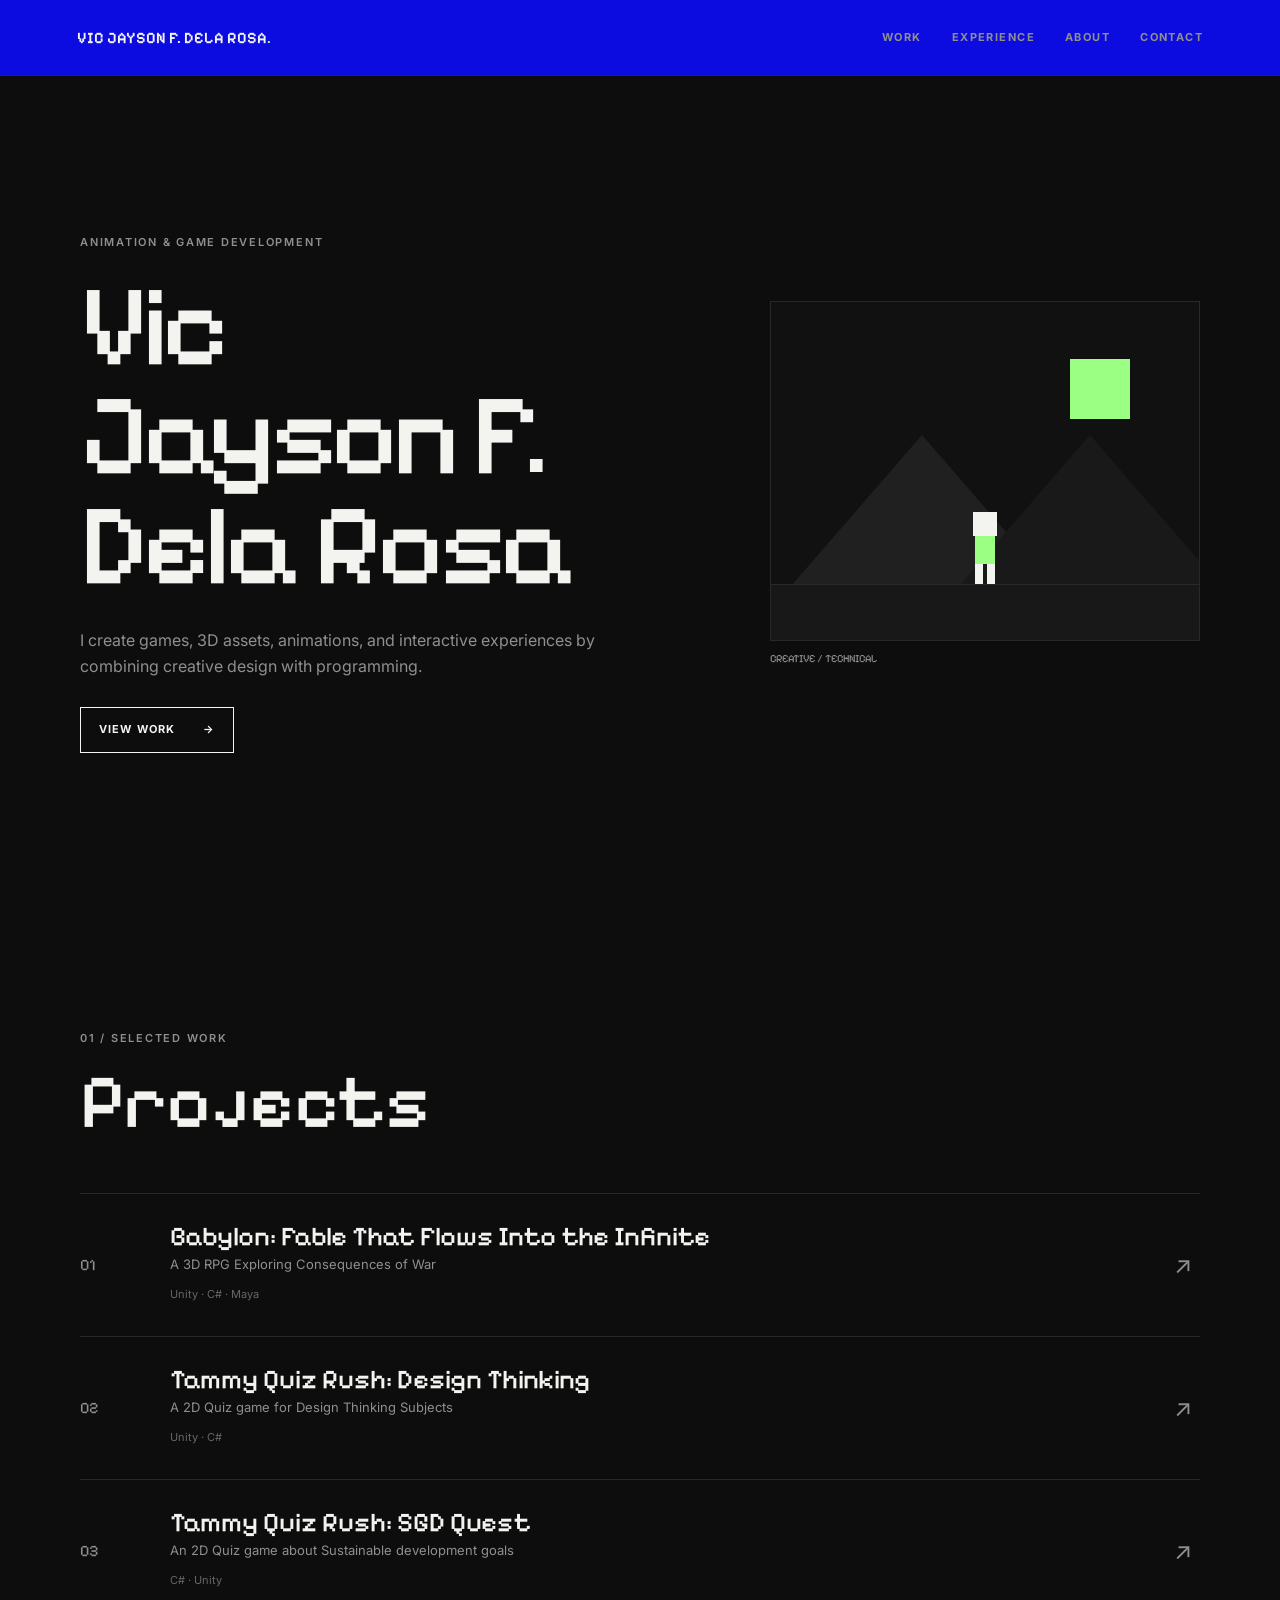
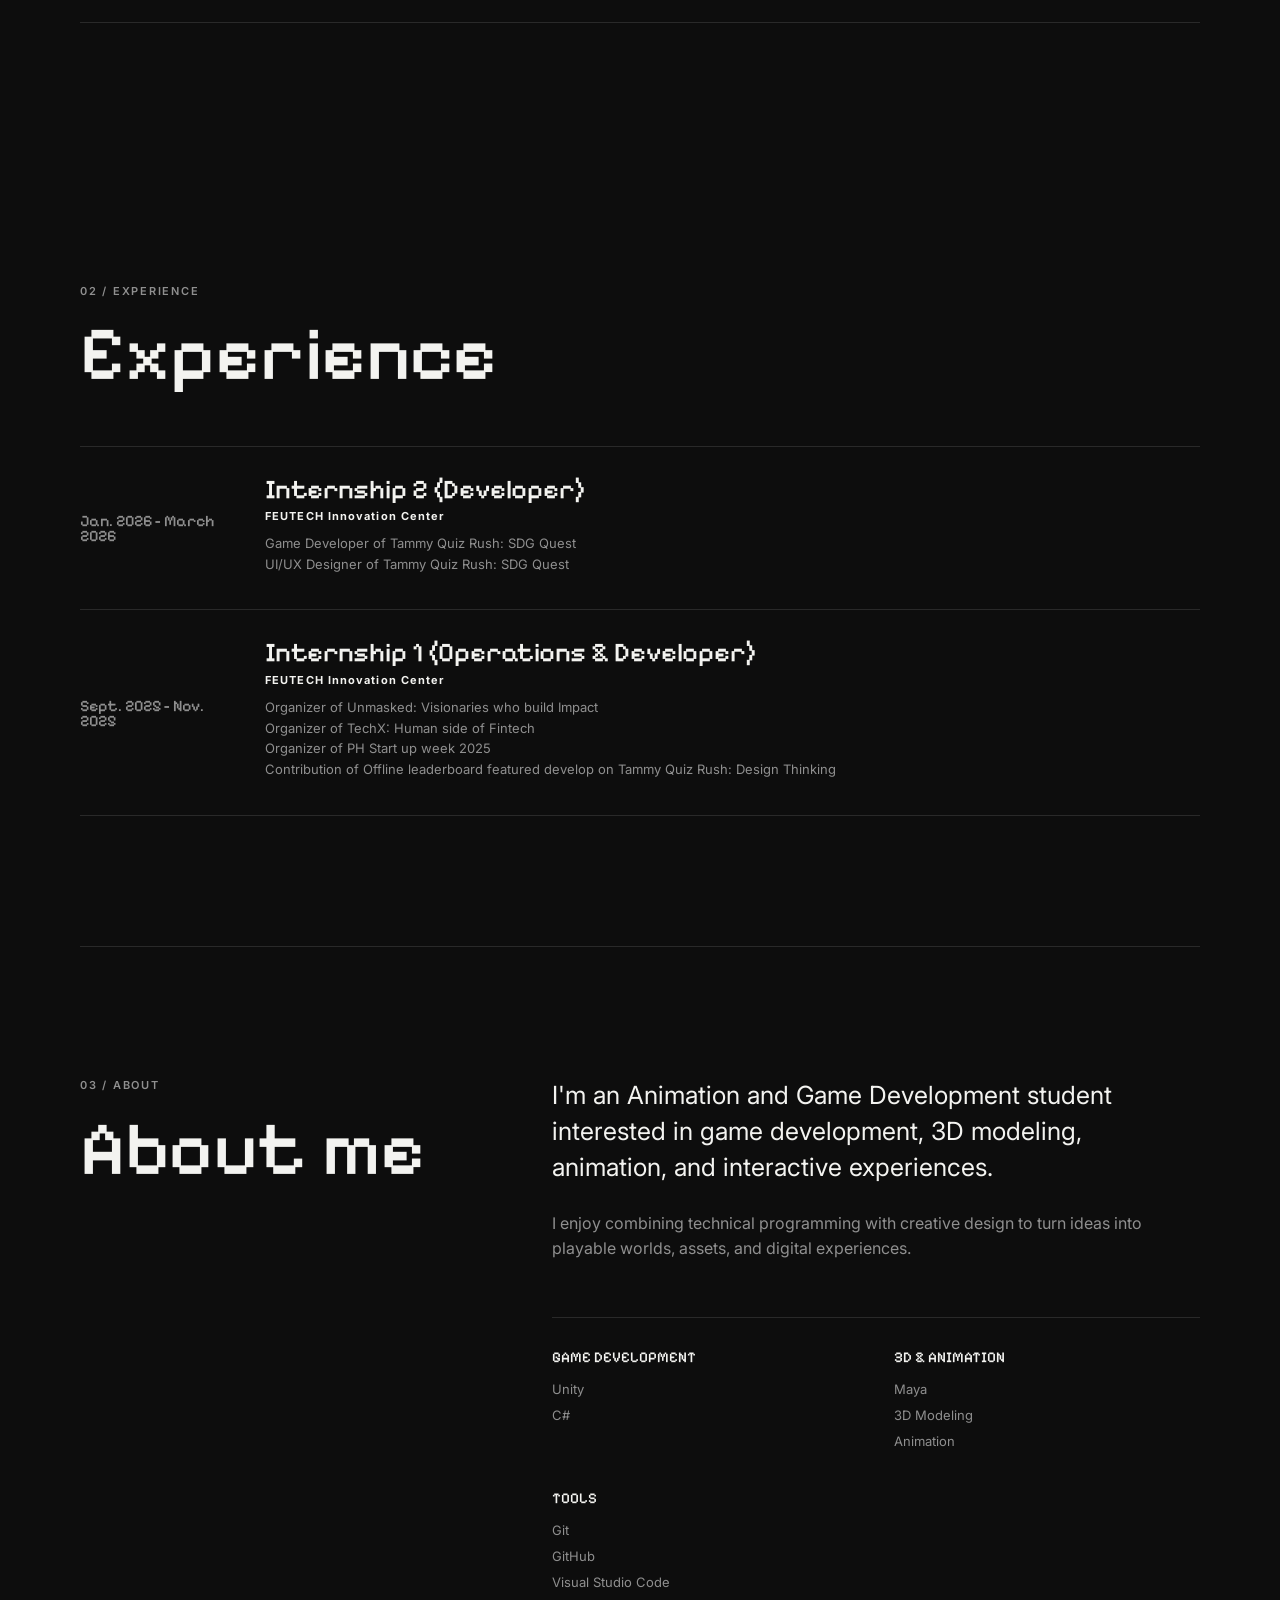
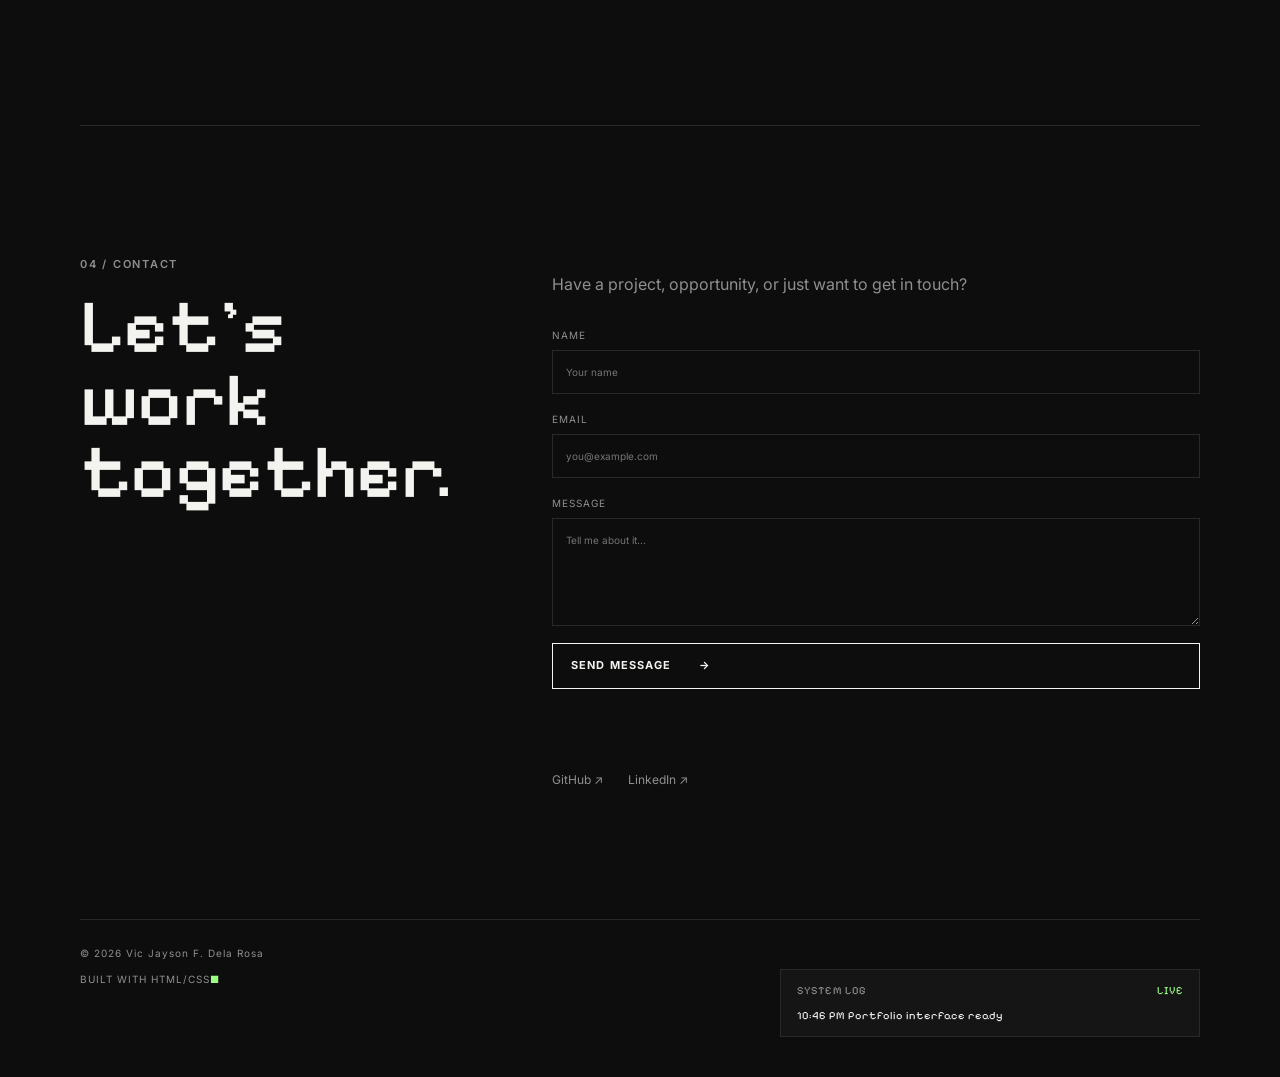
==== my-portfolio/index.html @ 91dc38b9 "any2" ====
<!DOCTYPE html>
<html lang="en">
<head>
<meta charset="UTF-8"><meta name="viewport" content="width=device-width, initial-scale=1.0">
<title>Vic Jayson Dela Rosa — Animation & Game Developer</title>
<link rel="preconnect" href="https://fonts.googleapis.com"><link rel="preconnect" href="https://fonts.gstatic.com" crossorigin>
<link href="https://fonts.googleapis.com/css2?family=Inter:wght@400;500;600;700&family=Pixelify+Sans:wght@400;500;600;700&display=swap" rel="stylesheet">
<link rel="stylesheet" href="style.css">
</head>
<body>
<header class="header"><a class="logo" href="#home">VIC JAYSON F. DELA ROSA<span>.</span></a><button id="menuBtn">☰</button>
<nav id="nav"><a href="#work">WORK</a><a href="#experience">EXPERIENCE</a><a href="#about">ABOUT</a><a href="#contact">CONTACT</a></nav></header>
<main>
<section class="hero" id="home"><div><p class="eyebrow">ANIMATION & GAME DEVELOPMENT</p><h1>Vic Jayson F.<br>Dela Rosa</h1><p class="intro">I create games, 3D assets, animations, and interactive experiences by combining creative design with programming.</p><a class="btn" href="#work">VIEW WORK <b>→</b></a></div>
<div class="pixel-visual"><div class="scene" role="img" aria-label="Pixel art landscape with mountains, sun, and character"><div class="sun"></div><div class="mountain a"></div><div class="mountain b"></div><div class="ground"></div><div class="person"><i class="head"></i><i class="body"></i><i class="leg l"></i><i class="leg r"></i></div></div><p>CREATIVE / TECHNICAL</p></div></section>

<section class="section" id="work"><div class="title"><span>01 / SELECTED WORK</span><h2>Projects</h2></div><div class="projects">
<article><small>01</small><div><h3>Babylon: Fable That Flows Into the Infinite</h3><p>A 3D RPG Exploring Consequences of War</p><em>Unity · C# · Maya</em></div><button class="open" data-id="babylon">↗</button></article>
<article><small>02</small><div><h3>Tammy Quiz Rush: Design Thinking</h3><p>A 2D Quiz game for Design Thinking Subjects</p><em>Unity · C#</em></div><button class="open" data-id="DesignThinking">↗</button></article>
<article><small>03</small><div><h3>Tammy Quiz Rush: SGD Quest</h3><p>An 2D Quiz game about Sustainable development goals</p><em>C# · Unity</em></div><button class="open" data-id="SDG">↗</button></article>
</div></section>

<section class="section" id="experience"><div class="title"><span>02 / EXPERIENCE</span><h2>Experience</h2></div><div class="timeline">
<article><time>Jan. 2026 - March 2026</time><div><h3>Internship 2 (Developer)</h3><strong>FEUTECH Innovation Center</strong><p>Game Developer of Tammy Quiz Rush: SDG Quest<br>UI/UX Designer of  Tammy Quiz Rush: SDG Quest</p></div></article>
<article><time>Sept. 2025 - Nov. 2025</time><div><h3>Internship 1 (Operations & Developer)</h3><strong>FEUTECH Innovation Center</strong><p>Organizer of Unmasked: Visionaries who build Impact<br>Organizer of TechX: Human side of Fintech<br>Organizer of PH Start up week 2025<br>Contribution of Offline leaderboard featured develop on Tammy Quiz Rush: Design Thinking</p></div></article>
</div></section>

<section class="section split" id="about"><div class="title"><span>03 / ABOUT</span><h2>About me</h2></div><div><p class="large">I'm an Animation and Game Development student interested in game development, 3D modeling, animation, and interactive experiences.</p><p class="muted">I enjoy combining technical programming with creative design to turn ideas into playable worlds, assets, and digital experiences.</p>
<div class="skills"><div><h4>GAME DEVELOPMENT</h4><p>Unity<br>C#</p></div><div><h4>3D & ANIMATION</h4><p>Maya<br>3D Modeling<br>Animation</p></div><div><h4>TOOLS</h4><p>Git<br>GitHub<br>Visual Studio Code</p></div></div></div></section>

<section class="section split" id="contact"><div class="title"><span>04 / CONTACT</span><h2>Let's work<br>together.</h2></div><div><p class="muted">Have a project, opportunity, or just want to get in touch?</p>
<form id="contactForm"><label>NAME<input required name="name" placeholder="Your name"></label><label>EMAIL<input required type="email" name="email" placeholder="you@example.com"></label><label>MESSAGE<textarea required name="message" rows="5" placeholder="Tell me about it..."></textarea></label><button class="btn" type="submit">SEND MESSAGE <b>→</b></button><p id="status"></p></form>
<div class="socials"><a href="https://github.com/Nanashi1215">GitHub ↗</a><a href="https://www.linkedin.com/in/vic-jayson-dela-rosa-59988a388/">LinkedIn ↗</a></div></div></section>
</main>
<footer><div><span>© 2026 Vic Jayson F. Dela Rosa</span><span>BUILT WITH HTML/CSS<b>■</b></span></div><aside class="system-log" aria-label="System activity log"><div class="log-heading"><span>SYSTEM LOG</span><span class="log-live">LIVE</span></div><ol id="activityLog" aria-live="polite"></ol></aside></footer>

<div class="modal" id="modal"><div class="modalbox"><button id="close">×</button><p class="eyebrow" id="mcat"></p><h2 id="mtitle"></h2><p id="mdesc"></p><strong id="mtools"></strong><img class="placeholder" id="projectImage" src="/babylon.jpg" alt="Project image"><a id="demoLink" href="#">PLAY / DEMO ↗</a> &nbsp;&nbsp; <a id="githubLink" href="#">GITHUB ↗</a></div></div>
<script type="module" src="script.js"></script>
</body></html>
---- my-portfolio/style.css ----
.system-log {
  width: min(420px, 100%);
  margin-top: 24px;
  border: 1px solid var(--line);
  padding: 14px 16px;
  background: var(--surface);
}
footer > div:first-child {
  display: flex;
  flex-direction: column;
  gap: 10px;
}
.log-heading {
  display: flex;
  justify-content: space-between;
  color: var(--muted);
  font: 11px var(--pixel);
  letter-spacing: 0.1em;
}
.log-live {
  color: var(--accent);
}
#activityLog {
  display: grid;
  gap: 6px;
  margin: 12px 0 0;
  padding: 0;
  list-style: none;
  color: var(--muted);
  font: 11px var(--pixel);
}
#activityLog li {
  overflow: hidden;
  text-overflow: ellipsis;
  white-space: nowrap;
}
#activityLog li:first-child {
  color: var(--text);
}
:root {
  --bg: #0d0d0d;
  --surface: #151515;
  --text: #f3f3f0;
  --muted: #8f8f8f;
  --line: #292929;
  --accent: #9aff83;
  --pixel: "Pixelify Sans", sans-serif;
  --sans: "Inter", sans-serif;
}
* {
  box-sizing: border-box;
}
html {
  scroll-behavior: smooth;
}
body {
  margin: 0;
  background: var(--bg);
  color: var(--text);
  font-family: var(--sans);
  line-height: 1.6;
}
a {
  color: inherit;
  text-decoration: none;
}
button,
input,
textarea {
  font: inherit;
}
.header {
  height: 76px;
  position: sticky;
  top: 0;
  z-index: 10;
  display: flex;
  align-items: center;
  justify-content: space-between;
  padding: 0 6vw;
  background: #0d0deef2;
  backdrop-filter: blur(10px);
  border-bottom: 1px solid var(--line);
}
.logo {
  font: 600 16px var(--pixel);
}
.logo span,
footer b {
  color: var(--accent);
}
nav {
  display: flex;
  gap: 30px;
}
nav a {
  font-size: 11px;
  font-weight: 700;
  letter-spacing: 0.13em;
  color: var(--muted);
}
nav a:hover {
  color: var(--text);
}
#menuBtn {
  display: none;
  background: none;
  border: 0;
  color: var(--text);
  font-size: 20px;
}
.hero,
.section {
  width: min(1120px, 88vw);
  margin: auto;
}
.hero {
  min-height: calc(100vh - 76px);
  display: grid;
  grid-template-columns: 1fr 1fr;
  align-items: center;
  gap: 70px;
  padding: 70px 0;
}
.eyebrow,
.title > span {
  font-size: 11px;
  font-weight: 600;
  letter-spacing: 0.16em;
  color: var(--muted);
}
h1,
h2,
h3,
time {
  font-family: var(--pixel);
  font-weight: 500;
  line-height: 0.95;
}
h1 {
  font-size: clamp(64px, 9vw, 118px);
  letter-spacing: -0.05em;
  margin: 20px 0;
}
h2 {
  font-size: clamp(48px, 6vw, 76px);
  margin: 0;
}
h3 {
  font-size: 27px;
  margin: 0;
}
.intro {
  max-width: 520px;
  color: var(--muted);
  margin: 28px 0;
}
.btn {
  display: inline-flex;
  gap: 28px;
  padding: 13px 18px;
  border: 1px solid var(--text);
  background: transparent;
  color: var(--text);
  font-size: 11px;
  font-weight: 700;
  letter-spacing: 0.1em;
  cursor: pointer;
}
.btn:hover {
  background: var(--text);
  color: var(--bg);
}
.pixel-visual {
  width: min(430px, 100%);
  justify-self: end;
  color: var(--muted);
}
.scene {
  height: 340px;
  background: #111;
  border: 1px solid var(--line);
  position: relative;
  overflow: hidden;
}
.sun {
  position: absolute;
  width: 52px;
  height: 52px;
  right: 18%;
  top: 17%;
  background: var(--accent);
  box-shadow: 8px 0 var(--accent), 0 8px var(--accent), 8px 8px var(--accent);
}
.mountain {
  position: absolute;
  bottom: 55px;
  width: 0;
  height: 0;
  border-left: 130px solid transparent;
  border-right: 130px solid transparent;
  border-bottom: 150px solid #202020;
}
.mountain.a {
  left: 5%;
}
.mountain.b {
  right: -5%;
  border-bottom-color: #191919;
}
.ground {
  position: absolute;
  bottom: 0;
  left: 0;
  right: 0;
  height: 56px;
  background: #181818;
  border-top: 1px solid var(--line);
}
.person {
  position: absolute;
  left: 50%;
  bottom: 56px;
  width: 28px;
  height: 72px;
  transform: translateX(-50%);
}
.person i {
  display: block;
}
.head {
  width: 24px;
  height: 24px;
  margin: auto;
  background: var(--text);
}
.body {
  width: 20px;
  height: 28px;
  margin: auto;
  background: var(--accent);
}
.leg {
  position: absolute !important;
  bottom: 0;
  width: 8px;
  height: 20px;
  background: var(--text);
}
.leg.l {
  left: 4px;
}
.leg.r {
  right: 4px;
}
.sun {
  position: absolute;
  width: 52px;
  height: 52px;
  right: 18%;
  top: 17%;
  background: var(--accent);
  box-shadow:
    8px 0 var(--accent),
    0 8px var(--accent),
    8px 8px var(--accent);
}
.mountain {
  position: absolute;
  bottom: 55px;
  width: 0;
  height: 0;
  border-left: 130px solid transparent;
  border-right: 130px solid transparent;
  border-bottom: 150px solid #202020;
}
.mountain.a {
  left: 5%;
}
.mountain.b {
  right: -5%;
  border-bottom-color: #191919;
}
.ground {
  position: absolute;
  bottom: 0;
  left: 0;
  right: 0;
  height: 56px;
  background: #181818;
  border-top: 1px solid #292929;
}
.person {
  position: absolute;
  left: 50%;
  bottom: 56px;
  width: 28px;
  height: 72px;
  transform: translateX(-50%);
}
.person i {
  display: block;
}
.head {
  width: 24px;
  height: 24px;
  margin: auto;
  background: var(--text);
}
.body {
  width: 20px;
  height: 28px;
  margin: auto;
  background: var(--accent);
}
.leg {
  position: absolute !important;
  bottom: 0;
  width: 8px;
  height: 20px;
  background: var(--text);
}
.leg.l {
  left: 4px;
}
.leg.r {
  right: 4px;
}
.pixel-visual > p {
  font: 11px var(--pixel);
}
.section {
  padding: 130px 0;
}
.title {
  margin-bottom: 55px;
}
.title > span {
  display: block;
  margin-bottom: 18px;
}
.projects,
.timeline {
  border-top: 1px solid var(--line);
}
.project {
}
.projects article,
.timeline article {
  display: grid;
  grid-template-columns: 65px 1fr 35px;
  gap: 25px;
  align-items: center;
  padding: 30px 0;
  border-bottom: 1px solid var(--line);
}
.projects article:hover {
  padding-left: 12px;
}
.projects small {
  font: 16px var(--pixel);
  color: var(--muted);
}
.projects p,
.timeline p {
  margin: 5px 0;
  color: var(--muted);
  font-size: 13px;
}
.projects em {
  font-style: normal;
  color: #666;
  font-size: 11px;
}
.open {
  border: 0;
  background: none;
  color: var(--muted);
  font-size: 24px;
  cursor: pointer;
}
.open:hover {
  color: var(--accent);
}
.timeline article {
  grid-template-columns: 160px 1fr;
}
.timeline time {
  color: var(--muted);
}
.timeline strong {
  font-size: 11px;
  letter-spacing: 0.1em;
}
.split {
  display: grid;
  grid-template-columns: 35% 1fr;
  gap: 80px;
  border-top: 1px solid var(--line);
}
.large {
  font-size: 25px;
  line-height: 1.45;
  margin-top: 0;
}
.muted {
  color: var(--muted);
}
.skills {
  display: grid;
  grid-template-columns: 1fr 1fr;
  gap: 35px;
  margin-top: 55px;
  border-top: 1px solid var(--line);
  padding-top: 30px;
}
.skills h4 {
  font: 500 15px var(--pixel);
  margin: 0 0 10px;
}
.skills p {
  color: var(--muted);
  font-size: 13px;
  line-height: 2;
  margin: 0;
}
form {
  display: grid;
  gap: 17px;
  margin-top: 30px;
}
label {
  font-size: 10px;
  color: var(--muted);
  letter-spacing: 0.1em;
}
input,
textarea {
  display: block;
  width: 100%;
  margin-top: 7px;
  padding: 13px;
  background: transparent;
  color: var(--text);
  border: 1px solid var(--line);
  outline: 0;
}
input:focus,
textarea:focus {
  border-color: var(--text);
}
textarea {
  resize: vertical;
}
#status {
  font-size: 12px;
  color: var(--accent);
}
.socials {
  display: flex;
  gap: 25px;
  margin-top: 40px;
  color: var(--muted);
  font-size: 12px;
}
.socials a:hover {
  color: var(--text);
}
footer {
  width: 88vw;
  max-width: 1120px;
  margin: auto;
  padding: 25px 0 40px;
  border-top: 1px solid var(--line);
  display: flex;
  justify-content: space-between;
  color: var(--muted);
  font-size: 10px;
  letter-spacing: 0.1em;
}
.modal {
  display: none;
  position: fixed;
  inset: 0;
  z-index: 30;
  background: #000d;
  padding: 30px;
  place-items: center;
}
.modal.show {
  display: grid;
}
.modalbox {
  position: relative;
  width: min(720px, 100%);
  padding: 45px;
  background: var(--surface);
  border: 1px solid var(--line);
}
#close {
  position: absolute;
  right: 18px;
  top: 10px;
  background: none;
  border: 0;
  color: var(--muted);
  font-size: 28px;
  cursor: pointer;
}
.modalbox h2 {
  margin: 8px 0 20px;
}
.modalbox > p {
  color: var(--muted);
}
#mtools {
  font-family: var(--pixel);
}
.placeholder {
  height: 220px;
  width: 100%;
  margin: 25px 0;
  background: #101010;
  border: 1px dashed #333;
  display: block;
  object-fit: cover;
}
.modalbox a:hover {
  color: var(--accent);
}
@media (max-width: 800px) {
  .header {
    height: 64px;
  }
  nav {
    display: none;
    position: absolute;
    top: 64px;
    left: 0;
    right: 0;
    padding: 20px 6vw;
    flex-direction: column;
    background: var(--bg);
    border-bottom: 1px solid var(--line);
  }
  nav.open {
    display: flex;
  }
  #menuBtn {
    display: block;
  }
  .hero {
    grid-template-columns: 1fr;
    min-height: auto;
    padding: 100px 0;
  }
  .pixel-visual {
    justify-self: start;
  }
  .section {
    padding: 90px 0;
  }
  .projects article {
    grid-template-columns: 35px 1fr 25px;
  }
  .projects h3 {
    font-size: 21px;
  }
  .timeline article,
  .split {
    grid-template-columns: 1fr;
    gap: 30px;
  }
  .skills {
    grid-template-columns: 1fr;
  }
  footer {
    flex-direction: column;
    gap: 10px;
  }
}
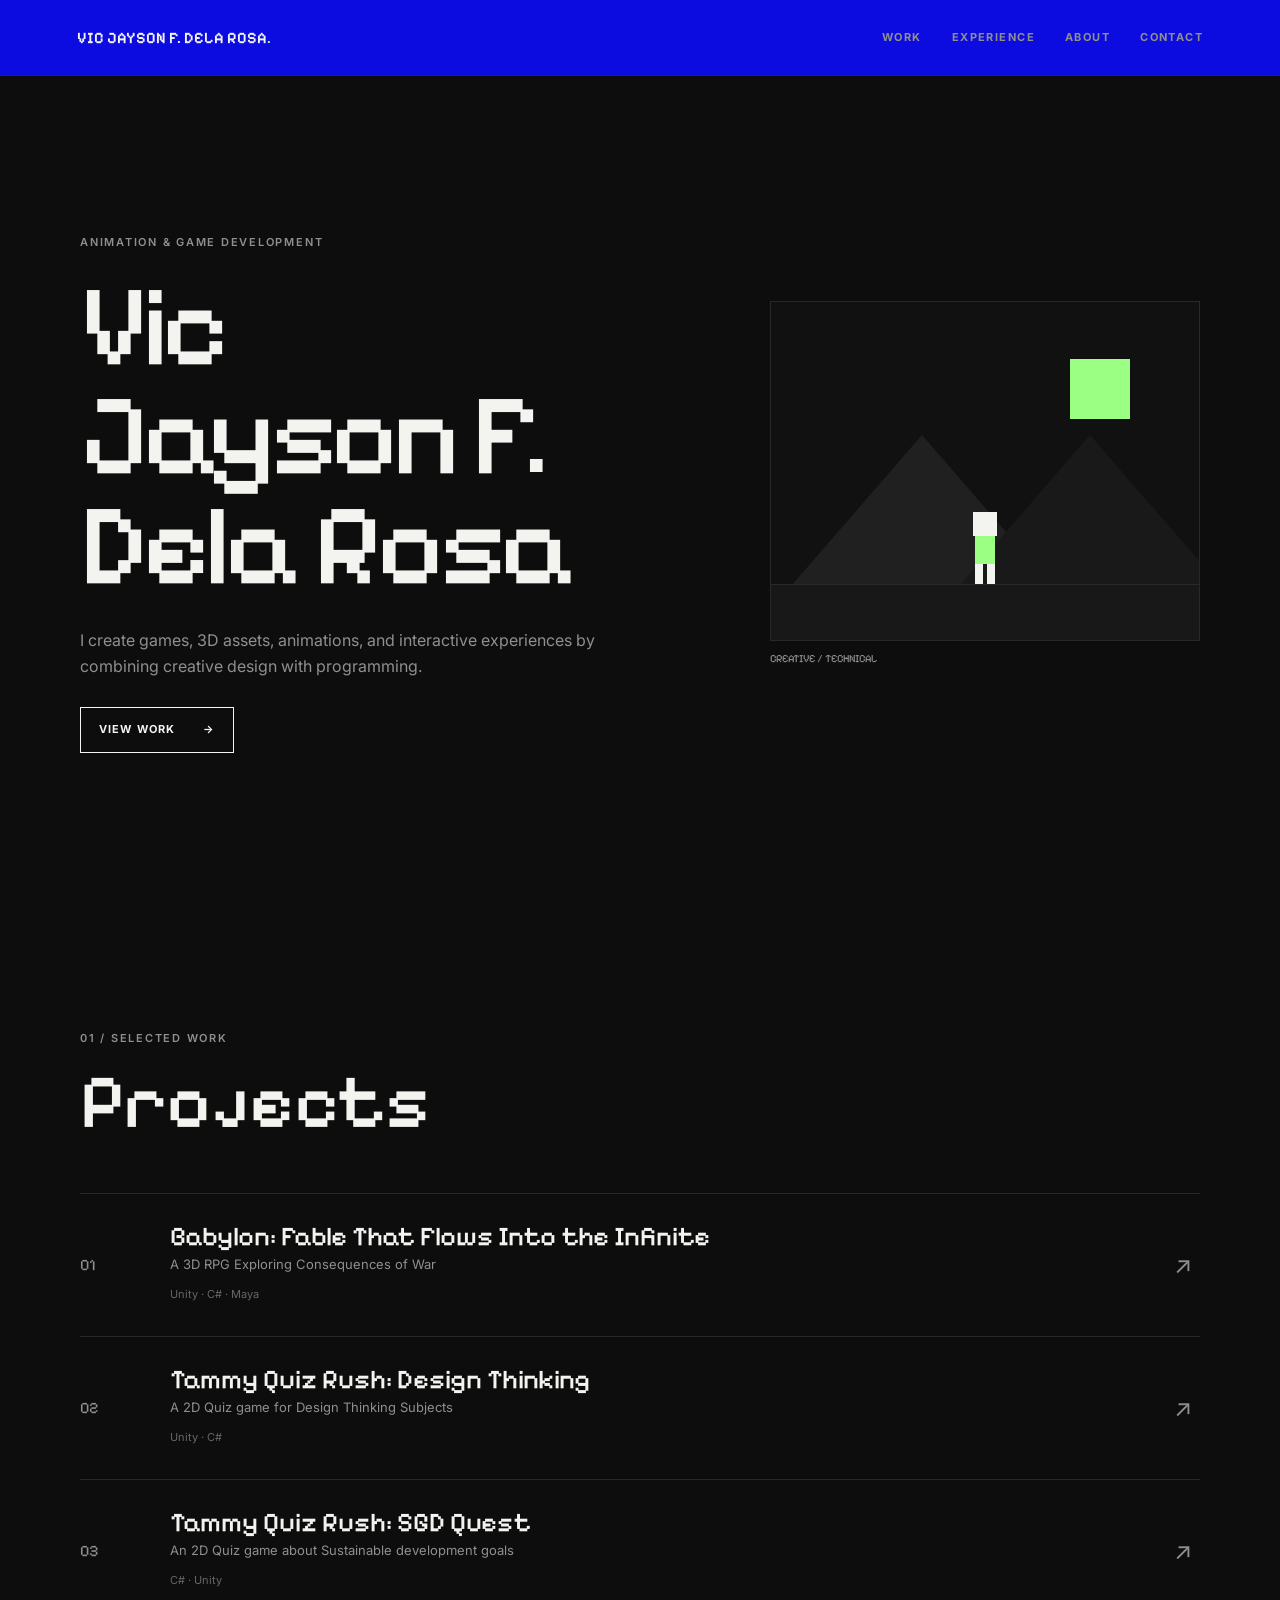
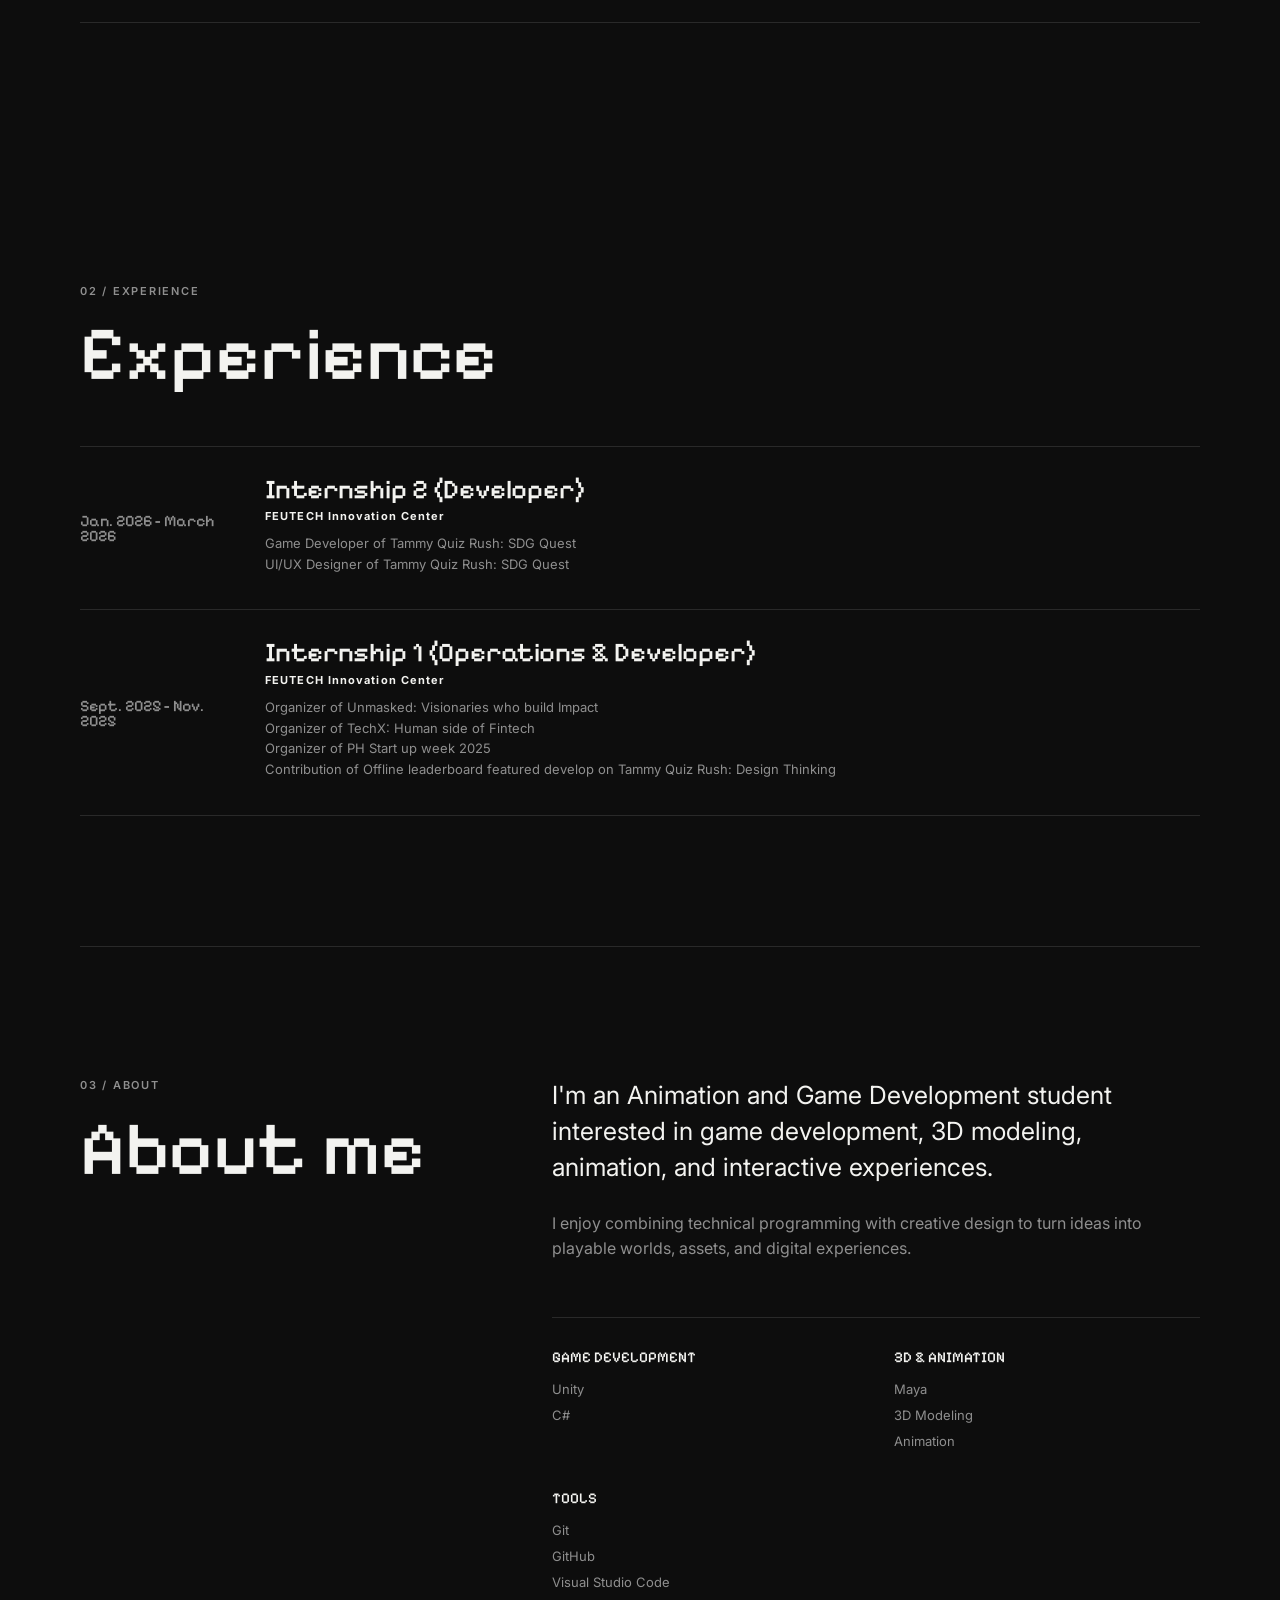
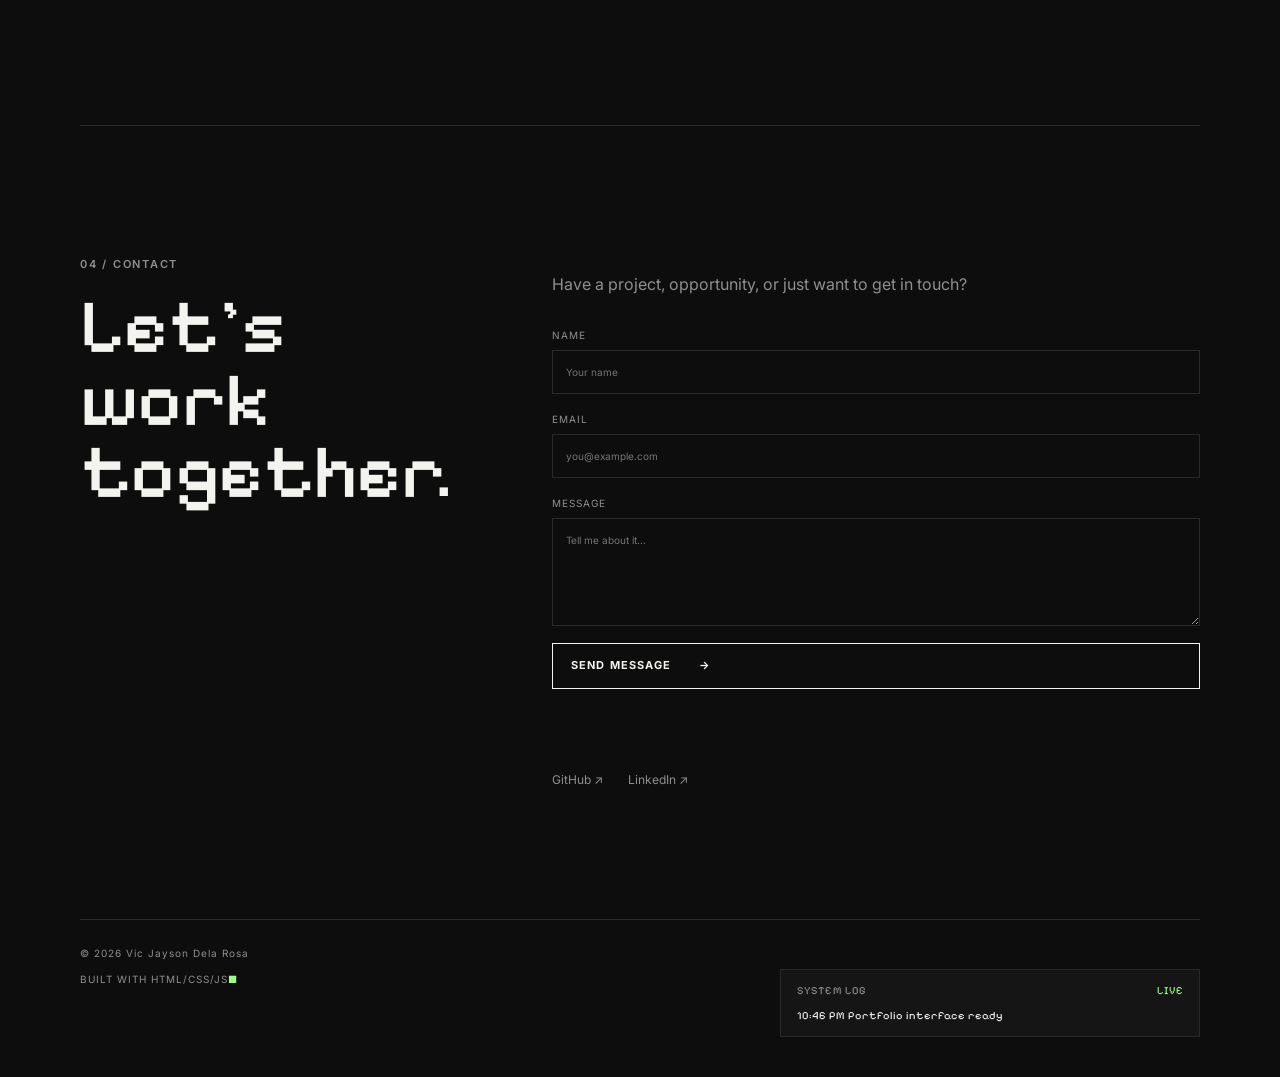
==== commit 72ad8fcc: "any" ====
--- a/my-portfolio/index.html
+++ b/my-portfolio/index.html
@@ -32,7 +32,7 @@
 <form id="contactForm"><label>NAME<input required name="name" placeholder="Your name"></label><label>EMAIL<input required type="email" name="email" placeholder="you@example.com"></label><label>MESSAGE<textarea required name="message" rows="5" placeholder="Tell me about it..."></textarea></label><button class="btn" type="submit">SEND MESSAGE <b>→</b></button><p id="status"></p></form>
 <div class="socials"><a href="https://github.com/Nanashi1215">GitHub ↗</a><a href="https://www.linkedin.com/in/vic-jayson-dela-rosa-59988a388/">LinkedIn ↗</a></div></div></section>
 </main>
-<footer><div><span>© 2026 Vic Jayson F. Dela Rosa</span><span>BUILT WITH HTML/CSS<b>■</b></span></div><aside class="system-log" aria-label="System activity log"><div class="log-heading"><span>SYSTEM LOG</span><span class="log-live">LIVE</span></div><ol id="activityLog" aria-live="polite"></ol></aside></footer>
+<footer><div><span>© 2026 Vic Jayson Dela Rosa</span><span>BUILT WITH HTML/CSS/JS<b>■</b></span></div><aside class="system-log" aria-label="System activity log"><div class="log-heading"><span>SYSTEM LOG</span><span class="log-live">LIVE</span></div><ol id="activityLog" aria-live="polite"></ol></aside></footer>
 
 <div class="modal" id="modal"><div class="modalbox"><button id="close">×</button><p class="eyebrow" id="mcat"></p><h2 id="mtitle"></h2><p id="mdesc"></p><strong id="mtools"></strong><img class="placeholder" id="projectImage" src="/babylon.jpg" alt="Project image"><a id="demoLink" href="#">PLAY / DEMO ↗</a> &nbsp;&nbsp; <a id="githubLink" href="#">GITHUB ↗</a></div></div>
 <script type="module" src="script.js"></script>
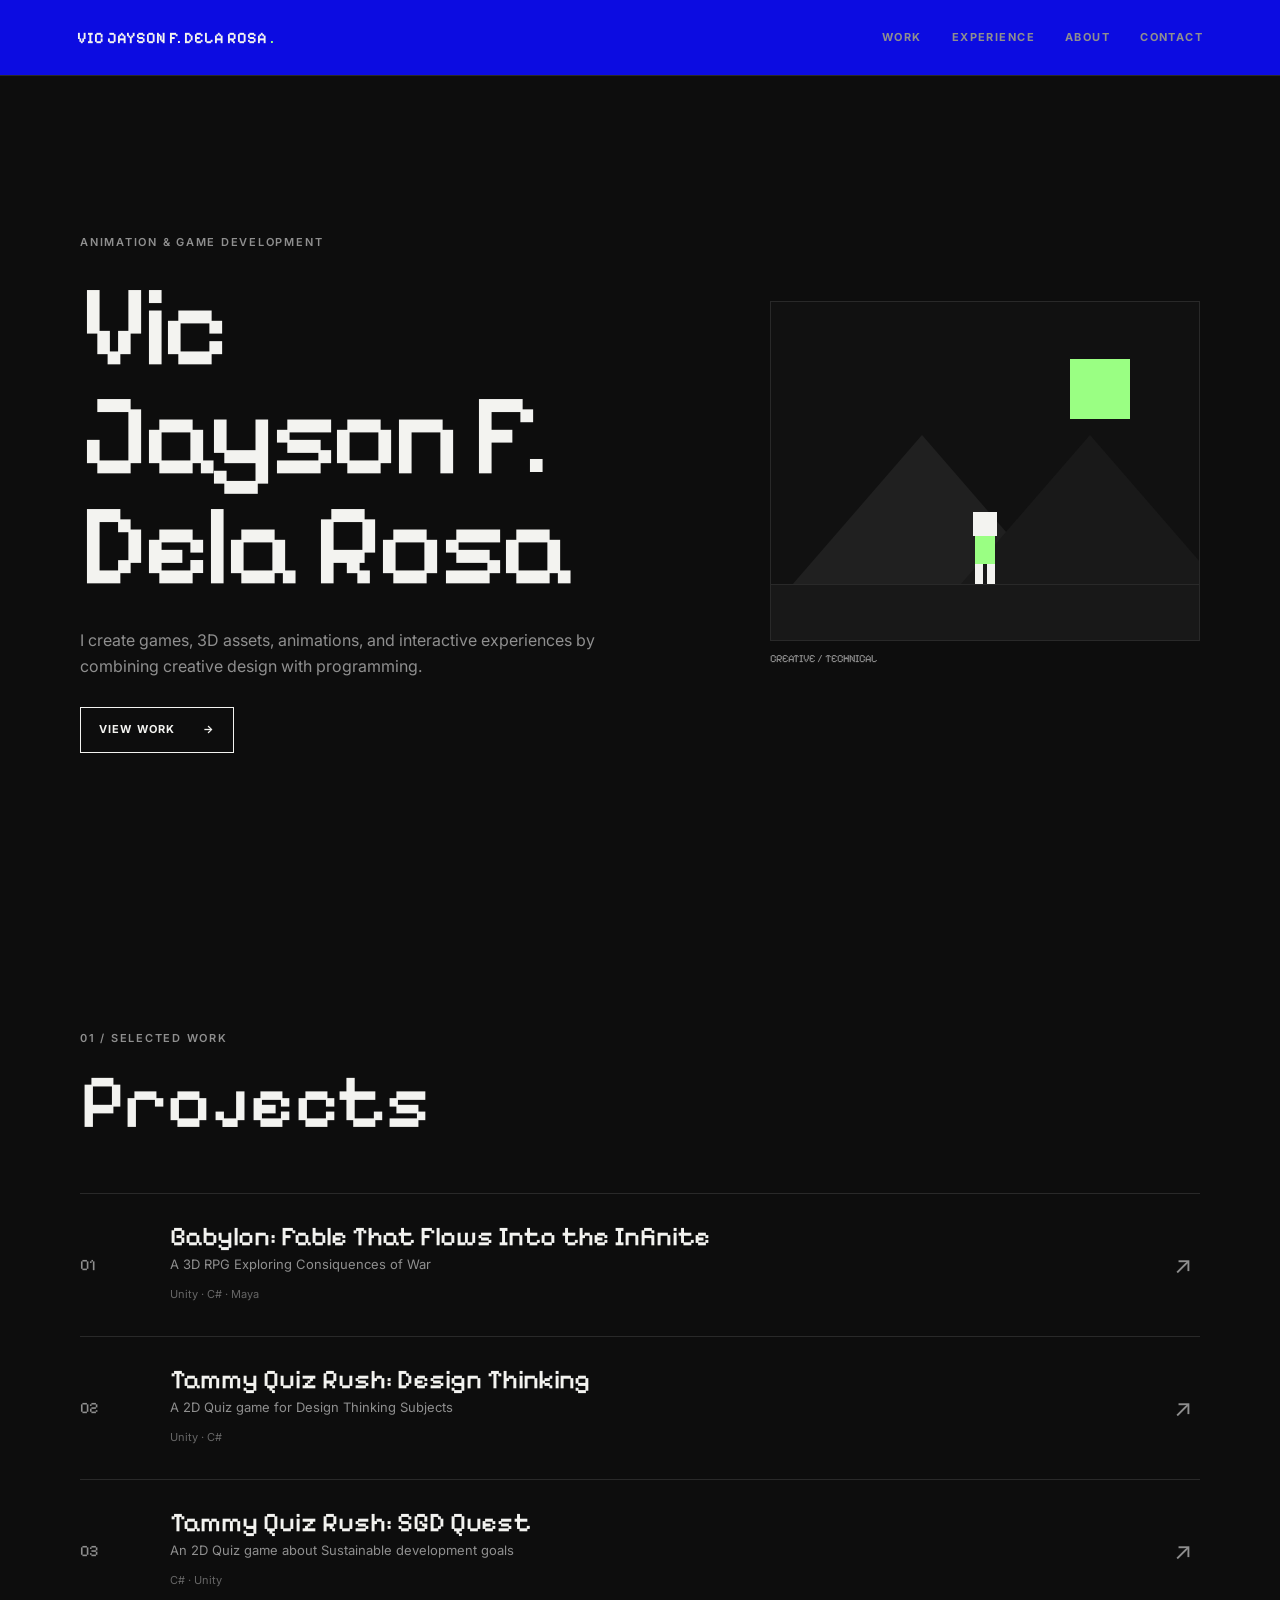
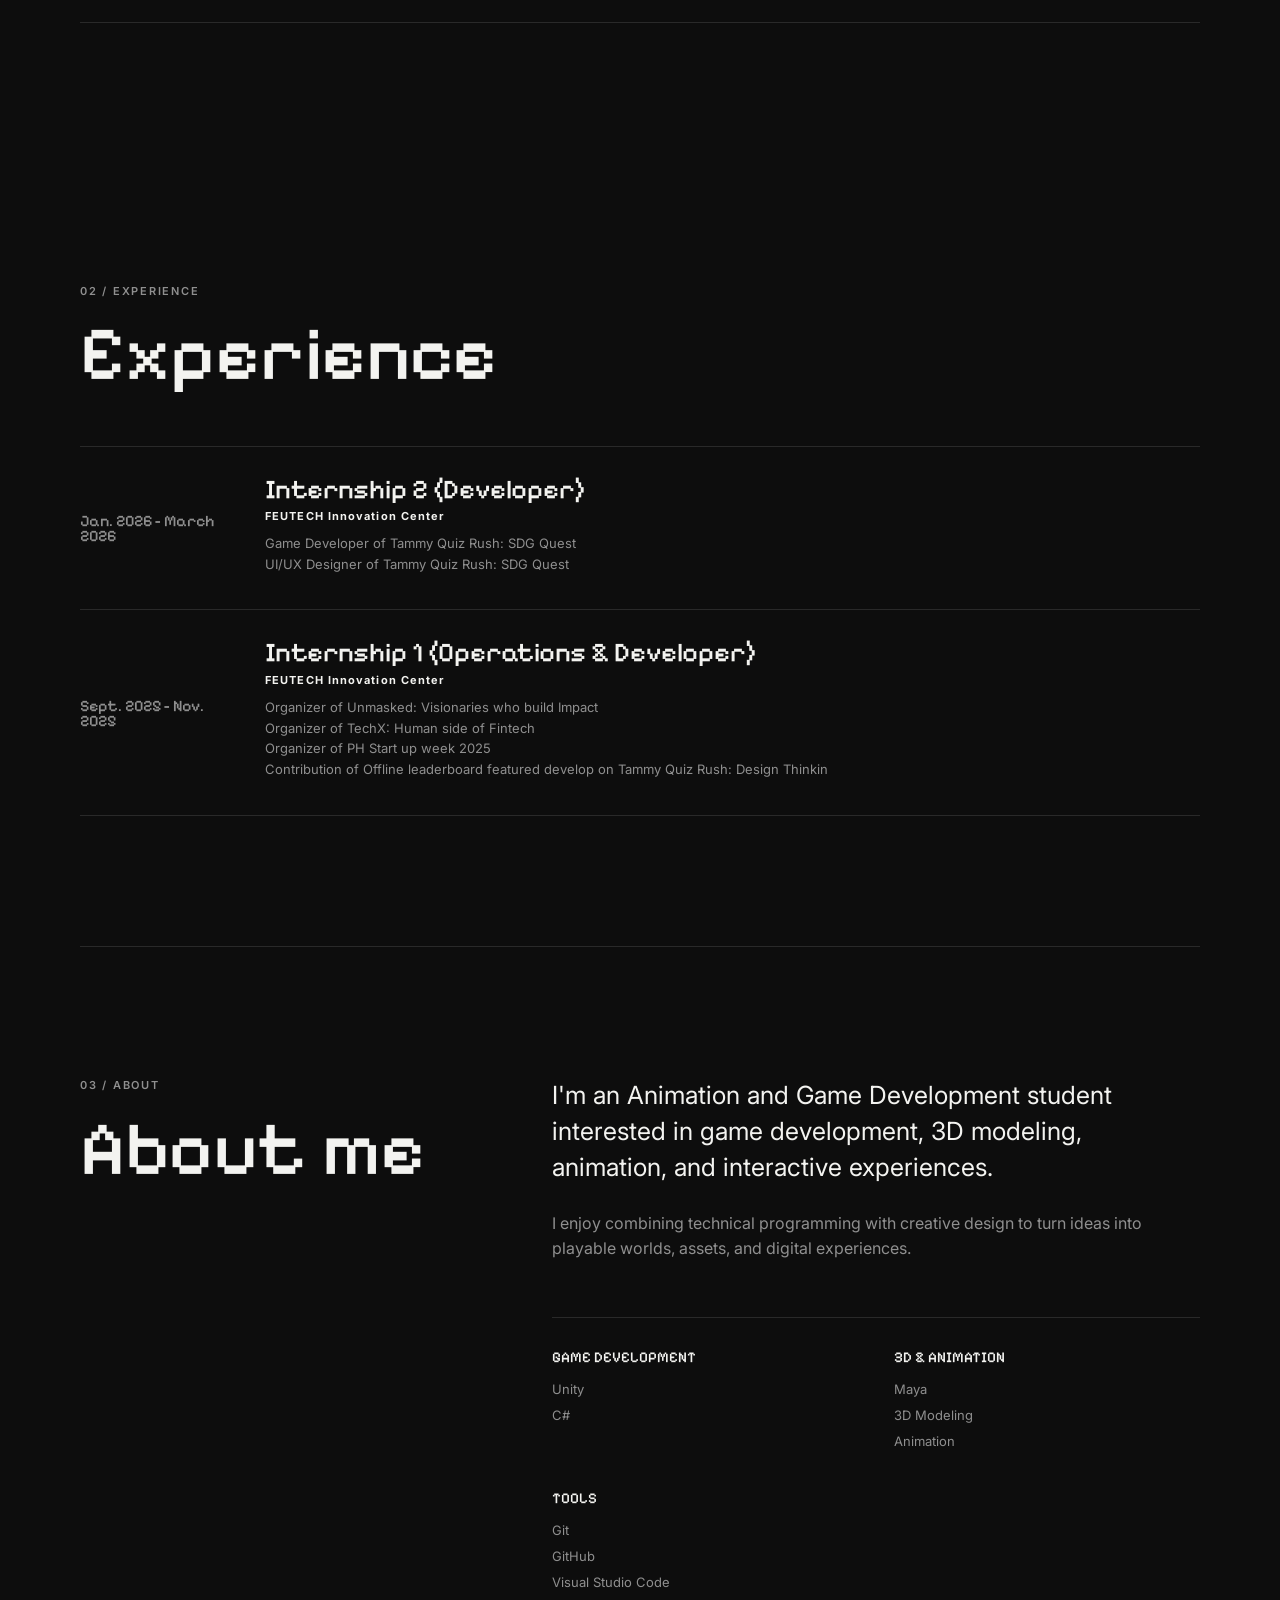
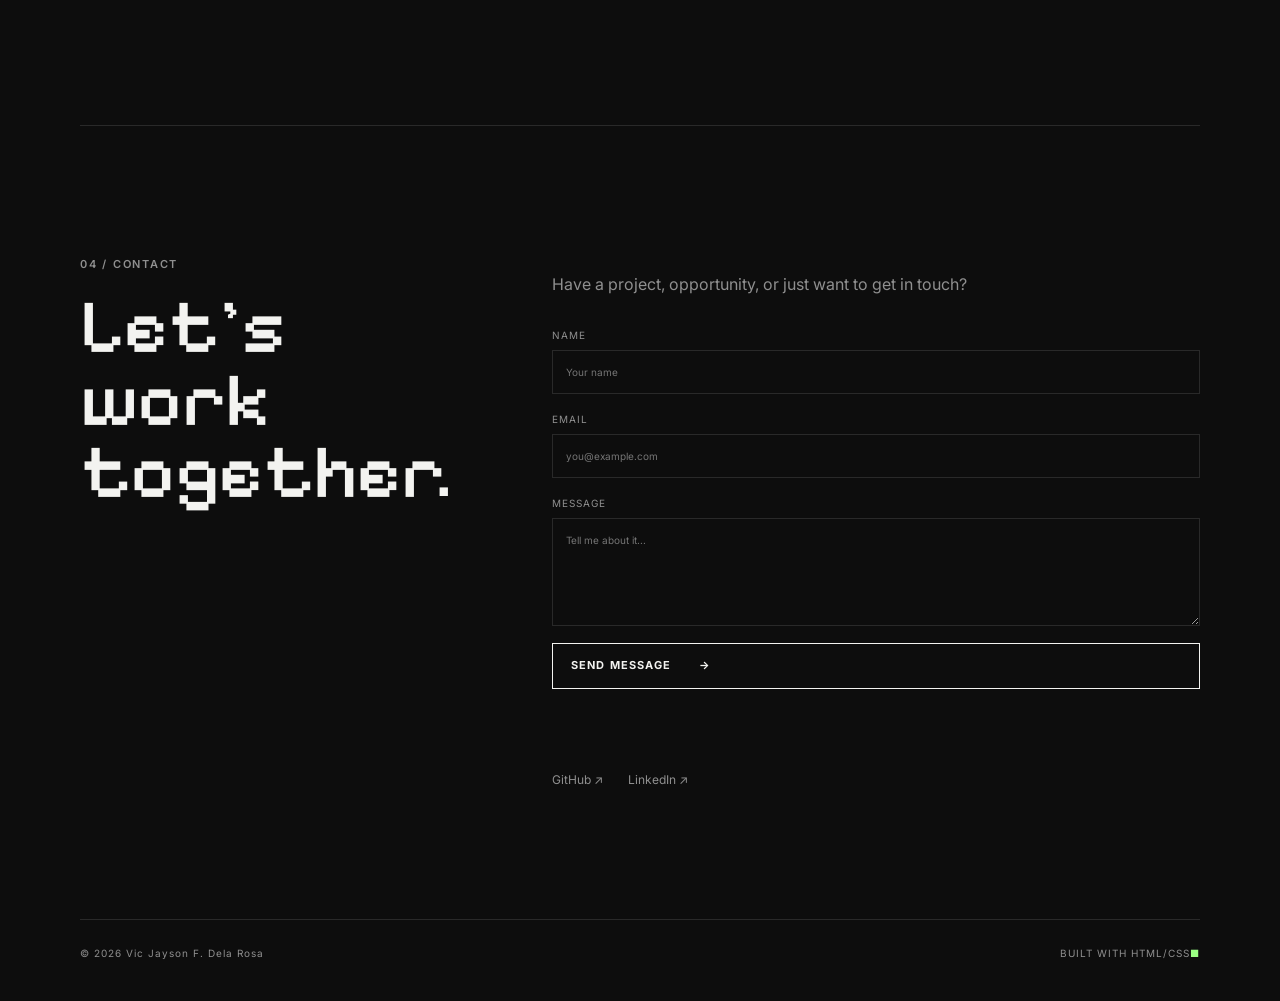
==== commit 30aecab8: "initial commit" ====
--- a/my-portfolio/index.html
+++ b/my-portfolio/index.html
@@ -1,39 +1,188 @@
 <!DOCTYPE html>
 <html lang="en">
-<head>
-<meta charset="UTF-8"><meta name="viewport" content="width=device-width, initial-scale=1.0">
-<title>Vic Jayson Dela Rosa — Animation & Game Developer</title>
-<link rel="preconnect" href="https://fonts.googleapis.com"><link rel="preconnect" href="https://fonts.gstatic.com" crossorigin>
-<link href="https://fonts.googleapis.com/css2?family=Inter:wght@400;500;600;700&family=Pixelify+Sans:wght@400;500;600;700&display=swap" rel="stylesheet">
-<link rel="stylesheet" href="style.css">
-</head>
-<body>
-<header class="header"><a class="logo" href="#home">VIC JAYSON F. DELA ROSA<span>.</span></a><button id="menuBtn">☰</button>
-<nav id="nav"><a href="#work">WORK</a><a href="#experience">EXPERIENCE</a><a href="#about">ABOUT</a><a href="#contact">CONTACT</a></nav></header>
-<main>
-<section class="hero" id="home"><div><p class="eyebrow">ANIMATION & GAME DEVELOPMENT</p><h1>Vic Jayson F.<br>Dela Rosa</h1><p class="intro">I create games, 3D assets, animations, and interactive experiences by combining creative design with programming.</p><a class="btn" href="#work">VIEW WORK <b>→</b></a></div>
-<div class="pixel-visual"><div class="scene" role="img" aria-label="Pixel art landscape with mountains, sun, and character"><div class="sun"></div><div class="mountain a"></div><div class="mountain b"></div><div class="ground"></div><div class="person"><i class="head"></i><i class="body"></i><i class="leg l"></i><i class="leg r"></i></div></div><p>CREATIVE / TECHNICAL</p></div></section>
+    <head>
+        <meta charset="UTF-8"><meta name="viewport" content="width=device-width, initial-scale=1.0">
+        <title>Jayson Dela Rosa — Animation & Game Developer</title>
+        <link rel="preconnect" href="https://fonts.googleapis.com">
+        <link rel="preconnect" href="https://fonts.gstatic.com" crossorigin>
+        <link href="https://fonts.googleapis.com/css2?family=Inter:wght@400;500;600;700&family=Pixelify+Sans:wght@400;500;600;700&display=swap" rel="stylesheet">
+        <link rel="stylesheet" href="style.css">
+    </head>
 
-<section class="section" id="work"><div class="title"><span>01 / SELECTED WORK</span><h2>Projects</h2></div><div class="projects">
-<article><small>01</small><div><h3>Babylon: Fable That Flows Into the Infinite</h3><p>A 3D RPG Exploring Consequences of War</p><em>Unity · C# · Maya</em></div><button class="open" data-id="babylon">↗</button></article>
-<article><small>02</small><div><h3>Tammy Quiz Rush: Design Thinking</h3><p>A 2D Quiz game for Design Thinking Subjects</p><em>Unity · C#</em></div><button class="open" data-id="DesignThinking">↗</button></article>
-<article><small>03</small><div><h3>Tammy Quiz Rush: SGD Quest</h3><p>An 2D Quiz game about Sustainable development goals</p><em>C# · Unity</em></div><button class="open" data-id="SDG">↗</button></article>
-</div></section>
+    <body>
+        <header class="header">
+            <a class="logo" href="#home">
+                VIC JAYSON F. DELA ROSA
+                <span>.</span>
+            </a>
+            <button id="menuBtn">☰</button>
+            <nav id="nav">
+                <a href="#work">WORK</a>
+                <a href="#experience">EXPERIENCE</a>
+                <a href="#about">ABOUT</a>
+                <a href="#contact">CONTACT</a>
+            </nav>
+        </header>
 
-<section class="section" id="experience"><div class="title"><span>02 / EXPERIENCE</span><h2>Experience</h2></div><div class="timeline">
-<article><time>Jan. 2026 - March 2026</time><div><h3>Internship 2 (Developer)</h3><strong>FEUTECH Innovation Center</strong><p>Game Developer of Tammy Quiz Rush: SDG Quest<br>UI/UX Designer of  Tammy Quiz Rush: SDG Quest</p></div></article>
-<article><time>Sept. 2025 - Nov. 2025</time><div><h3>Internship 1 (Operations & Developer)</h3><strong>FEUTECH Innovation Center</strong><p>Organizer of Unmasked: Visionaries who build Impact<br>Organizer of TechX: Human side of Fintech<br>Organizer of PH Start up week 2025<br>Contribution of Offline leaderboard featured develop on Tammy Quiz Rush: Design Thinking</p></div></article>
-</div></section>
+        <main>
+            <section class="hero" id="home">
+                <div>
+                    <p class="eyebrow">ANIMATION & GAME DEVELOPMENT</p>
+                    <h1>Vic Jayson F.<br>Dela Rosa</h1>
+                    <p class="intro">I create games, 3D assets, animations, and interactive experiences by combining creative design with programming.</p>
+                    <a class="btn" href="#work">VIEW WORK <b>→</b></a>
+                </div>
+                <div class="pixel-visual">
+                    <div class="scene">
+                        <div class="sun"></div>
+                        <div class="mountain a"></div>
+                        <div class="mountain b"></div>
+                        <div class="ground"></div>
+                        <div class="person">
+                            <i class="head"></i>
+                            <i class="body"></i>
+                            <i class="leg l"></i>
+                            <i class="leg r"></i>
+                        </div>
+                    </div>
+                    <p>CREATIVE / TECHNICAL</p>
+                </div>
+            </section>
 
-<section class="section split" id="about"><div class="title"><span>03 / ABOUT</span><h2>About me</h2></div><div><p class="large">I'm an Animation and Game Development student interested in game development, 3D modeling, animation, and interactive experiences.</p><p class="muted">I enjoy combining technical programming with creative design to turn ideas into playable worlds, assets, and digital experiences.</p>
-<div class="skills"><div><h4>GAME DEVELOPMENT</h4><p>Unity<br>C#</p></div><div><h4>3D & ANIMATION</h4><p>Maya<br>3D Modeling<br>Animation</p></div><div><h4>TOOLS</h4><p>Git<br>GitHub<br>Visual Studio Code</p></div></div></div></section>
+            <section class="section" id="work">
+                <div class="title">
+                    <span>01 / SELECTED WORK</span>
+                    <h2>Projects</h2>
+                </div>
+                <div class="projects">
+                    <article>
+                        <small>01</small>
+                        <div>
+                            <h3>Babylon: Fable That Flows Into the Infinite </h3>
+                            <p>A 3D RPG Exploring Consiquences of War</p>
+                            <em>Unity · C# · Maya</em>
+                        </div>
+                        <button class="open" data-id="Babylon">↗</button>
+                    </article>
+                    <article>
+                        <small>02</small>
+                        <div>
+                            <h3>Tammy Quiz Rush: Design Thinking</h3>
+                            <p>A 2D Quiz game for Design Thinking Subjects</p>
+                            <em>Unity · C#</em>
+                        </div>
+                        <button class="open" data-id="modeling">↗</button>
+                    </article>
+                    <article>
+                        <small>03</small>
+                        <div>
+                            <h3>Tammy Quiz Rush: SGD Quest</h3>
+                            <p>An 2D Quiz game about Sustainable development goals</p>
+                            <em>C# · Unity</em>
+                        </div>
+                        <button class="open" data-id="animation">↗</button>
+                    </article>
+                </div>
+            </section>
 
-<section class="section split" id="contact"><div class="title"><span>04 / CONTACT</span><h2>Let's work<br>together.</h2></div><div><p class="muted">Have a project, opportunity, or just want to get in touch?</p>
-<form id="contactForm"><label>NAME<input required name="name" placeholder="Your name"></label><label>EMAIL<input required type="email" name="email" placeholder="you@example.com"></label><label>MESSAGE<textarea required name="message" rows="5" placeholder="Tell me about it..."></textarea></label><button class="btn" type="submit">SEND MESSAGE <b>→</b></button><p id="status"></p></form>
-<div class="socials"><a href="https://github.com/Nanashi1215">GitHub ↗</a><a href="https://www.linkedin.com/in/vic-jayson-dela-rosa-59988a388/">LinkedIn ↗</a></div></div></section>
-</main>
-<footer><div><span>© 2026 Vic Jayson Dela Rosa</span><span>BUILT WITH HTML/CSS/JS<b>■</b></span></div><aside class="system-log" aria-label="System activity log"><div class="log-heading"><span>SYSTEM LOG</span><span class="log-live">LIVE</span></div><ol id="activityLog" aria-live="polite"></ol></aside></footer>
+            <section class="section" id="experience">
+                <div class="title">
+                    <span>02 / EXPERIENCE</span>
+                    <h2>Experience</h2>
+                </div>
+                <div class="timeline">
+                    <article>
+                        <time>Jan. 2026 - March 2026</time>
+                        <div>
+                            <h3>Internship 2 (Developer)</h3>
+                            <strong>FEUTECH Innovation Center</strong>
+                            <p>Game Developer of Tammy Quiz Rush: SDG Quest<br>UI/UX Designer of  Tammy Quiz Rush: SDG Quest</p>
+                        </div>
+                    </article>
+                    <article>
+                        <time>Sept. 2025 - Nov. 2025</time>
+                        <div>
+                            <h3>Internship 1 (Operations & Developer)</h3>
+                            <strong>FEUTECH Innovation Center</strong>
+                            <p>Organizer of Unmasked: Visionaries who build Impact<br>Organizer of TechX: Human side of Fintech<br>Organizer of PH Start up week 2025<br>Contribution of Offline leaderboard featured develop on Tammy Quiz Rush: Design Thinkin</p>
+                        </div>
+                    </article>
+                </div>
+            </section>
 
-<div class="modal" id="modal"><div class="modalbox"><button id="close">×</button><p class="eyebrow" id="mcat"></p><h2 id="mtitle"></h2><p id="mdesc"></p><strong id="mtools"></strong><img class="placeholder" id="projectImage" src="/babylon.jpg" alt="Project image"><a id="demoLink" href="#">PLAY / DEMO ↗</a> &nbsp;&nbsp; <a id="githubLink" href="#">GITHUB ↗</a></div></div>
-<script type="module" src="script.js"></script>
-</body></html>
+            <section class="section split" id="about">
+                <div class="title">
+                    <span>03 / ABOUT</span>
+                    <h2>About me</h2>
+                </div>
+                <div>
+                    <p class="large">I'm an Animation and Game Development student interested in game development, 3D modeling, animation, and interactive experiences.</p>
+                    <p class="muted">I enjoy combining technical programming with creative design to turn ideas into playable worlds, assets, and digital experiences.</p>
+                    <div class="skills">
+                        <div>
+                            <h4>GAME DEVELOPMENT</h4>
+                            <p>Unity<br>C#
+                        </div>
+                        <div>
+                            <h4>3D & ANIMATION</h4>
+                            <p>Maya<br>3D Modeling<br>Animation</p>
+                        </div>
+                        <div>
+                            <h4>TOOLS</h4>
+                            <p>Git<br>GitHub<br>Visual Studio Code</p>
+                        </div>
+                    </div>
+                </div>
+            </section>
+
+            <section class="section split" id="contact">
+                <div class="title">
+                    <span>04 / CONTACT</span>
+                    <h2>Let's work<br>together.</h2>
+                </div>
+                <div>
+                    <p class="muted">Have a project, opportunity, or just want to get in touch?</p>
+                    <form id="contactForm">
+                        <label>
+                            NAME
+                            <input required name="name" placeholder="Your name">
+                        </label>
+                        <label>
+                            EMAIL
+                            <input required type="email" name="email" placeholder="you@example.com">
+                        </label>
+                        <label>
+                            MESSAGE
+                            <textarea required name="message" rows="5" placeholder="Tell me about it..."></textarea>
+                        </label>
+                        <button class="btn" type="submit">SEND MESSAGE <b>→</b></button>
+                        <p id="status"></p>
+                    </form>
+                    <div class="socials">
+                        <a href="https://github.com/Nanashi1215">GitHub ↗</a>
+                        <a href="https://www.linkedin.com/in/vic-jayson-dela-rosa-59988a388/">LinkedIn ↗</a>
+                    </div>
+                </div>
+            </section>
+        </main>
+
+        <footer>
+            <span>© 2026 Vic Jayson F. Dela Rosa</span>
+            <span>BUILT WITH HTML/CSS<b>■</b></span>
+        </footer>
+
+        <div class="modal" id="modal">
+            <div class="modalbox">
+                <button id="close">×</button>
+                <p class="eyebrow" id="mcat"></p>
+                <h2 id="mtitle"></h2>
+                <p id="mdesc"></p>
+                <strong id="mtools"></strong>
+                <div class="placeholder">PROJECT<br>IMAGE</div>
+                <a href="#">PLAY / DEMO ↗</a>
+                <a href="#">GITHUB ↗</a>
+            </div>
+        </div>
+        <script type="module" src="script.js"></script>
+    </body>
+</html>
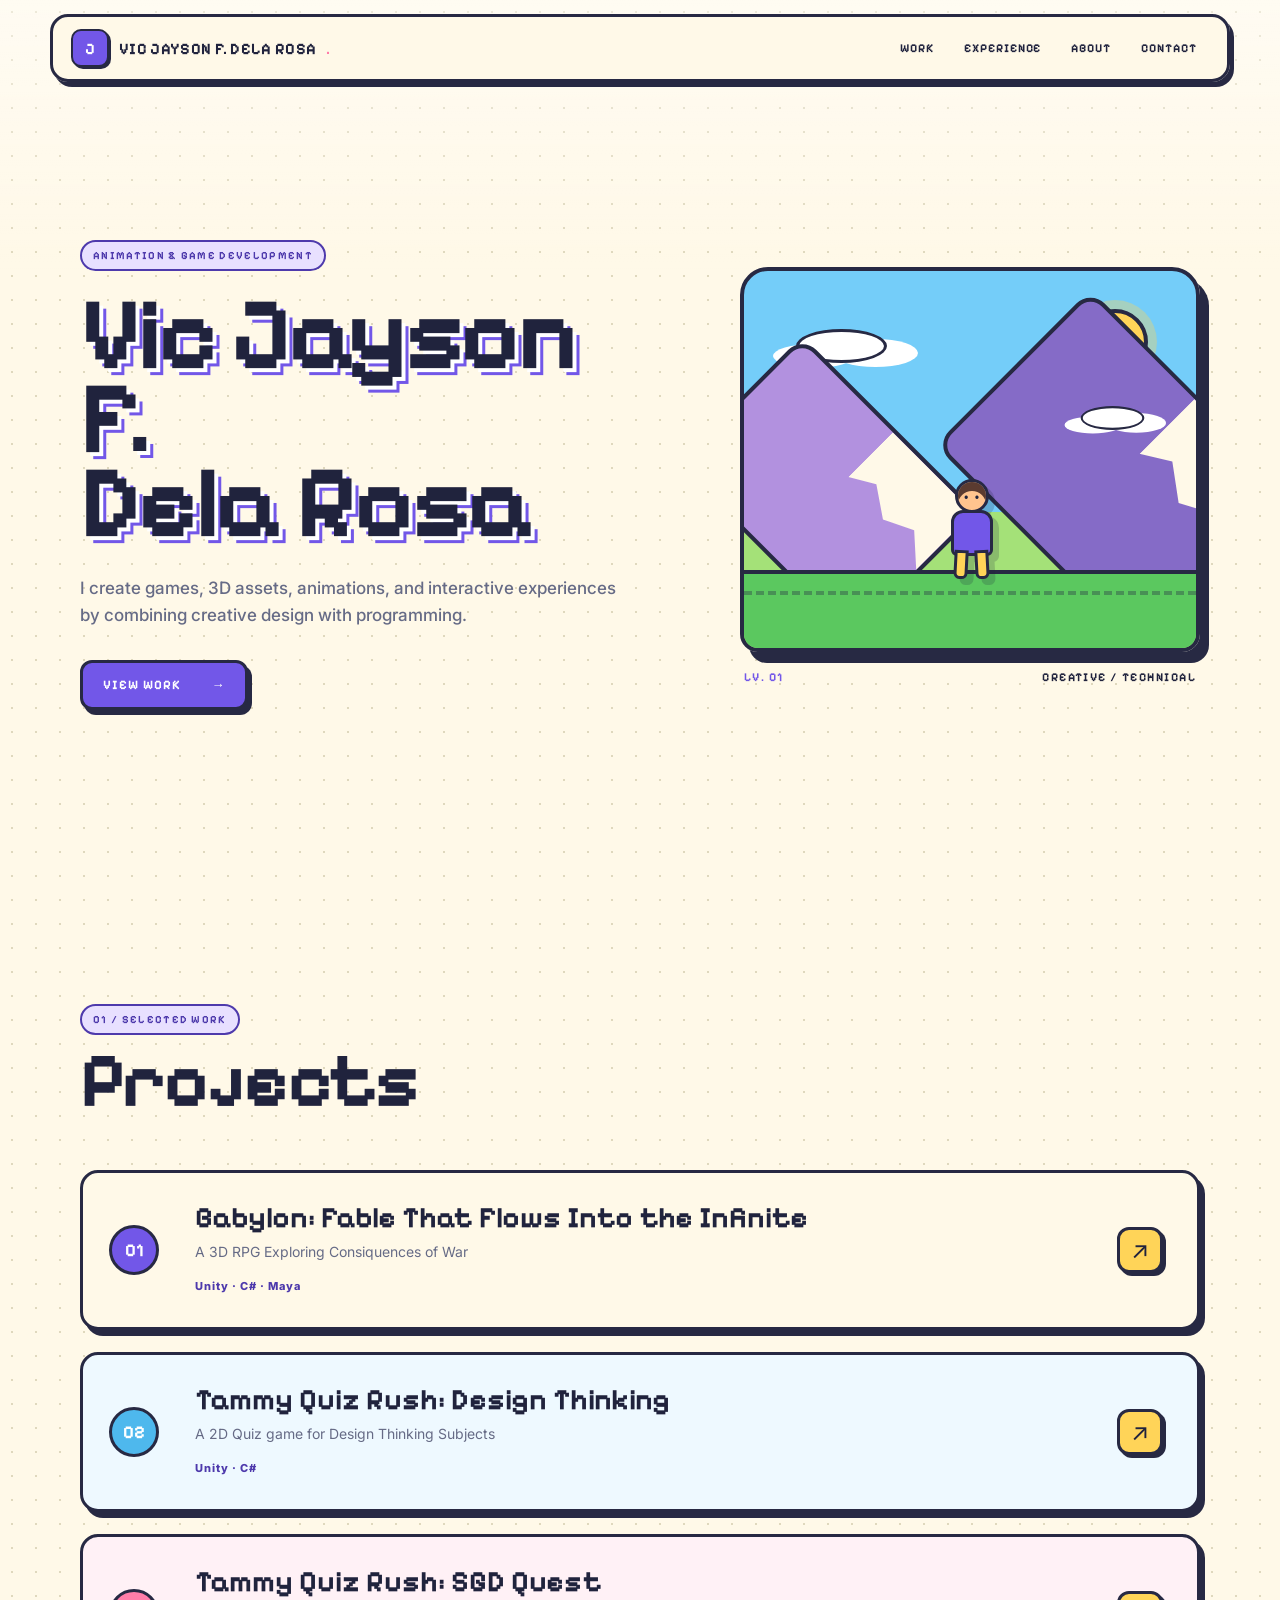
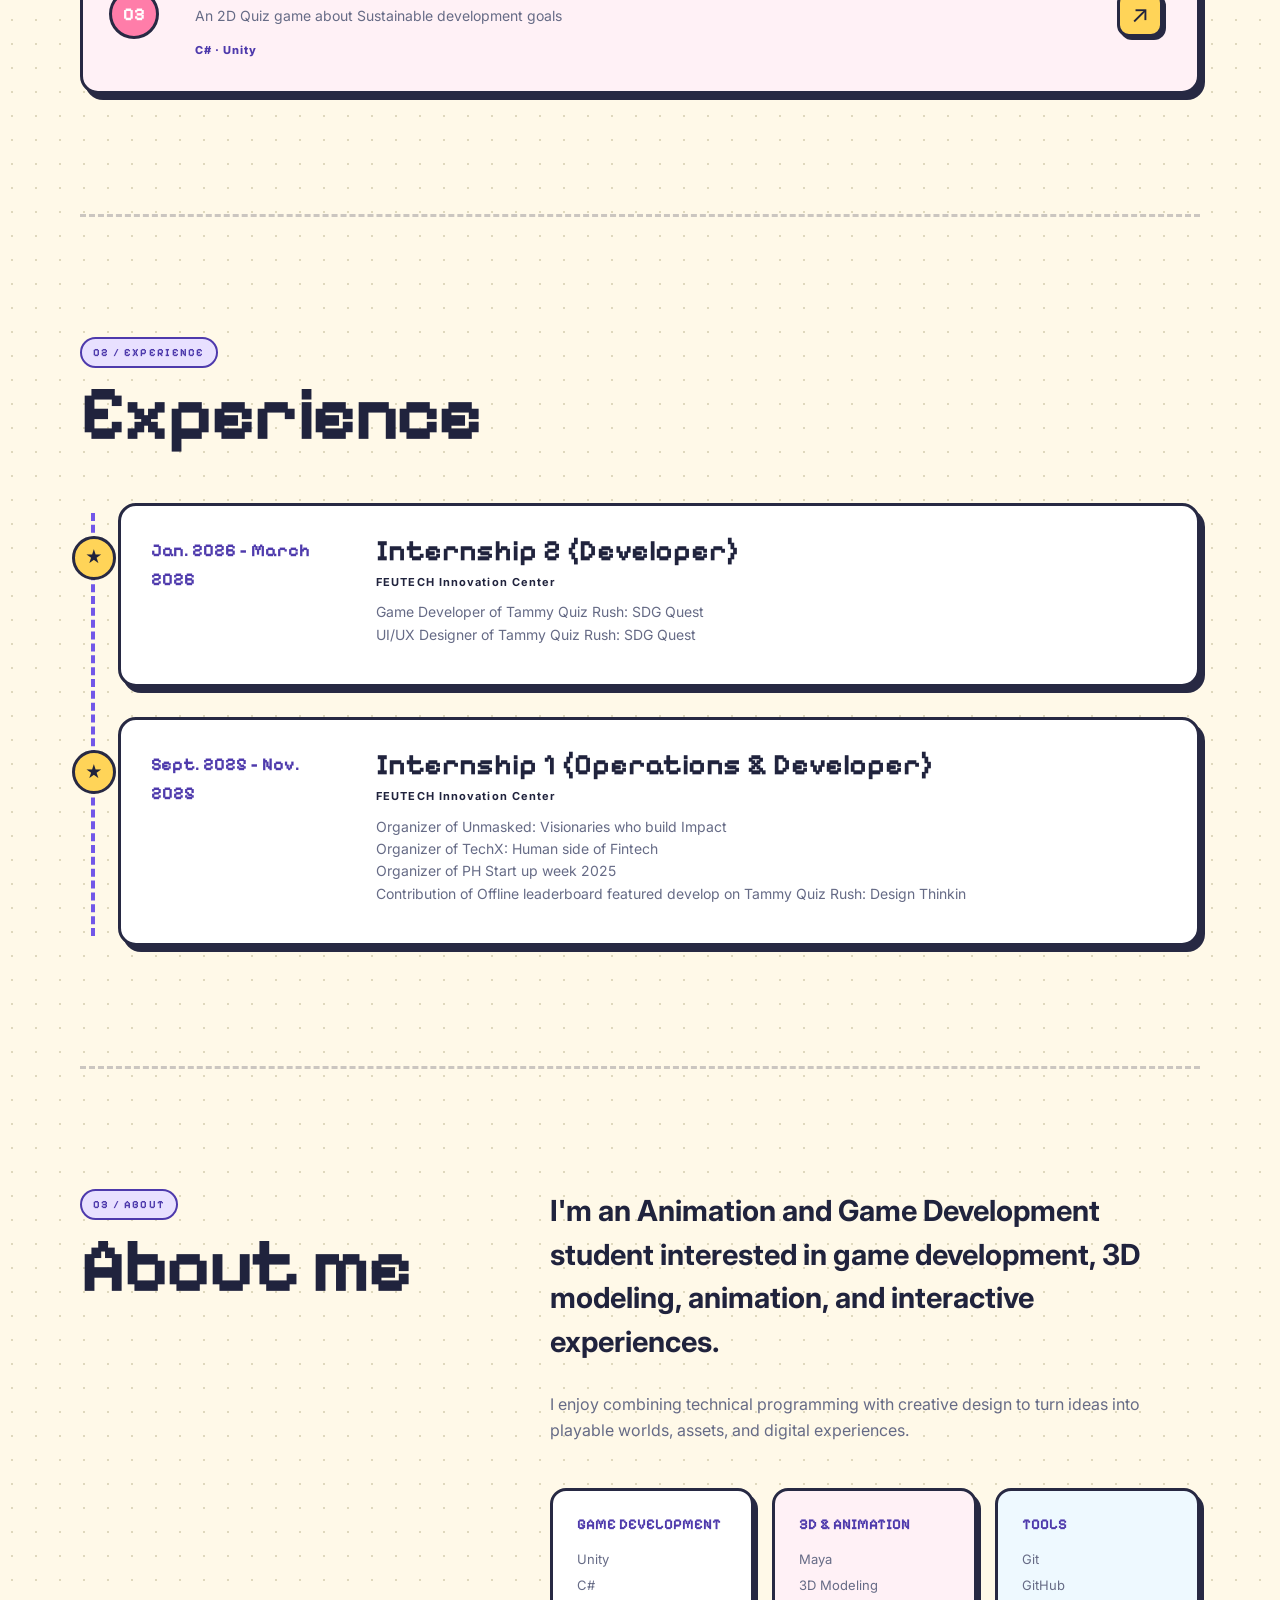
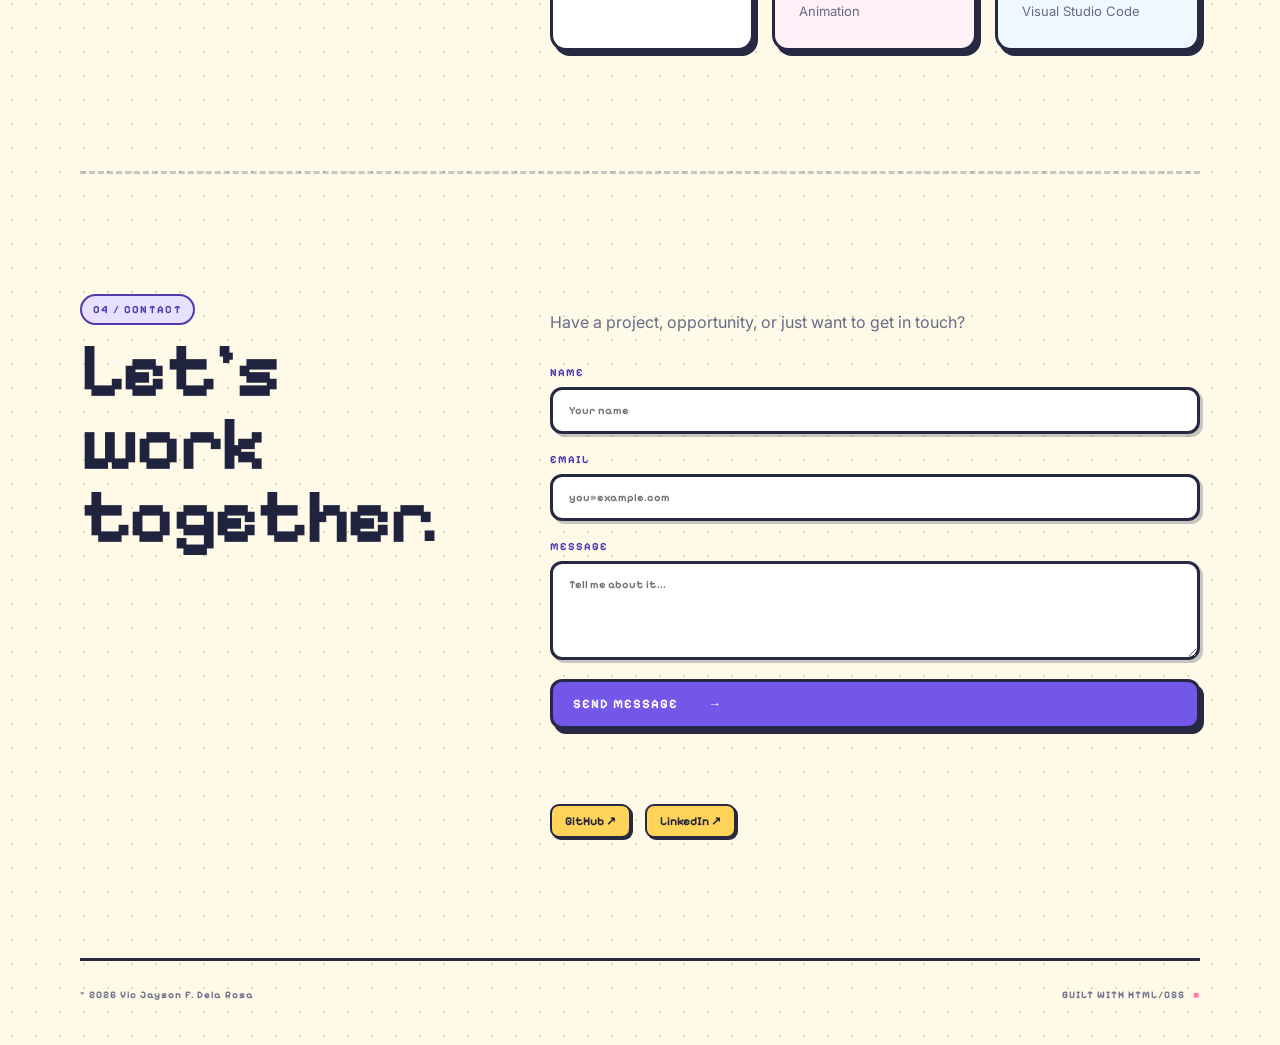
==== commit c3870986: "refactored the design" ====
--- a/my-portfolio/index.html
+++ b/my-portfolio/index.html
@@ -15,7 +15,7 @@
                 VIC JAYSON F. DELA ROSA
                 <span>.</span>
             </a>
-            <button id="menuBtn">☰</button>
+            <button id="menuBtn" type="button">☰</button>
             <nav id="nav">
                 <a href="#work">WORK</a>
                 <a href="#experience">EXPERIENCE</a>
@@ -62,7 +62,7 @@
                             <p>A 3D RPG Exploring Consiquences of War</p>
                             <em>Unity · C# · Maya</em>
                         </div>
-                        <button class="open" data-id="Babylon">↗</button>
+                        <button class="open" data-id="Babylon" type="button">↗</button>
                     </article>
                     <article>
                         <small>02</small>
@@ -71,7 +71,7 @@
                             <p>A 2D Quiz game for Design Thinking Subjects</p>
                             <em>Unity · C#</em>
                         </div>
-                        <button class="open" data-id="modeling">↗</button>
+                        <button class="open" data-id="modeling" type="button">↗</button>
                     </article>
                     <article>
                         <small>03</small>
@@ -80,7 +80,7 @@
                             <p>An 2D Quiz game about Sustainable development goals</p>
                             <em>C# · Unity</em>
                         </div>
-                        <button class="open" data-id="animation">↗</button>
+                        <button class="open" data-id="animation" type="button">↗</button>
                     </article>
                 </div>
             </section>
@@ -171,9 +171,9 @@
             <span>BUILT WITH HTML/CSS<b>■</b></span>
         </footer>
 
-        <div class="modal" id="modal">
-            <div class="modalbox">
-                <button id="close">×</button>
+        <div class="modal" id="modal" aria-hidden="true">
+            <div class="modalbox" role="dialog" aria-modal="true" aria-labelledby="mtitle">
+                <button id="close" type="button" aria-label="Close project details">×</button>
                 <p class="eyebrow" id="mcat"></p>
                 <h2 id="mtitle"></h2>
                 <p id="mdesc"></p>
@@ -185,4 +185,4 @@
         </div>
         <script type="module" src="script.js"></script>
     </body>
-</html>+</html>
--- a/my-portfolio/style.css
+++ b/my-portfolio/style.css
@@ -1,581 +1,13 @@
-.system-log {
-  width: min(420px, 100%);
-  margin-top: 24px;
-  border: 1px solid var(--line);
-  padding: 14px 16px;
-  background: var(--surface);
-}
-footer > div:first-child {
-  display: flex;
-  flex-direction: column;
-  gap: 10px;
-}
-.log-heading {
-  display: flex;
-  justify-content: space-between;
-  color: var(--muted);
-  font: 11px var(--pixel);
-  letter-spacing: 0.1em;
-}
-.log-live {
-  color: var(--accent);
-}
-#activityLog {
-  display: grid;
-  gap: 6px;
-  margin: 12px 0 0;
-  padding: 0;
-  list-style: none;
-  color: var(--muted);
-  font: 11px var(--pixel);
-}
-#activityLog li {
-  overflow: hidden;
-  text-overflow: ellipsis;
-  white-space: nowrap;
-}
-#activityLog li:first-child {
-  color: var(--text);
-}
-:root {
-  --bg: #0d0d0d;
-  --surface: #151515;
-  --text: #f3f3f0;
-  --muted: #8f8f8f;
-  --line: #292929;
-  --accent: #9aff83;
-  --pixel: "Pixelify Sans", sans-serif;
-  --sans: "Inter", sans-serif;
-}
-* {
-  box-sizing: border-box;
-}
-html {
-  scroll-behavior: smooth;
-}
-body {
-  margin: 0;
-  background: var(--bg);
-  color: var(--text);
-  font-family: var(--sans);
-  line-height: 1.6;
-}
-a {
-  color: inherit;
-  text-decoration: none;
-}
-button,
-input,
-textarea {
-  font: inherit;
-}
-.header {
-  height: 76px;
-  position: sticky;
-  top: 0;
-  z-index: 10;
-  display: flex;
-  align-items: center;
-  justify-content: space-between;
-  padding: 0 6vw;
-  background: #0d0deef2;
-  backdrop-filter: blur(10px);
-  border-bottom: 1px solid var(--line);
-}
-.logo {
-  font: 600 16px var(--pixel);
-}
-.logo span,
-footer b {
-  color: var(--accent);
-}
-nav {
-  display: flex;
-  gap: 30px;
-}
-nav a {
-  font-size: 11px;
-  font-weight: 700;
-  letter-spacing: 0.13em;
-  color: var(--muted);
-}
-nav a:hover {
-  color: var(--text);
-}
-#menuBtn {
-  display: none;
-  background: none;
-  border: 0;
-  color: var(--text);
-  font-size: 20px;
-}
-.hero,
-.section {
-  width: min(1120px, 88vw);
-  margin: auto;
-}
-.hero {
-  min-height: calc(100vh - 76px);
-  display: grid;
-  grid-template-columns: 1fr 1fr;
-  align-items: center;
-  gap: 70px;
-  padding: 70px 0;
-}
-.eyebrow,
-.title > span {
-  font-size: 11px;
-  font-weight: 600;
-  letter-spacing: 0.16em;
-  color: var(--muted);
-}
-h1,
-h2,
-h3,
-time {
-  font-family: var(--pixel);
-  font-weight: 500;
-  line-height: 0.95;
-}
-h1 {
-  font-size: clamp(64px, 9vw, 118px);
-  letter-spacing: -0.05em;
-  margin: 20px 0;
-}
-h2 {
-  font-size: clamp(48px, 6vw, 76px);
-  margin: 0;
-}
-h3 {
-  font-size: 27px;
-  margin: 0;
-}
-.intro {
-  max-width: 520px;
-  color: var(--muted);
-  margin: 28px 0;
-}
-.btn {
-  display: inline-flex;
-  gap: 28px;
-  padding: 13px 18px;
-  border: 1px solid var(--text);
-  background: transparent;
-  color: var(--text);
-  font-size: 11px;
-  font-weight: 700;
-  letter-spacing: 0.1em;
-  cursor: pointer;
-}
-.btn:hover {
-  background: var(--text);
-  color: var(--bg);
-}
-.pixel-visual {
-  width: min(430px, 100%);
-  justify-self: end;
-  color: var(--muted);
-}
-.scene {
-  height: 340px;
-  background: #111;
-  border: 1px solid var(--line);
-  position: relative;
-  overflow: hidden;
-}
-.sun {
-  position: absolute;
-  width: 52px;
-  height: 52px;
-  right: 18%;
-  top: 17%;
-  background: var(--accent);
-  box-shadow: 8px 0 var(--accent), 0 8px var(--accent), 8px 8px var(--accent);
-}
-.mountain {
-  position: absolute;
-  bottom: 55px;
-  width: 0;
-  height: 0;
-  border-left: 130px solid transparent;
-  border-right: 130px solid transparent;
-  border-bottom: 150px solid #202020;
-}
-.mountain.a {
-  left: 5%;
-}
-.mountain.b {
-  right: -5%;
-  border-bottom-color: #191919;
-}
-.ground {
-  position: absolute;
-  bottom: 0;
-  left: 0;
-  right: 0;
-  height: 56px;
-  background: #181818;
-  border-top: 1px solid var(--line);
-}
-.person {
-  position: absolute;
-  left: 50%;
-  bottom: 56px;
-  width: 28px;
-  height: 72px;
-  transform: translateX(-50%);
-}
-.person i {
-  display: block;
-}
-.head {
-  width: 24px;
-  height: 24px;
-  margin: auto;
-  background: var(--text);
-}
-.body {
-  width: 20px;
-  height: 28px;
-  margin: auto;
-  background: var(--accent);
-}
-.leg {
-  position: absolute !important;
-  bottom: 0;
-  width: 8px;
-  height: 20px;
-  background: var(--text);
-}
-.leg.l {
-  left: 4px;
-}
-.leg.r {
-  right: 4px;
-}
-.sun {
-  position: absolute;
-  width: 52px;
-  height: 52px;
-  right: 18%;
-  top: 17%;
-  background: var(--accent);
-  box-shadow:
-    8px 0 var(--accent),
-    0 8px var(--accent),
-    8px 8px var(--accent);
-}
-.mountain {
-  position: absolute;
-  bottom: 55px;
-  width: 0;
-  height: 0;
-  border-left: 130px solid transparent;
-  border-right: 130px solid transparent;
-  border-bottom: 150px solid #202020;
-}
-.mountain.a {
-  left: 5%;
-}
-.mountain.b {
-  right: -5%;
-  border-bottom-color: #191919;
-}
-.ground {
-  position: absolute;
-  bottom: 0;
-  left: 0;
-  right: 0;
-  height: 56px;
-  background: #181818;
-  border-top: 1px solid #292929;
-}
-.person {
-  position: absolute;
-  left: 50%;
-  bottom: 56px;
-  width: 28px;
-  height: 72px;
-  transform: translateX(-50%);
-}
-.person i {
-  display: block;
-}
-.head {
-  width: 24px;
-  height: 24px;
-  margin: auto;
-  background: var(--text);
-}
-.body {
-  width: 20px;
-  height: 28px;
-  margin: auto;
-  background: var(--accent);
-}
-.leg {
-  position: absolute !important;
-  bottom: 0;
-  width: 8px;
-  height: 20px;
-  background: var(--text);
-}
-.leg.l {
-  left: 4px;
-}
-.leg.r {
-  right: 4px;
-}
-.pixel-visual > p {
-  font: 11px var(--pixel);
-}
-.section {
-  padding: 130px 0;
-}
-.title {
-  margin-bottom: 55px;
-}
-.title > span {
-  display: block;
-  margin-bottom: 18px;
-}
-.projects,
-.timeline {
-  border-top: 1px solid var(--line);
-}
-.project {
-}
-.projects article,
-.timeline article {
-  display: grid;
-  grid-template-columns: 65px 1fr 35px;
-  gap: 25px;
-  align-items: center;
-  padding: 30px 0;
-  border-bottom: 1px solid var(--line);
-}
-.projects article:hover {
-  padding-left: 12px;
-}
-.projects small {
-  font: 16px var(--pixel);
-  color: var(--muted);
-}
-.projects p,
-.timeline p {
-  margin: 5px 0;
-  color: var(--muted);
-  font-size: 13px;
-}
-.projects em {
-  font-style: normal;
-  color: #666;
-  font-size: 11px;
-}
-.open {
-  border: 0;
-  background: none;
-  color: var(--muted);
-  font-size: 24px;
-  cursor: pointer;
-}
-.open:hover {
-  color: var(--accent);
-}
-.timeline article {
-  grid-template-columns: 160px 1fr;
-}
-.timeline time {
-  color: var(--muted);
-}
-.timeline strong {
-  font-size: 11px;
-  letter-spacing: 0.1em;
-}
-.split {
-  display: grid;
-  grid-template-columns: 35% 1fr;
-  gap: 80px;
-  border-top: 1px solid var(--line);
-}
-.large {
-  font-size: 25px;
-  line-height: 1.45;
-  margin-top: 0;
-}
-.muted {
-  color: var(--muted);
-}
-.skills {
-  display: grid;
-  grid-template-columns: 1fr 1fr;
-  gap: 35px;
-  margin-top: 55px;
-  border-top: 1px solid var(--line);
-  padding-top: 30px;
-}
-.skills h4 {
-  font: 500 15px var(--pixel);
-  margin: 0 0 10px;
-}
-.skills p {
-  color: var(--muted);
-  font-size: 13px;
-  line-height: 2;
-  margin: 0;
-}
-form {
-  display: grid;
-  gap: 17px;
-  margin-top: 30px;
-}
-label {
-  font-size: 10px;
-  color: var(--muted);
-  letter-spacing: 0.1em;
-}
-input,
-textarea {
-  display: block;
-  width: 100%;
-  margin-top: 7px;
-  padding: 13px;
-  background: transparent;
-  color: var(--text);
-  border: 1px solid var(--line);
-  outline: 0;
-}
-input:focus,
-textarea:focus {
-  border-color: var(--text);
-}
-textarea {
-  resize: vertical;
-}
-#status {
-  font-size: 12px;
-  color: var(--accent);
-}
-.socials {
-  display: flex;
-  gap: 25px;
-  margin-top: 40px;
-  color: var(--muted);
-  font-size: 12px;
-}
-.socials a:hover {
-  color: var(--text);
-}
-footer {
-  width: 88vw;
-  max-width: 1120px;
-  margin: auto;
-  padding: 25px 0 40px;
-  border-top: 1px solid var(--line);
-  display: flex;
-  justify-content: space-between;
-  color: var(--muted);
-  font-size: 10px;
-  letter-spacing: 0.1em;
-}
-.modal {
-  display: none;
-  position: fixed;
-  inset: 0;
-  z-index: 30;
-  background: #000d;
-  padding: 30px;
-  place-items: center;
-}
-.modal.show {
-  display: grid;
-}
-.modalbox {
-  position: relative;
-  width: min(720px, 100%);
-  padding: 45px;
-  background: var(--surface);
-  border: 1px solid var(--line);
-}
-#close {
-  position: absolute;
-  right: 18px;
-  top: 10px;
-  background: none;
-  border: 0;
-  color: var(--muted);
-  font-size: 28px;
-  cursor: pointer;
-}
-.modalbox h2 {
-  margin: 8px 0 20px;
-}
-.modalbox > p {
-  color: var(--muted);
-}
-#mtools {
-  font-family: var(--pixel);
-}
-.placeholder {
-  height: 220px;
-  width: 100%;
-  margin: 25px 0;
-  background: #101010;
-  border: 1px dashed #333;
-  display: block;
-  object-fit: cover;
-}
-.modalbox a:hover {
-  color: var(--accent);
-}
-@media (max-width: 800px) {
-  .header {
-    height: 64px;
-  }
-  nav {
-    display: none;
-    position: absolute;
-    top: 64px;
-    left: 0;
-    right: 0;
-    padding: 20px 6vw;
-    flex-direction: column;
-    background: var(--bg);
-    border-bottom: 1px solid var(--line);
-  }
-  nav.open {
-    display: flex;
-  }
-  #menuBtn {
-    display: block;
-  }
-  .hero {
-    grid-template-columns: 1fr;
-    min-height: auto;
-    padding: 100px 0;
-  }
-  .pixel-visual {
-    justify-self: start;
-  }
-  .section {
-    padding: 90px 0;
-  }
-  .projects article {
-    grid-template-columns: 35px 1fr 25px;
-  }
-  .projects h3 {
-    font-size: 21px;
-  }
-  .timeline article,
-  .split {
-    grid-template-columns: 1fr;
-    gap: 30px;
-  }
-  .skills {
-    grid-template-columns: 1fr;
-  }
-  footer {
-    flex-direction: column;
-    gap: 10px;
-  }
-}
+:root{--paper:#fff9e8;--ink:#20233d;--muted:#666b86;--purple:#7257e8;--purple-dark:#4e3aac;--green:#68d66b;--yellow:#ffd458;--pink:#ff7da9;--blue:#4eb8ed;--line:#272943;--pixel:"Pixelify Sans",cursive;--sans:"Inter",sans-serif;--shadow:5px 6px 0 var(--line)}
+*{box-sizing:border-box}html{scroll-behavior:smooth;scroll-padding-top:96px}body{margin:0;color:var(--ink);font-family:var(--sans);line-height:1.6;overflow-x:hidden;background-color:var(--paper);background-image:radial-gradient(#dfd8bd 1.2px,transparent 1.2px);background-size:24px 24px}body::before{content:"";position:fixed;inset:0;z-index:-1;pointer-events:none;background:linear-gradient(180deg,rgba(255,255,255,.45),transparent 30%)}::selection{color:#fff;background:var(--purple)}a{color:inherit;text-decoration:none}button,input,textarea{font:inherit}button,a{-webkit-tap-highlight-color:transparent}
+.header{position:sticky;top:14px;z-index:20;width:min(1180px,calc(100% - 32px));min-height:68px;margin:14px auto 0;padding:10px 18px;display:flex;align-items:center;justify-content:space-between;gap:24px;background:rgba(255,249,232,.92);border:3px solid var(--line);border-radius:18px;box-shadow:4px 5px 0 var(--line);backdrop-filter:blur(12px)}.logo{display:flex;align-items:center;gap:10px;font:700 16px var(--pixel);letter-spacing:.02em}.logo::before{content:"J";display:grid;place-items:center;width:34px;height:34px;color:#fff;background:var(--purple);border:2px solid var(--line);border-radius:10px;box-shadow:2px 2px 0 var(--line)}.logo span{color:var(--pink)}nav{display:flex;align-items:center;gap:6px}nav a{padding:8px 12px;font:700 12px var(--pixel);letter-spacing:.08em;border-radius:9px;transition:.2s ease}nav a:hover,nav a.active{color:#fff;background:var(--purple);transform:translateY(-2px)}#menuBtn{display:none;width:40px;height:40px;padding:0;color:var(--ink);background:var(--yellow);border:2px solid var(--line);border-radius:10px;box-shadow:2px 2px 0 var(--line);cursor:pointer}
+.hero,.section{width:min(1120px,calc(100% - 40px));margin-inline:auto}.hero{min-height:calc(100vh - 98px);padding:88px 0 104px;display:grid;grid-template-columns:1.08fr .92fr;align-items:center;gap:clamp(40px,7vw,100px)}.hero>div:first-child{position:relative;z-index:2}.eyebrow,.title>span{display:inline-block;margin:0;padding:7px 11px;color:var(--purple-dark);background:#e8e0ff;border:2px solid currentColor;border-radius:999px;font:700 11px var(--pixel);letter-spacing:.12em}h1,h2,h3,time{font-family:var(--pixel)}h1{margin:22px 0 20px;font-size:clamp(60px,8vw,110px);font-weight:700;line-height:.82;letter-spacing:-.045em;text-shadow:4px 4px 0 #fff,7px 7px 0 var(--purple)}h2{margin:10px 0 0;font-size:clamp(48px,6vw,78px);line-height:.95;letter-spacing:-.035em}h3{margin:0;font-size:clamp(22px,2.3vw,30px);line-height:1.05}.intro{max-width:570px;margin:30px 0;color:var(--muted);font-size:17px;font-weight:500}.btn{display:inline-flex;align-items:center;gap:30px;padding:14px 20px;color:#fff;background:var(--purple);border:3px solid var(--line);border-radius:12px;box-shadow:4px 5px 0 var(--line);font:700 13px var(--pixel);letter-spacing:.08em;cursor:pointer;transition:.15s}.btn:hover{background:var(--purple-dark);transform:translate(2px,2px);box-shadow:2px 3px 0 var(--line)}.btn:active{transform:translate(4px,5px);box-shadow:none}
+.pixel-visual{width:min(460px,100%);justify-self:end;perspective:800px}.scene{position:relative;height:385px;overflow:hidden;background:linear-gradient(#74cdf9 0 64%,#a4e178 64%);border:4px solid var(--line);border-radius:28px 28px 18px 18px;box-shadow:9px 11px 0 var(--line);transition:transform .25s ease;transform-style:preserve-3d}.scene::before,.scene::after{content:"";position:absolute;width:85px;height:28px;background:#fff;border:3px solid var(--line);border-radius:50%;box-shadow:34px 7px 0 -3px #fff,-28px 10px 0 -5px #fff;animation:drift 8s ease-in-out infinite alternate}.scene::before{top:58px;left:52px}.scene::after{top:130px;right:38px;transform:scale(.7);animation-delay:-3s}.sun{position:absolute;top:38px;right:48px;width:66px;height:66px;background:var(--yellow);border:4px solid var(--line);border-radius:50%;box-shadow:0 0 0 9px rgba(255,212,88,.35);animation:bob 3s ease-in-out infinite}.mountain{position:absolute;bottom:70px;width:250px;height:180px;background:#b291df;border:4px solid var(--line);transform:rotate(45deg);border-radius:20px}.mountain.a{left:-42px}.mountain.b{right:-60px;width:285px;height:220px;background:#856bc7}.mountain::after{content:"";position:absolute;inset:0 0 auto auto;width:47%;height:47%;background:#fff9e8;clip-path:polygon(0 0,100% 0,100% 100%,74% 67%,48% 85%,22% 60%,0 78%)}.ground{position:absolute;inset:auto 0 0;height:78px;background:#5bc85f;border-top:4px solid var(--line)}.ground::after{content:"";position:absolute;inset:17px 0 auto;border-top:4px dashed rgba(39,41,67,.35)}.person{position:absolute;z-index:4;left:50%;bottom:69px;width:46px;height:100px;transform:translateX(-50%);animation:hero-idle 1.5s ease-in-out infinite;filter:drop-shadow(6px 6px 0 rgba(32,35,61,.2))}.person i{position:absolute;display:block;border:3px solid var(--line)}.head{top:0;left:8px;width:34px;height:34px;background:#ffc48e;border-radius:50%;box-shadow:inset 0 9px 0 #5b3b30}.head::after{content:"•  •";position:absolute;top:7px;left:6px;font-size:12px;white-space:pre}.body{top:31px;left:4px;width:42px;height:46px;background:var(--purple);border-radius:12px 12px 6px 6px}.leg{bottom:0;width:14px;height:29px;background:var(--yellow);border-radius:0 0 6px 6px}.leg.l{left:7px;transform:rotate(3deg)}.leg.r{right:4px;transform:rotate(-3deg)}.pixel-visual>p{display:flex;justify-content:space-between;margin:18px 4px 0;font:700 12px var(--pixel);letter-spacing:.12em}.pixel-visual>p::before{content:"LV. 01";color:var(--purple)}
+.section{position:relative;padding:120px 0}.section+.section{border-top:3px dashed rgba(39,41,67,.24)}.title{margin-bottom:52px}.projects{display:grid;gap:22px}.projects article{display:grid;grid-template-columns:64px 1fr 54px;gap:22px;align-items:center;min-height:160px;padding:26px;background:var(--paper);border:3px solid var(--line);border-radius:18px;box-shadow:var(--shadow);transition:.2s}.projects article:nth-child(2){background:#eef9ff}.projects article:nth-child(3){background:#fff1f6}.projects article:hover{transform:translate(-3px,-5px) rotate(-.25deg);box-shadow:9px 11px 0 var(--line)}.projects small{display:grid;place-items:center;width:50px;height:50px;color:#fff;background:var(--purple);border:3px solid var(--line);border-radius:50%;font:700 18px var(--pixel)}.projects article:nth-child(2) small{background:var(--blue)}.projects article:nth-child(3) small{background:var(--pink)}.projects p,.timeline p{margin:8px 0;color:var(--muted);font-size:14px}.projects em{color:var(--purple-dark);font-size:11px;font-style:normal;font-weight:800;letter-spacing:.09em}.open{display:grid;place-items:center;width:46px;height:46px;color:var(--ink);background:var(--yellow);border:3px solid var(--line);border-radius:12px;box-shadow:3px 3px 0 var(--line);font-size:24px;cursor:pointer;transition:.16s}.open:hover{color:#fff;background:var(--purple);transform:rotate(8deg) scale(1.08)}
+.timeline{position:relative;display:grid;gap:30px;padding-left:38px}.timeline::before{content:"";position:absolute;left:11px;top:10px;bottom:10px;border-left:4px dashed var(--purple)}.timeline article{position:relative;display:grid;grid-template-columns:190px 1fr;gap:35px;padding:30px;background:#fff;border:3px solid var(--line);border-radius:18px;box-shadow:var(--shadow)}.timeline article::before{content:"★";position:absolute;left:-49px;top:30px;display:grid;place-items:center;width:38px;height:38px;background:var(--yellow);border:3px solid var(--line);border-radius:50%;font-size:17px}.timeline time{color:var(--purple-dark);font-size:18px;font-weight:700}.timeline strong{display:inline-block;margin-top:7px;font-size:11px;letter-spacing:.1em}.split{display:grid;grid-template-columns:33% 1fr;gap:clamp(45px,8vw,100px)}.large{margin-top:0;font-size:clamp(22px,2.5vw,29px);font-weight:700;line-height:1.5}.muted{color:var(--muted)}.skills{display:grid;grid-template-columns:repeat(3,1fr);gap:18px;margin-top:45px}.skills>div{padding:24px;background:#fff;border:3px solid var(--line);border-radius:16px;box-shadow:4px 5px 0 var(--line);transition:transform .2s}.skills>div:hover{transform:translateY(-6px) rotate(1deg)}.skills>div:nth-child(2){background:#fff1f6}.skills>div:nth-child(3){background:#eef9ff}.skills h4{margin:0 0 13px;color:var(--purple-dark);font:700 15px var(--pixel)}.skills p{margin:0;color:var(--muted);font-size:13px;line-height:2}
+form{display:grid;gap:19px;margin-top:30px}label{color:var(--purple-dark);font:700 11px var(--pixel);letter-spacing:.1em}input,textarea{display:block;width:100%;margin-top:8px;padding:14px 16px;color:var(--ink);background:#fff;border:3px solid var(--line);border-radius:12px;outline:0;box-shadow:3px 3px 0 rgba(39,41,67,.25);transition:.18s}input:focus,textarea:focus{border-color:var(--purple);box-shadow:4px 4px 0 var(--purple);transform:translateY(-2px)}textarea{resize:vertical}#status{min-height:20px;margin:0;color:var(--purple-dark);font:700 12px var(--pixel)}.socials{display:flex;flex-wrap:wrap;gap:14px;margin-top:36px}.socials a{padding:8px 13px;background:var(--yellow);border:2px solid var(--line);border-radius:9px;box-shadow:2px 2px 0 var(--line);font:700 12px var(--pixel);transition:.15s}.socials a:hover{color:#fff;background:var(--purple);transform:translateY(-3px)}footer{width:min(1120px,calc(100% - 40px));margin:auto;padding:28px 0 44px;display:flex;justify-content:space-between;gap:20px;border-top:3px solid var(--line);color:var(--muted);font:700 10px var(--pixel);letter-spacing:.1em}footer b{margin-left:8px;color:var(--pink)}
+.modal{display:none;position:fixed;inset:0;z-index:50;padding:30px;place-items:center;background:rgba(32,35,61,.78);backdrop-filter:blur(7px)}.modal.show{display:grid;animation:fade-in .2s ease}.modalbox{position:relative;width:min(720px,100%);max-height:90vh;overflow-y:auto;padding:42px;background:var(--paper);border:4px solid var(--line);border-radius:22px;box-shadow:10px 12px 0 var(--line);animation:pop-in .3s cubic-bezier(.2,.9,.25,1.2)}#close{position:absolute;top:15px;right:15px;display:grid;place-items:center;width:39px;height:39px;color:var(--ink);background:var(--pink);border:3px solid var(--line);border-radius:10px;cursor:pointer}.modalbox h2{margin:16px 50px 20px 0;font-size:clamp(36px,6vw,62px)}.modalbox>p{color:var(--muted)}#mtools{color:var(--purple-dark);font-family:var(--pixel)}.placeholder{height:210px;margin:25px 0;display:grid;place-items:center;color:var(--purple-dark);background:#e8e0ff;border:3px dashed var(--purple);border-radius:15px;text-align:center;font:700 18px var(--pixel)}.modalbox>a{display:inline-block;margin:0 16px 8px 0;font:700 13px var(--pixel)}.modalbox>a:hover{color:var(--purple)}.reveal{opacity:0;transform:translateY(24px)}.reveal.visible{opacity:1;transform:translateY(0);transition:opacity .55s ease,transform .55s ease}:focus-visible{outline:4px solid var(--pink);outline-offset:4px}
+@keyframes drift{to{transform:translateX(22px)}}@keyframes bob{50%{transform:translateY(-8px) rotate(4deg)}}@keyframes hero-idle{50%{transform:translate(-50%,-5px)}}@keyframes fade-in{from{opacity:0}}@keyframes pop-in{from{opacity:0;transform:scale(.88) translateY(20px)}}
+@media(max-width:850px){.header{top:8px;width:calc(100% - 20px);margin-top:8px}.logo{font-size:13px}nav{display:none;position:absolute;top:76px;left:0;right:0;padding:14px;flex-direction:column;align-items:stretch;background:var(--paper);border:3px solid var(--line);border-radius:16px;box-shadow:var(--shadow)}nav.open{display:flex}nav a{text-align:center}#menuBtn{display:grid;place-items:center}.hero{grid-template-columns:1fr;padding:90px 0}.pixel-visual{width:min(520px,100%);justify-self:center}.split{grid-template-columns:1fr;gap:25px}.skills{grid-template-columns:repeat(2,1fr)}}
+@media(max-width:560px){.hero,.section,footer{width:min(100% - 26px,1120px)}.hero{padding:68px 0 80px}h1{font-size:clamp(52px,17vw,78px)}.scene{height:310px}.section{padding:82px 0}.projects article{grid-template-columns:48px 1fr;padding:20px}.projects .open{grid-column:2;justify-self:end}.timeline{padding-left:26px}.timeline article{grid-template-columns:1fr;gap:10px;padding:24px 20px}.timeline article::before{left:-39px;width:30px;height:30px}.skills{grid-template-columns:1fr}.modal{padding:14px}.modalbox{padding:30px 22px}footer{flex-direction:column}}
+@media(prefers-reduced-motion:reduce){*,*::before,*::after{scroll-behavior:auto!important;animation-duration:.01ms!important;animation-iteration-count:1!important;transition-duration:.01ms!important}}
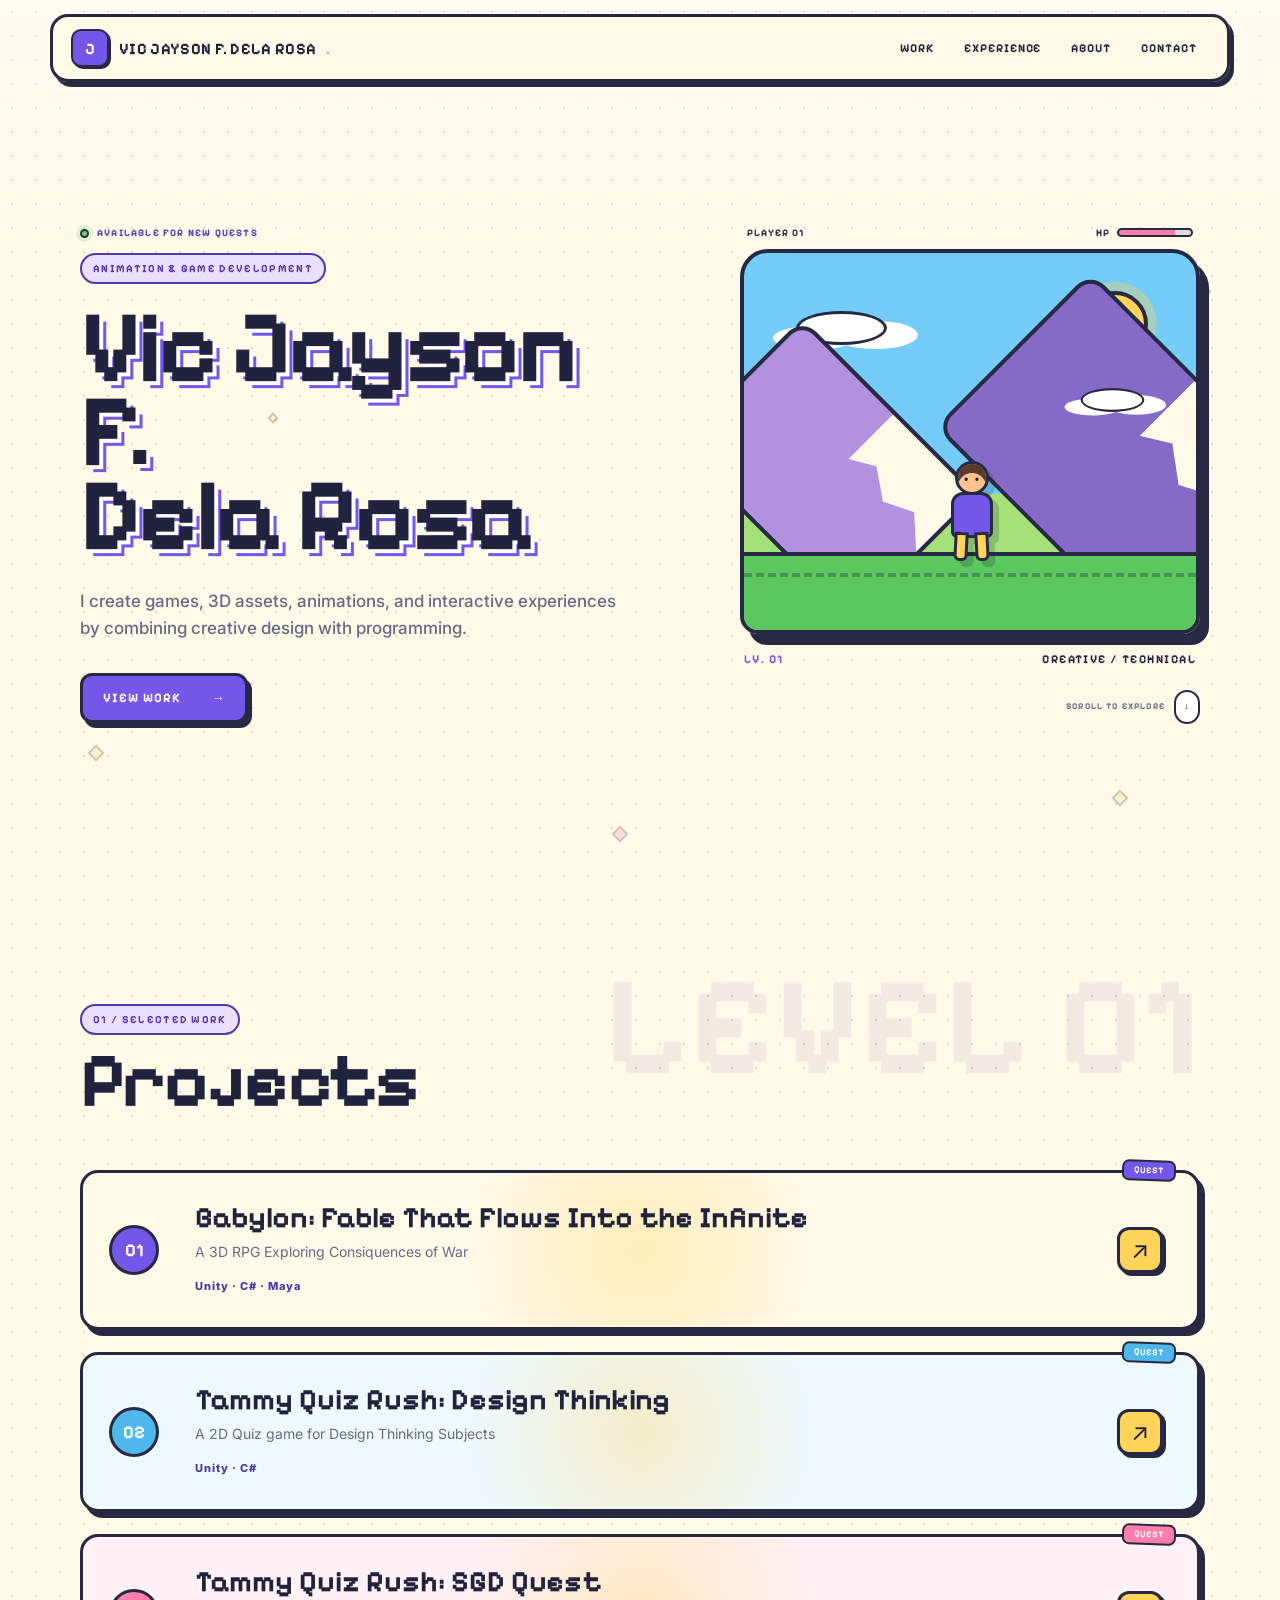
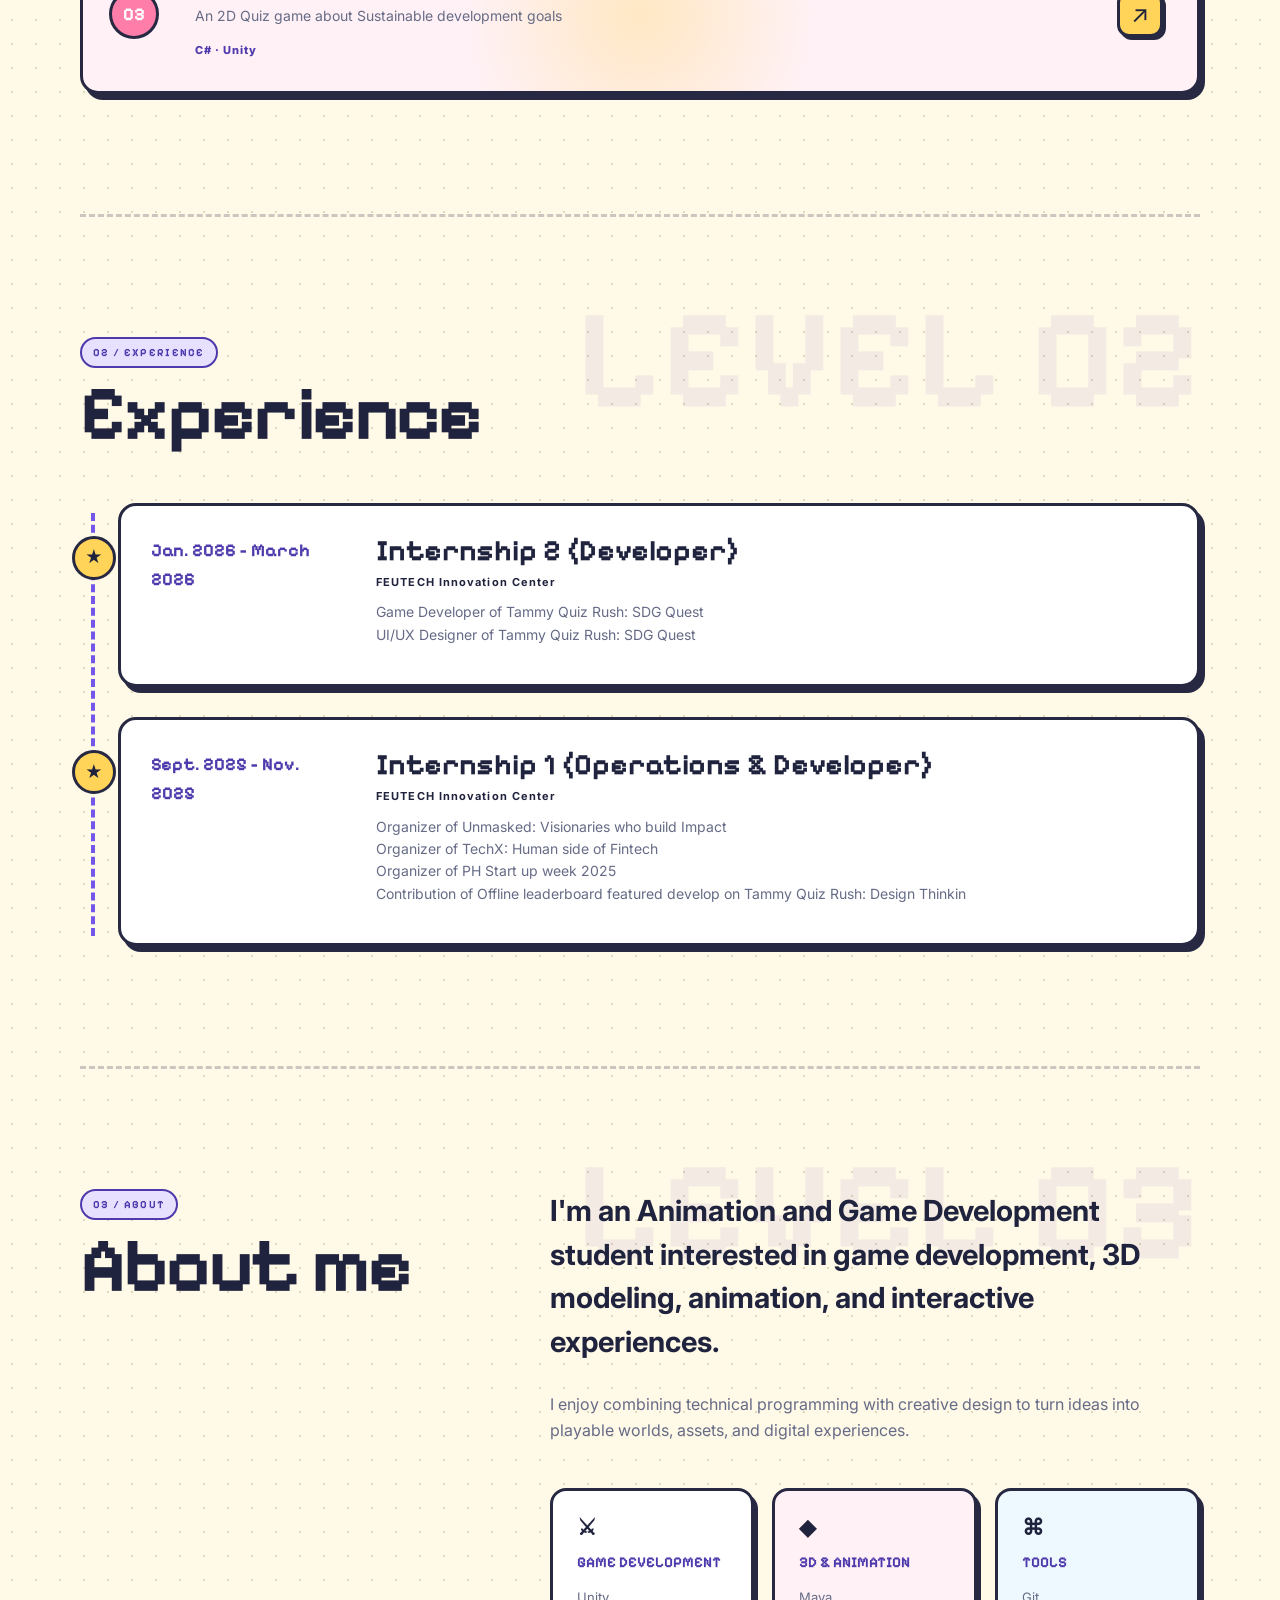
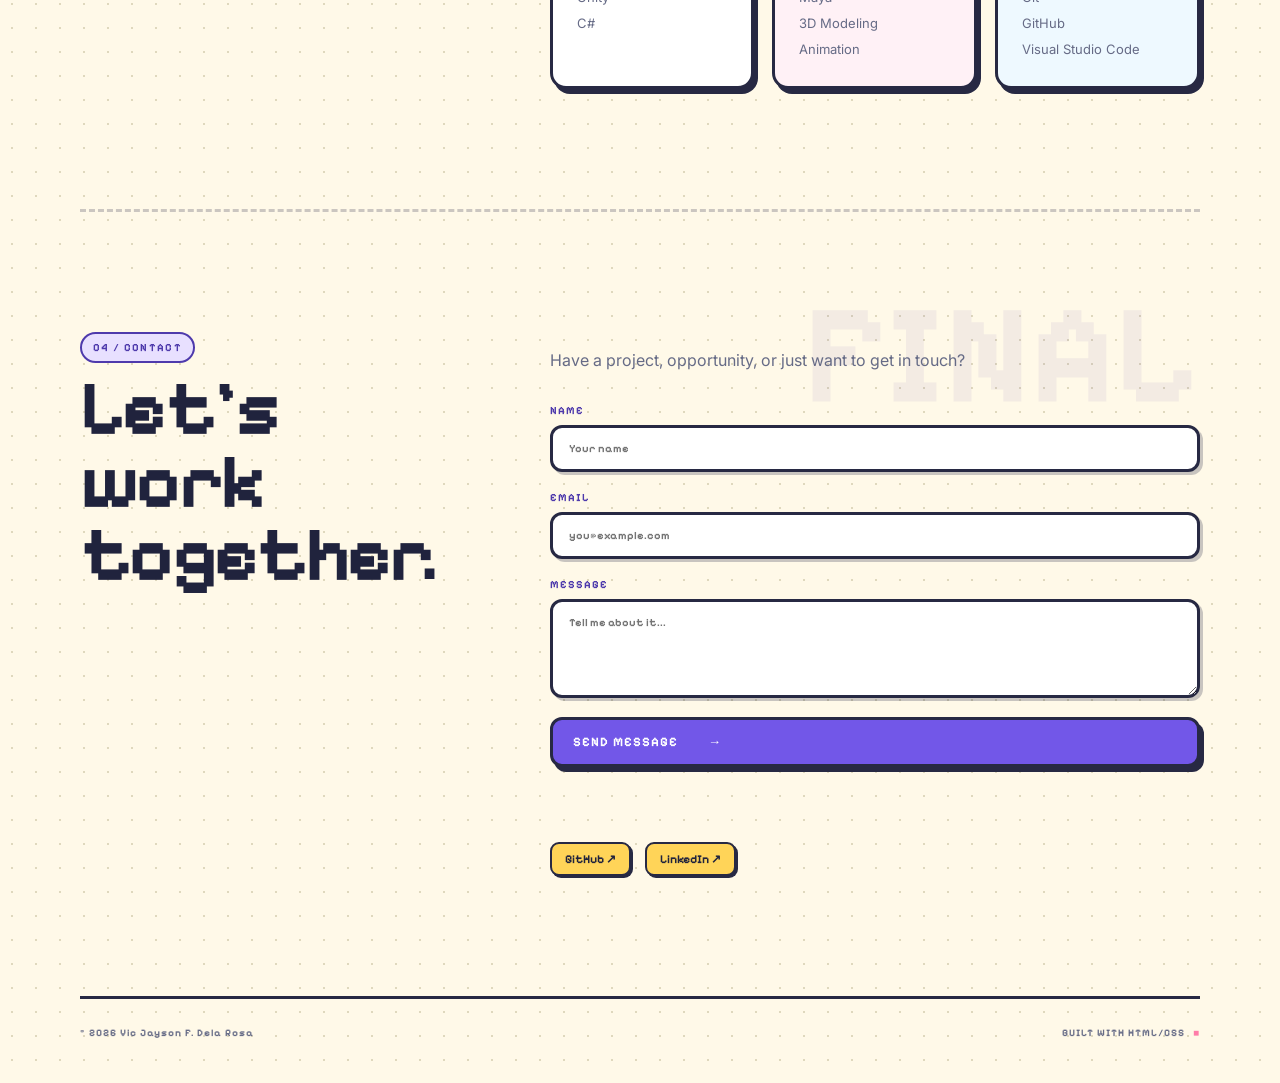
==== commit c68f2cc1: "portfolio V2" ====
--- a/my-portfolio/index.html
+++ b/my-portfolio/index.html
@@ -9,8 +9,17 @@
         <link rel="stylesheet" href="style.css">
     </head>
 
-    <body>
-        <header class="header">
+    <body>
+        <div class="boot-screen" aria-hidden="true">
+            <div class="boot-mark">J</div>
+            <p>LOADING PORTFOLIO</p>
+            <div class="boot-bar"><i></i></div>
+        </div>
+        <div class="scroll-progress" aria-hidden="true"><i></i></div>
+        <div class="ambient" aria-hidden="true">
+            <i></i><i></i><i></i><i></i><i></i><i></i>
+        </div>
+        <header class="header">
             <a class="logo" href="#home">
                 VIC JAYSON F. DELA ROSA
                 <span>.</span>
@@ -25,15 +34,17 @@
         </header>
 
         <main>
-            <section class="hero" id="home">
-                <div>
-                    <p class="eyebrow">ANIMATION & GAME DEVELOPMENT</p>
+            <section class="hero" id="home">
+                <div>
+                    <span class="player-status"><i></i> AVAILABLE FOR NEW QUESTS</span>
+                    <p class="eyebrow">ANIMATION & GAME DEVELOPMENT</p>
                     <h1>Vic Jayson F.<br>Dela Rosa</h1>
                     <p class="intro">I create games, 3D assets, animations, and interactive experiences by combining creative design with programming.</p>
                     <a class="btn" href="#work">VIEW WORK <b>→</b></a>
                 </div>
-                <div class="pixel-visual">
-                    <div class="scene">
+                <div class="pixel-visual">
+                    <div class="scene-hud"><span>PLAYER 01</span><span>HP <i></i></span></div>
+                    <div class="scene">
                         <div class="sun"></div>
                         <div class="mountain a"></div>
                         <div class="mountain b"></div>
@@ -44,10 +55,11 @@
                             <i class="leg l"></i>
                             <i class="leg r"></i>
                         </div>
-                    </div>
-                    <p>CREATIVE / TECHNICAL</p>
-                </div>
-            </section>
+                    </div>
+                    <p>CREATIVE / TECHNICAL</p>
+                    <div class="scroll-cue"><span>SCROLL TO EXPLORE</span><i>↓</i></div>
+                </div>
+            </section>
 
             <section class="section" id="work">
                 <div class="title">
--- a/my-portfolio/style.css
+++ b/my-portfolio/style.css
@@ -11,3 +11,14 @@
 @media(max-width:850px){.header{top:8px;width:calc(100% - 20px);margin-top:8px}.logo{font-size:13px}nav{display:none;position:absolute;top:76px;left:0;right:0;padding:14px;flex-direction:column;align-items:stretch;background:var(--paper);border:3px solid var(--line);border-radius:16px;box-shadow:var(--shadow)}nav.open{display:flex}nav a{text-align:center}#menuBtn{display:grid;place-items:center}.hero{grid-template-columns:1fr;padding:90px 0}.pixel-visual{width:min(520px,100%);justify-self:center}.split{grid-template-columns:1fr;gap:25px}.skills{grid-template-columns:repeat(2,1fr)}}
 @media(max-width:560px){.hero,.section,footer{width:min(100% - 26px,1120px)}.hero{padding:68px 0 80px}h1{font-size:clamp(52px,17vw,78px)}.scene{height:310px}.section{padding:82px 0}.projects article{grid-template-columns:48px 1fr;padding:20px}.projects .open{grid-column:2;justify-self:end}.timeline{padding-left:26px}.timeline article{grid-template-columns:1fr;gap:10px;padding:24px 20px}.timeline article::before{left:-39px;width:30px;height:30px}.skills{grid-template-columns:1fr}.modal{padding:14px}.modalbox{padding:30px 22px}footer{flex-direction:column}}
 @media(prefers-reduced-motion:reduce){*,*::before,*::after{scroll-behavior:auto!important;animation-duration:.01ms!important;animation-iteration-count:1!important;transition-duration:.01ms!important}}
+
+/* Experience layer */
+.boot-screen{position:fixed;inset:0;z-index:100;display:grid;place-content:center;justify-items:center;gap:14px;color:#fff;background:var(--ink);transition:opacity .45s ease,visibility .45s ease}.boot-screen.done{opacity:0;visibility:hidden}.boot-mark{display:grid;place-items:center;width:74px;height:74px;background:var(--purple);border:4px solid #fff;border-radius:20px;box-shadow:7px 7px 0 var(--pink);font:700 44px var(--pixel);animation:boot-bounce .7s ease-in-out infinite alternate}.boot-screen p{margin:8px 0 0;font:700 12px var(--pixel);letter-spacing:.18em}.boot-bar{width:210px;height:13px;padding:2px;border:2px solid #fff;border-radius:99px}.boot-bar i{display:block;width:0;height:100%;background:var(--yellow);border-radius:99px;animation:boot-load .85s cubic-bezier(.6,0,.2,1) forwards}.scroll-progress{position:fixed;top:0;left:0;right:0;z-index:80;height:5px;pointer-events:none}.scroll-progress i{display:block;width:0;height:100%;background:linear-gradient(90deg,var(--pink),var(--yellow),var(--green),var(--blue));box-shadow:0 1px 6px rgba(114,87,232,.45)}.ambient{position:fixed;inset:0;z-index:-1;overflow:hidden;pointer-events:none}.ambient i{position:absolute;width:12px;height:12px;background:var(--yellow);border:2px solid var(--line);transform:rotate(45deg);opacity:.24;animation:float-up 16s linear infinite}.ambient i:nth-child(1){left:7%;top:83%;animation-delay:-2s}.ambient i:nth-child(2){left:21%;top:46%;width:8px;height:8px;animation-delay:-7s}.ambient i:nth-child(3){left:48%;top:92%;background:var(--pink);animation-delay:-12s}.ambient i:nth-child(4){left:69%;top:65%;width:9px;height:9px;background:var(--blue);animation-delay:-5s}.ambient i:nth-child(5){left:87%;top:88%;animation-delay:-9s}.ambient i:nth-child(6){left:94%;top:32%;width:7px;height:7px;background:var(--green);animation-delay:-14s}
+.player-status{display:flex;align-items:center;gap:8px;width:max-content;margin-bottom:14px;color:var(--purple-dark);font:700 10px var(--pixel);letter-spacing:.12em}.player-status i{width:9px;height:9px;background:var(--green);border:2px solid var(--line);border-radius:50%;box-shadow:0 0 0 4px rgba(104,214,107,.2);animation:status-pulse 1.8s ease-out infinite}.scene-hud{display:flex;justify-content:space-between;align-items:center;margin:0 7px 10px;font:700 10px var(--pixel);letter-spacing:.1em}.scene-hud span:last-child{display:flex;align-items:center;gap:7px}.scene-hud span:last-child i{display:block;width:76px;height:9px;padding:1px;background:linear-gradient(90deg,var(--pink) 78%,#ddd 78%);border:2px solid var(--line);border-radius:99px}.scroll-cue{display:flex;align-items:center;justify-content:flex-end;gap:9px;margin-top:24px;color:var(--muted);font:700 9px var(--pixel);letter-spacing:.13em}.scroll-cue i{display:grid;place-items:center;width:26px;height:34px;color:var(--ink);background:#fff;border:2px solid var(--line);border-radius:99px;font-style:normal;animation:scroll-tick 1.4s ease-in-out infinite}
+.section::before{position:absolute;right:0;top:73px;color:rgba(78,58,172,.07);font:700 clamp(64px,11vw,150px) var(--pixel);line-height:1;pointer-events:none}.section#work::before{content:"LEVEL 01"}.section#experience::before{content:"LEVEL 02"}.section#about::before{content:"LEVEL 03"}.section#contact::before{content:"FINAL"}.title{position:relative;z-index:1}.projects article::after{content:"QUEST";position:absolute;top:-13px;right:22px;padding:3px 10px;color:#fff;background:var(--purple);border:2px solid var(--line);border-radius:7px;font:700 9px var(--pixel);letter-spacing:.1em;transform:rotate(2deg)}.projects article:nth-child(2)::after{background:var(--blue)}.projects article:nth-child(3)::after{background:var(--pink)}.projects article{isolation:isolate;overflow:visible}.projects article .card-glow{position:absolute;inset:0;z-index:-1;pointer-events:none;border-radius:15px;background:radial-gradient(260px circle at var(--mx,50%) var(--my,50%),rgba(255,212,88,.32),transparent 68%)}
+.skills>div::before{display:block;margin-bottom:12px;font:700 22px var(--pixel)}.skills>div:nth-child(1)::before{content:"⚔"}.skills>div:nth-child(2)::before{content:"◆"}.skills>div:nth-child(3)::before{content:"⌘"}.timeline article{transition:transform .2s ease,box-shadow .2s ease}.timeline article:hover{transform:translateX(7px);box-shadow:8px 9px 0 var(--line)}
+@keyframes boot-bounce{to{transform:translateY(-7px) rotate(3deg)}}@keyframes boot-load{to{width:100%}}@keyframes float-up{to{transform:translateY(-115vh) rotate(405deg)}}@keyframes status-pulse{70%{box-shadow:0 0 0 8px rgba(104,214,107,0)}}@keyframes scroll-tick{50%{transform:translateY(5px)}}
+@media(max-width:850px){.section::before{top:55px}.scene-hud{margin-top:10px}}
+@media(max-width:560px){.player-status{font-size:9px}.section::before{font-size:60px;top:38px}.scroll-cue{display:none}.projects article::after{right:14px}.boot-screen{display:none}}
+@media(prefers-reduced-motion:reduce){.boot-screen{display:none}.ambient{display:none}}
+.projects article{position:relative}
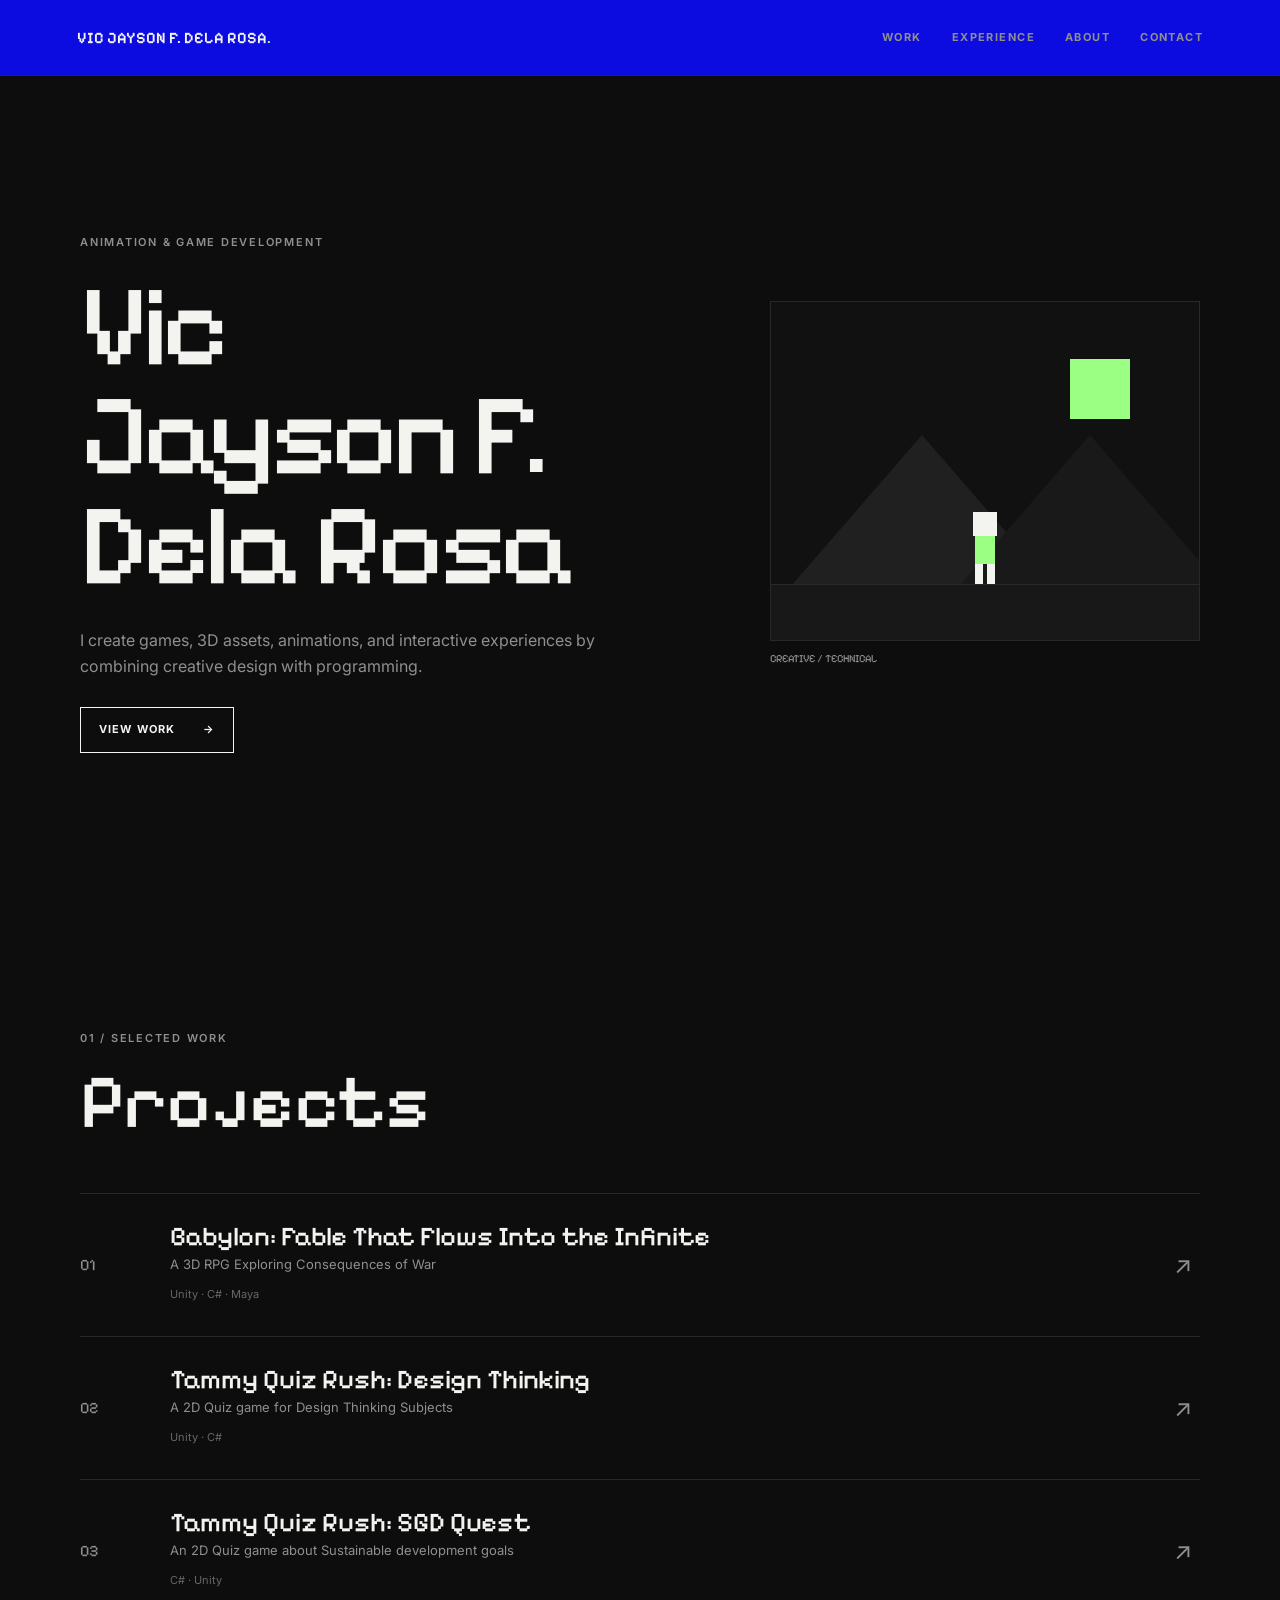
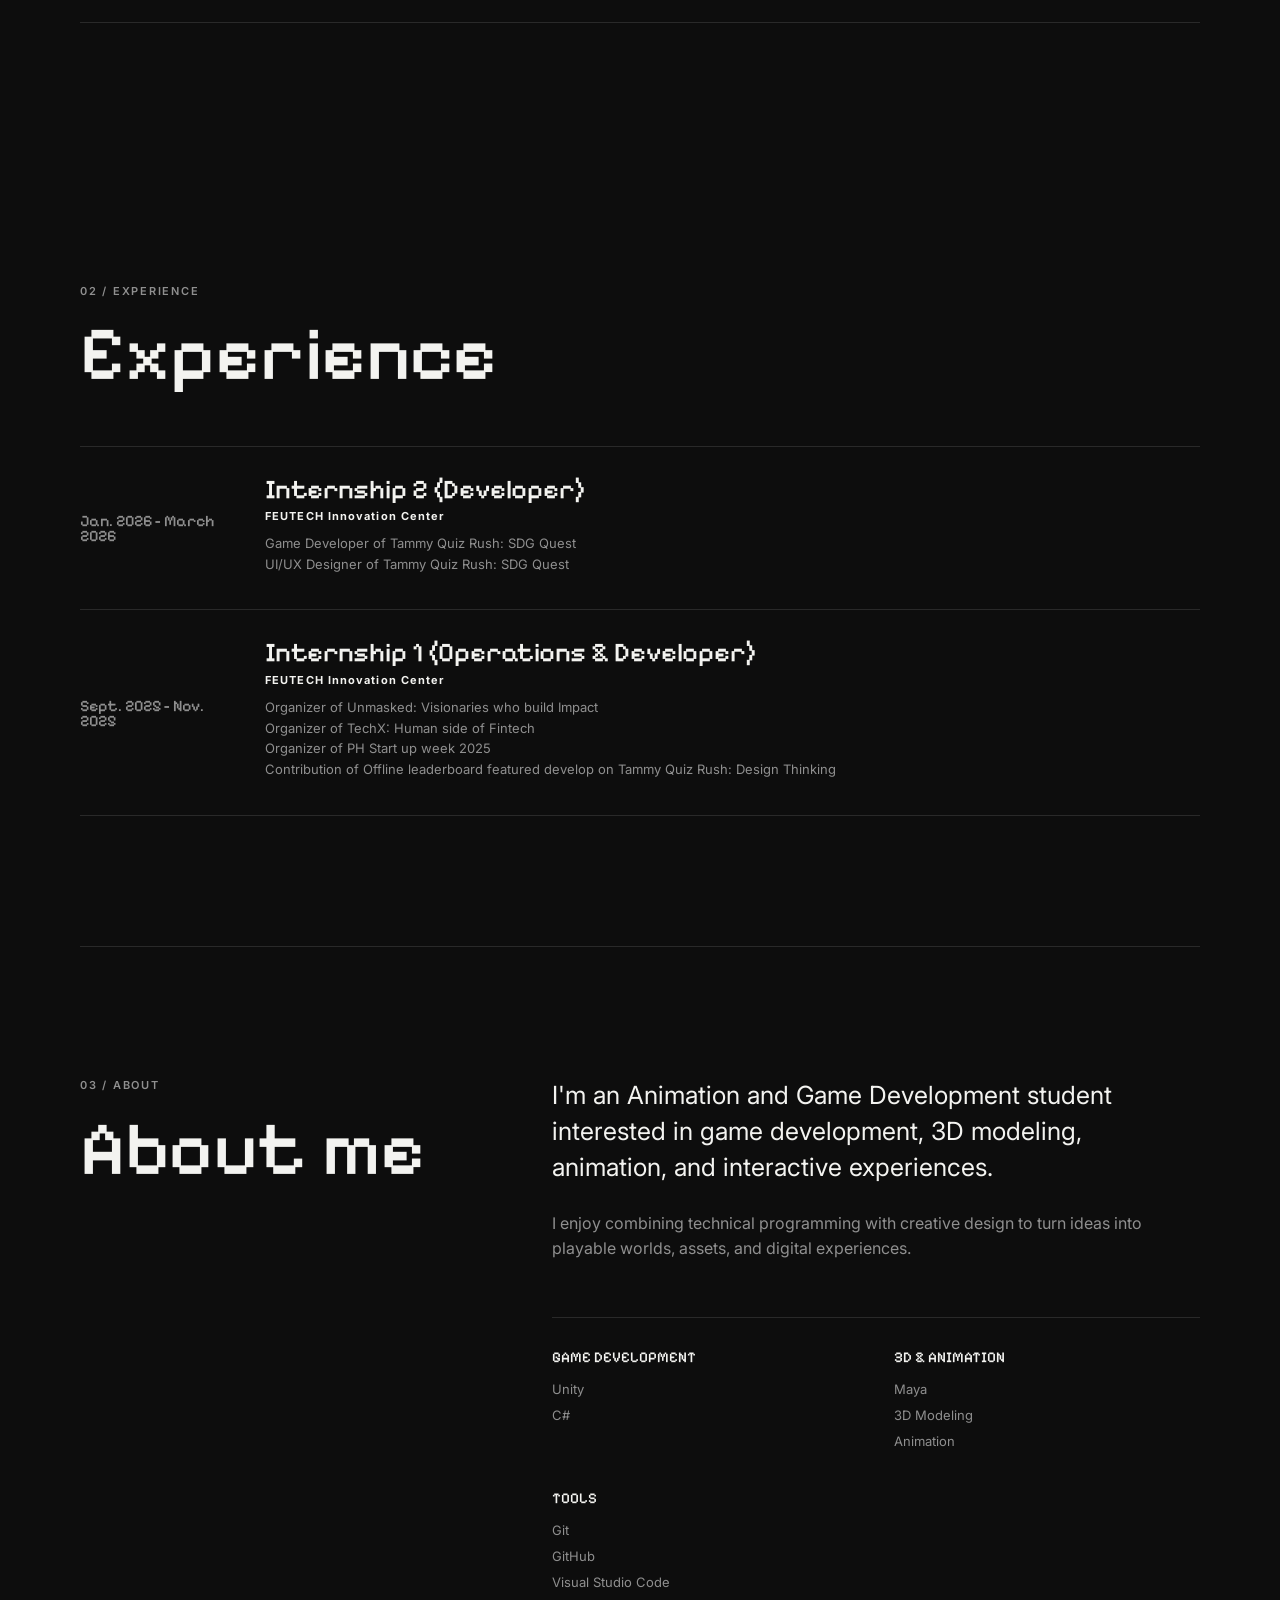
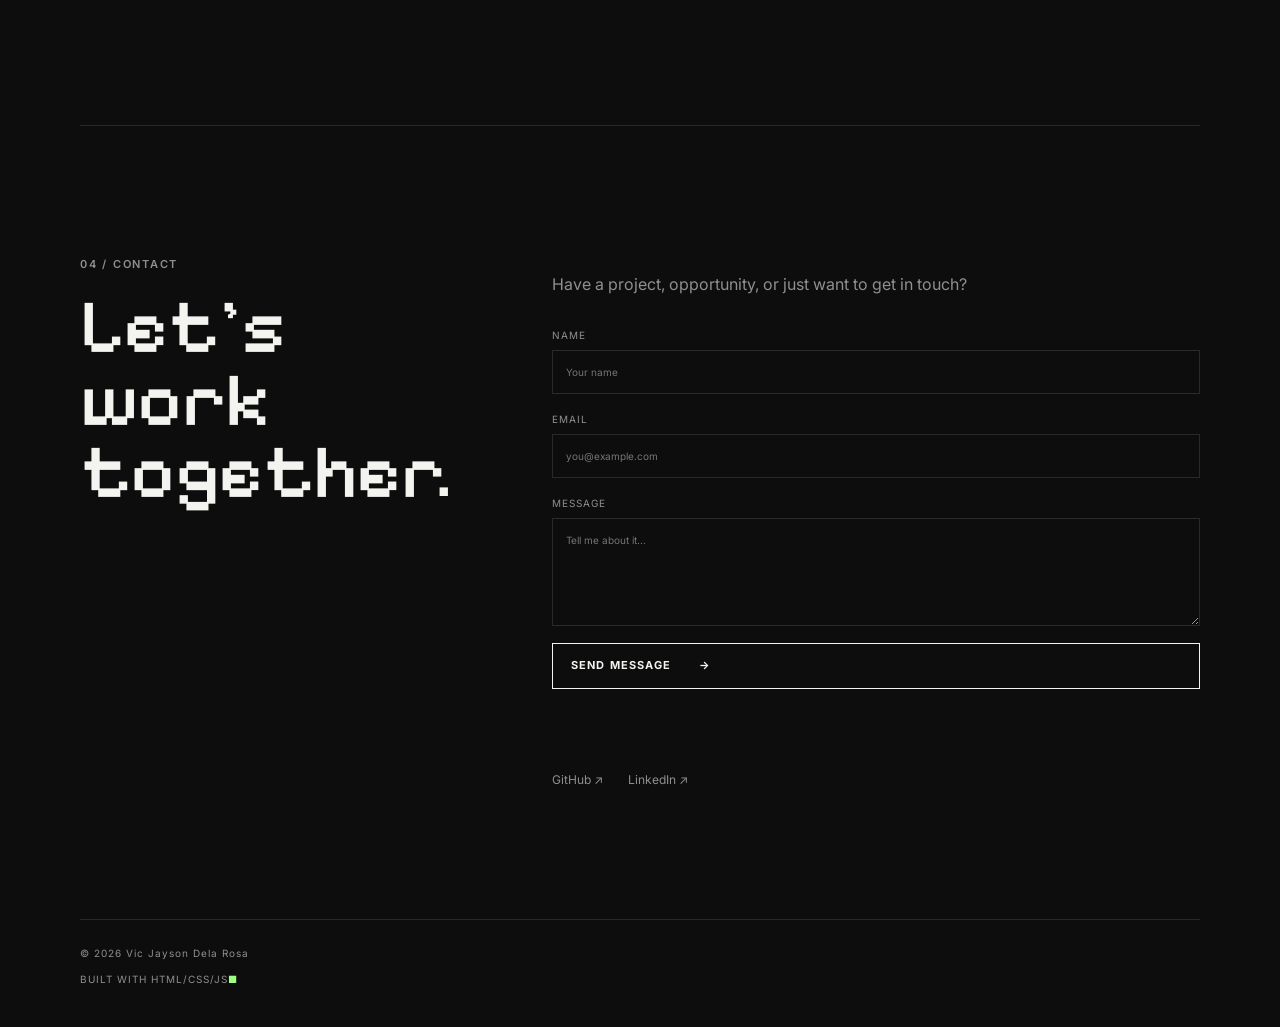
==== commit 8cdcbe78: "any" ====
--- a/my-portfolio/index.html
+++ b/my-portfolio/index.html
@@ -1,200 +1,39 @@
 <!DOCTYPE html>
 <html lang="en">
-    <head>
-        <meta charset="UTF-8"><meta name="viewport" content="width=device-width, initial-scale=1.0">
-        <title>Jayson Dela Rosa — Animation & Game Developer</title>
-        <link rel="preconnect" href="https://fonts.googleapis.com">
-        <link rel="preconnect" href="https://fonts.gstatic.com" crossorigin>
-        <link href="https://fonts.googleapis.com/css2?family=Inter:wght@400;500;600;700&family=Pixelify+Sans:wght@400;500;600;700&display=swap" rel="stylesheet">
-        <link rel="stylesheet" href="style.css">
-    </head>
+<head>
+<meta charset="UTF-8"><meta name="viewport" content="width=device-width, initial-scale=1.0">
+<title>Vic Jayson Dela Rosa — Animation & Game Developer</title>
+<link rel="preconnect" href="https://fonts.googleapis.com"><link rel="preconnect" href="https://fonts.gstatic.com" crossorigin>
+<link href="https://fonts.googleapis.com/css2?family=Inter:wght@400;500;600;700&family=Pixelify+Sans:wght@400;500;600;700&display=swap" rel="stylesheet">
+<link rel="stylesheet" href="style.css">
+</head>
+<body>
+<header class="header"><a class="logo" href="#home">VIC JAYSON F. DELA ROSA<span>.</span></a><button id="menuBtn">☰</button>
+<nav id="nav"><a href="#work">WORK</a><a href="#experience">EXPERIENCE</a><a href="#about">ABOUT</a><a href="#contact">CONTACT</a></nav></header>
+<main>
+<section class="hero" id="home"><div><p class="eyebrow">ANIMATION & GAME DEVELOPMENT</p><h1>Vic Jayson F.<br>Dela Rosa</h1><p class="intro">I create games, 3D assets, animations, and interactive experiences by combining creative design with programming.</p><a class="btn" href="#work">VIEW WORK <b>→</b></a></div>
+<div class="pixel-visual"><div class="scene" role="img" aria-label="Pixel art landscape with mountains, sun, and character"><div class="sun"></div><div class="mountain a"></div><div class="mountain b"></div><div class="ground"></div><div class="person"><i class="head"></i><i class="body"></i><i class="leg l"></i><i class="leg r"></i></div></div><p>CREATIVE / TECHNICAL</p></div></section>
 
-    <body>
-        <div class="boot-screen" aria-hidden="true">
-            <div class="boot-mark">J</div>
-            <p>LOADING PORTFOLIO</p>
-            <div class="boot-bar"><i></i></div>
-        </div>
-        <div class="scroll-progress" aria-hidden="true"><i></i></div>
-        <div class="ambient" aria-hidden="true">
-            <i></i><i></i><i></i><i></i><i></i><i></i>
-        </div>
-        <header class="header">
-            <a class="logo" href="#home">
-                VIC JAYSON F. DELA ROSA
-                <span>.</span>
-            </a>
-            <button id="menuBtn" type="button">☰</button>
-            <nav id="nav">
-                <a href="#work">WORK</a>
-                <a href="#experience">EXPERIENCE</a>
-                <a href="#about">ABOUT</a>
-                <a href="#contact">CONTACT</a>
-            </nav>
-        </header>
+<section class="section" id="work"><div class="title"><span>01 / SELECTED WORK</span><h2>Projects</h2></div><div class="projects">
+<article><small>01</small><div><h3>Babylon: Fable That Flows Into the Infinite</h3><p>A 3D RPG Exploring Consequences of War</p><em>Unity · C# · Maya</em></div><button class="open" data-id="babylon">↗</button></article>
+<article><small>02</small><div><h3>Tammy Quiz Rush: Design Thinking</h3><p>A 2D Quiz game for Design Thinking Subjects</p><em>Unity · C#</em></div><button class="open" data-id="DesignThinking">↗</button></article>
+<article><small>03</small><div><h3>Tammy Quiz Rush: SGD Quest</h3><p>An 2D Quiz game about Sustainable development goals</p><em>C# · Unity</em></div><button class="open" data-id="SDG">↗</button></article>
+</div></section>
 
-        <main>
-            <section class="hero" id="home">
-                <div>
-                    <span class="player-status"><i></i> AVAILABLE FOR NEW QUESTS</span>
-                    <p class="eyebrow">ANIMATION & GAME DEVELOPMENT</p>
-                    <h1>Vic Jayson F.<br>Dela Rosa</h1>
-                    <p class="intro">I create games, 3D assets, animations, and interactive experiences by combining creative design with programming.</p>
-                    <a class="btn" href="#work">VIEW WORK <b>→</b></a>
-                </div>
-                <div class="pixel-visual">
-                    <div class="scene-hud"><span>PLAYER 01</span><span>HP <i></i></span></div>
-                    <div class="scene">
-                        <div class="sun"></div>
-                        <div class="mountain a"></div>
-                        <div class="mountain b"></div>
-                        <div class="ground"></div>
-                        <div class="person">
-                            <i class="head"></i>
-                            <i class="body"></i>
-                            <i class="leg l"></i>
-                            <i class="leg r"></i>
-                        </div>
-                    </div>
-                    <p>CREATIVE / TECHNICAL</p>
-                    <div class="scroll-cue"><span>SCROLL TO EXPLORE</span><i>↓</i></div>
-                </div>
-            </section>
+<section class="section" id="experience"><div class="title"><span>02 / EXPERIENCE</span><h2>Experience</h2></div><div class="timeline">
+<article><time>Jan. 2026 - March 2026</time><div><h3>Internship 2 (Developer)</h3><strong>FEUTECH Innovation Center</strong><p>Game Developer of Tammy Quiz Rush: SDG Quest<br>UI/UX Designer of  Tammy Quiz Rush: SDG Quest</p></div></article>
+<article><time>Sept. 2025 - Nov. 2025</time><div><h3>Internship 1 (Operations & Developer)</h3><strong>FEUTECH Innovation Center</strong><p>Organizer of Unmasked: Visionaries who build Impact<br>Organizer of TechX: Human side of Fintech<br>Organizer of PH Start up week 2025<br>Contribution of Offline leaderboard featured develop on Tammy Quiz Rush: Design Thinking</p></div></article>
+</div></section>
 
-            <section class="section" id="work">
-                <div class="title">
-                    <span>01 / SELECTED WORK</span>
-                    <h2>Projects</h2>
-                </div>
-                <div class="projects">
-                    <article>
-                        <small>01</small>
-                        <div>
-                            <h3>Babylon: Fable That Flows Into the Infinite </h3>
-                            <p>A 3D RPG Exploring Consiquences of War</p>
-                            <em>Unity · C# · Maya</em>
-                        </div>
-                        <button class="open" data-id="Babylon" type="button">↗</button>
-                    </article>
-                    <article>
-                        <small>02</small>
-                        <div>
-                            <h3>Tammy Quiz Rush: Design Thinking</h3>
-                            <p>A 2D Quiz game for Design Thinking Subjects</p>
-                            <em>Unity · C#</em>
-                        </div>
-                        <button class="open" data-id="modeling" type="button">↗</button>
-                    </article>
-                    <article>
-                        <small>03</small>
-                        <div>
-                            <h3>Tammy Quiz Rush: SGD Quest</h3>
-                            <p>An 2D Quiz game about Sustainable development goals</p>
-                            <em>C# · Unity</em>
-                        </div>
-                        <button class="open" data-id="animation" type="button">↗</button>
-                    </article>
-                </div>
-            </section>
+<section class="section split" id="about"><div class="title"><span>03 / ABOUT</span><h2>About me</h2></div><div><p class="large">I'm an Animation and Game Development student interested in game development, 3D modeling, animation, and interactive experiences.</p><p class="muted">I enjoy combining technical programming with creative design to turn ideas into playable worlds, assets, and digital experiences.</p>
+<div class="skills"><div><h4>GAME DEVELOPMENT</h4><p>Unity<br>C#</p></div><div><h4>3D & ANIMATION</h4><p>Maya<br>3D Modeling<br>Animation</p></div><div><h4>TOOLS</h4><p>Git<br>GitHub<br>Visual Studio Code</p></div></div></div></section>
 
-            <section class="section" id="experience">
-                <div class="title">
-                    <span>02 / EXPERIENCE</span>
-                    <h2>Experience</h2>
-                </div>
-                <div class="timeline">
-                    <article>
-                        <time>Jan. 2026 - March 2026</time>
-                        <div>
-                            <h3>Internship 2 (Developer)</h3>
-                            <strong>FEUTECH Innovation Center</strong>
-                            <p>Game Developer of Tammy Quiz Rush: SDG Quest<br>UI/UX Designer of  Tammy Quiz Rush: SDG Quest</p>
-                        </div>
-                    </article>
-                    <article>
-                        <time>Sept. 2025 - Nov. 2025</time>
-                        <div>
-                            <h3>Internship 1 (Operations & Developer)</h3>
-                            <strong>FEUTECH Innovation Center</strong>
-                            <p>Organizer of Unmasked: Visionaries who build Impact<br>Organizer of TechX: Human side of Fintech<br>Organizer of PH Start up week 2025<br>Contribution of Offline leaderboard featured develop on Tammy Quiz Rush: Design Thinkin</p>
-                        </div>
-                    </article>
-                </div>
-            </section>
+<section class="section split" id="contact"><div class="title"><span>04 / CONTACT</span><h2>Let's work<br>together.</h2></div><div><p class="muted">Have a project, opportunity, or just want to get in touch?</p>
+<form id="contactForm"><label>NAME<input required name="name" placeholder="Your name"></label><label>EMAIL<input required type="email" name="email" placeholder="you@example.com"></label><label>MESSAGE<textarea required name="message" rows="5" placeholder="Tell me about it..."></textarea></label><button class="btn" type="submit">SEND MESSAGE <b>→</b></button><p id="status"></p></form>
+<div class="socials"><a href="https://github.com/Nanashi1215">GitHub ↗</a><a href="https://www.linkedin.com/in/vic-jayson-dela-rosa-59988a388/">LinkedIn ↗</a></div></div></section>
+</main>
+<footer><div><span>© 2026 Vic Jayson Dela Rosa</span><span>BUILT WITH HTML/CSS/JS<b>■</b></span></div></footer>
 
-            <section class="section split" id="about">
-                <div class="title">
-                    <span>03 / ABOUT</span>
-                    <h2>About me</h2>
-                </div>
-                <div>
-                    <p class="large">I'm an Animation and Game Development student interested in game development, 3D modeling, animation, and interactive experiences.</p>
-                    <p class="muted">I enjoy combining technical programming with creative design to turn ideas into playable worlds, assets, and digital experiences.</p>
-                    <div class="skills">
-                        <div>
-                            <h4>GAME DEVELOPMENT</h4>
-                            <p>Unity<br>C#
-                        </div>
-                        <div>
-                            <h4>3D & ANIMATION</h4>
-                            <p>Maya<br>3D Modeling<br>Animation</p>
-                        </div>
-                        <div>
-                            <h4>TOOLS</h4>
-                            <p>Git<br>GitHub<br>Visual Studio Code</p>
-                        </div>
-                    </div>
-                </div>
-            </section>
-
-            <section class="section split" id="contact">
-                <div class="title">
-                    <span>04 / CONTACT</span>
-                    <h2>Let's work<br>together.</h2>
-                </div>
-                <div>
-                    <p class="muted">Have a project, opportunity, or just want to get in touch?</p>
-                    <form id="contactForm">
-                        <label>
-                            NAME
-                            <input required name="name" placeholder="Your name">
-                        </label>
-                        <label>
-                            EMAIL
-                            <input required type="email" name="email" placeholder="you@example.com">
-                        </label>
-                        <label>
-                            MESSAGE
-                            <textarea required name="message" rows="5" placeholder="Tell me about it..."></textarea>
-                        </label>
-                        <button class="btn" type="submit">SEND MESSAGE <b>→</b></button>
-                        <p id="status"></p>
-                    </form>
-                    <div class="socials">
-                        <a href="https://github.com/Nanashi1215">GitHub ↗</a>
-                        <a href="https://www.linkedin.com/in/vic-jayson-dela-rosa-59988a388/">LinkedIn ↗</a>
-                    </div>
-                </div>
-            </section>
-        </main>
-
-        <footer>
-            <span>© 2026 Vic Jayson F. Dela Rosa</span>
-            <span>BUILT WITH HTML/CSS<b>■</b></span>
-        </footer>
-
-        <div class="modal" id="modal" aria-hidden="true">
-            <div class="modalbox" role="dialog" aria-modal="true" aria-labelledby="mtitle">
-                <button id="close" type="button" aria-label="Close project details">×</button>
-                <p class="eyebrow" id="mcat"></p>
-                <h2 id="mtitle"></h2>
-                <p id="mdesc"></p>
-                <strong id="mtools"></strong>
-                <div class="placeholder">PROJECT<br>IMAGE</div>
-                <a href="#">PLAY / DEMO ↗</a>
-                <a href="#">GITHUB ↗</a>
-            </div>
-        </div>
-        <script type="module" src="script.js"></script>
-    </body>
-</html>
+<div class="modal" id="modal"><div class="modalbox"><button id="close">×</button><p class="eyebrow" id="mcat"></p><h2 id="mtitle"></h2><p id="mdesc"></p><strong id="mtools"></strong><img class="placeholder" id="projectImage" src="/babylon.jpg" alt="Project image"><a id="demoLink" href="#">PLAY / DEMO ↗</a> &nbsp;&nbsp; <a id="githubLink" href="#">GITHUB ↗</a></div></div>
+<script type="module" src="script.js"></script>
+</body></html>
--- a/my-portfolio/style.css
+++ b/my-portfolio/style.css
@@ -1,24 +1,547 @@
-:root{--paper:#fff9e8;--ink:#20233d;--muted:#666b86;--purple:#7257e8;--purple-dark:#4e3aac;--green:#68d66b;--yellow:#ffd458;--pink:#ff7da9;--blue:#4eb8ed;--line:#272943;--pixel:"Pixelify Sans",cursive;--sans:"Inter",sans-serif;--shadow:5px 6px 0 var(--line)}
-*{box-sizing:border-box}html{scroll-behavior:smooth;scroll-padding-top:96px}body{margin:0;color:var(--ink);font-family:var(--sans);line-height:1.6;overflow-x:hidden;background-color:var(--paper);background-image:radial-gradient(#dfd8bd 1.2px,transparent 1.2px);background-size:24px 24px}body::before{content:"";position:fixed;inset:0;z-index:-1;pointer-events:none;background:linear-gradient(180deg,rgba(255,255,255,.45),transparent 30%)}::selection{color:#fff;background:var(--purple)}a{color:inherit;text-decoration:none}button,input,textarea{font:inherit}button,a{-webkit-tap-highlight-color:transparent}
-.header{position:sticky;top:14px;z-index:20;width:min(1180px,calc(100% - 32px));min-height:68px;margin:14px auto 0;padding:10px 18px;display:flex;align-items:center;justify-content:space-between;gap:24px;background:rgba(255,249,232,.92);border:3px solid var(--line);border-radius:18px;box-shadow:4px 5px 0 var(--line);backdrop-filter:blur(12px)}.logo{display:flex;align-items:center;gap:10px;font:700 16px var(--pixel);letter-spacing:.02em}.logo::before{content:"J";display:grid;place-items:center;width:34px;height:34px;color:#fff;background:var(--purple);border:2px solid var(--line);border-radius:10px;box-shadow:2px 2px 0 var(--line)}.logo span{color:var(--pink)}nav{display:flex;align-items:center;gap:6px}nav a{padding:8px 12px;font:700 12px var(--pixel);letter-spacing:.08em;border-radius:9px;transition:.2s ease}nav a:hover,nav a.active{color:#fff;background:var(--purple);transform:translateY(-2px)}#menuBtn{display:none;width:40px;height:40px;padding:0;color:var(--ink);background:var(--yellow);border:2px solid var(--line);border-radius:10px;box-shadow:2px 2px 0 var(--line);cursor:pointer}
-.hero,.section{width:min(1120px,calc(100% - 40px));margin-inline:auto}.hero{min-height:calc(100vh - 98px);padding:88px 0 104px;display:grid;grid-template-columns:1.08fr .92fr;align-items:center;gap:clamp(40px,7vw,100px)}.hero>div:first-child{position:relative;z-index:2}.eyebrow,.title>span{display:inline-block;margin:0;padding:7px 11px;color:var(--purple-dark);background:#e8e0ff;border:2px solid currentColor;border-radius:999px;font:700 11px var(--pixel);letter-spacing:.12em}h1,h2,h3,time{font-family:var(--pixel)}h1{margin:22px 0 20px;font-size:clamp(60px,8vw,110px);font-weight:700;line-height:.82;letter-spacing:-.045em;text-shadow:4px 4px 0 #fff,7px 7px 0 var(--purple)}h2{margin:10px 0 0;font-size:clamp(48px,6vw,78px);line-height:.95;letter-spacing:-.035em}h3{margin:0;font-size:clamp(22px,2.3vw,30px);line-height:1.05}.intro{max-width:570px;margin:30px 0;color:var(--muted);font-size:17px;font-weight:500}.btn{display:inline-flex;align-items:center;gap:30px;padding:14px 20px;color:#fff;background:var(--purple);border:3px solid var(--line);border-radius:12px;box-shadow:4px 5px 0 var(--line);font:700 13px var(--pixel);letter-spacing:.08em;cursor:pointer;transition:.15s}.btn:hover{background:var(--purple-dark);transform:translate(2px,2px);box-shadow:2px 3px 0 var(--line)}.btn:active{transform:translate(4px,5px);box-shadow:none}
-.pixel-visual{width:min(460px,100%);justify-self:end;perspective:800px}.scene{position:relative;height:385px;overflow:hidden;background:linear-gradient(#74cdf9 0 64%,#a4e178 64%);border:4px solid var(--line);border-radius:28px 28px 18px 18px;box-shadow:9px 11px 0 var(--line);transition:transform .25s ease;transform-style:preserve-3d}.scene::before,.scene::after{content:"";position:absolute;width:85px;height:28px;background:#fff;border:3px solid var(--line);border-radius:50%;box-shadow:34px 7px 0 -3px #fff,-28px 10px 0 -5px #fff;animation:drift 8s ease-in-out infinite alternate}.scene::before{top:58px;left:52px}.scene::after{top:130px;right:38px;transform:scale(.7);animation-delay:-3s}.sun{position:absolute;top:38px;right:48px;width:66px;height:66px;background:var(--yellow);border:4px solid var(--line);border-radius:50%;box-shadow:0 0 0 9px rgba(255,212,88,.35);animation:bob 3s ease-in-out infinite}.mountain{position:absolute;bottom:70px;width:250px;height:180px;background:#b291df;border:4px solid var(--line);transform:rotate(45deg);border-radius:20px}.mountain.a{left:-42px}.mountain.b{right:-60px;width:285px;height:220px;background:#856bc7}.mountain::after{content:"";position:absolute;inset:0 0 auto auto;width:47%;height:47%;background:#fff9e8;clip-path:polygon(0 0,100% 0,100% 100%,74% 67%,48% 85%,22% 60%,0 78%)}.ground{position:absolute;inset:auto 0 0;height:78px;background:#5bc85f;border-top:4px solid var(--line)}.ground::after{content:"";position:absolute;inset:17px 0 auto;border-top:4px dashed rgba(39,41,67,.35)}.person{position:absolute;z-index:4;left:50%;bottom:69px;width:46px;height:100px;transform:translateX(-50%);animation:hero-idle 1.5s ease-in-out infinite;filter:drop-shadow(6px 6px 0 rgba(32,35,61,.2))}.person i{position:absolute;display:block;border:3px solid var(--line)}.head{top:0;left:8px;width:34px;height:34px;background:#ffc48e;border-radius:50%;box-shadow:inset 0 9px 0 #5b3b30}.head::after{content:"•  •";position:absolute;top:7px;left:6px;font-size:12px;white-space:pre}.body{top:31px;left:4px;width:42px;height:46px;background:var(--purple);border-radius:12px 12px 6px 6px}.leg{bottom:0;width:14px;height:29px;background:var(--yellow);border-radius:0 0 6px 6px}.leg.l{left:7px;transform:rotate(3deg)}.leg.r{right:4px;transform:rotate(-3deg)}.pixel-visual>p{display:flex;justify-content:space-between;margin:18px 4px 0;font:700 12px var(--pixel);letter-spacing:.12em}.pixel-visual>p::before{content:"LV. 01";color:var(--purple)}
-.section{position:relative;padding:120px 0}.section+.section{border-top:3px dashed rgba(39,41,67,.24)}.title{margin-bottom:52px}.projects{display:grid;gap:22px}.projects article{display:grid;grid-template-columns:64px 1fr 54px;gap:22px;align-items:center;min-height:160px;padding:26px;background:var(--paper);border:3px solid var(--line);border-radius:18px;box-shadow:var(--shadow);transition:.2s}.projects article:nth-child(2){background:#eef9ff}.projects article:nth-child(3){background:#fff1f6}.projects article:hover{transform:translate(-3px,-5px) rotate(-.25deg);box-shadow:9px 11px 0 var(--line)}.projects small{display:grid;place-items:center;width:50px;height:50px;color:#fff;background:var(--purple);border:3px solid var(--line);border-radius:50%;font:700 18px var(--pixel)}.projects article:nth-child(2) small{background:var(--blue)}.projects article:nth-child(3) small{background:var(--pink)}.projects p,.timeline p{margin:8px 0;color:var(--muted);font-size:14px}.projects em{color:var(--purple-dark);font-size:11px;font-style:normal;font-weight:800;letter-spacing:.09em}.open{display:grid;place-items:center;width:46px;height:46px;color:var(--ink);background:var(--yellow);border:3px solid var(--line);border-radius:12px;box-shadow:3px 3px 0 var(--line);font-size:24px;cursor:pointer;transition:.16s}.open:hover{color:#fff;background:var(--purple);transform:rotate(8deg) scale(1.08)}
-.timeline{position:relative;display:grid;gap:30px;padding-left:38px}.timeline::before{content:"";position:absolute;left:11px;top:10px;bottom:10px;border-left:4px dashed var(--purple)}.timeline article{position:relative;display:grid;grid-template-columns:190px 1fr;gap:35px;padding:30px;background:#fff;border:3px solid var(--line);border-radius:18px;box-shadow:var(--shadow)}.timeline article::before{content:"★";position:absolute;left:-49px;top:30px;display:grid;place-items:center;width:38px;height:38px;background:var(--yellow);border:3px solid var(--line);border-radius:50%;font-size:17px}.timeline time{color:var(--purple-dark);font-size:18px;font-weight:700}.timeline strong{display:inline-block;margin-top:7px;font-size:11px;letter-spacing:.1em}.split{display:grid;grid-template-columns:33% 1fr;gap:clamp(45px,8vw,100px)}.large{margin-top:0;font-size:clamp(22px,2.5vw,29px);font-weight:700;line-height:1.5}.muted{color:var(--muted)}.skills{display:grid;grid-template-columns:repeat(3,1fr);gap:18px;margin-top:45px}.skills>div{padding:24px;background:#fff;border:3px solid var(--line);border-radius:16px;box-shadow:4px 5px 0 var(--line);transition:transform .2s}.skills>div:hover{transform:translateY(-6px) rotate(1deg)}.skills>div:nth-child(2){background:#fff1f6}.skills>div:nth-child(3){background:#eef9ff}.skills h4{margin:0 0 13px;color:var(--purple-dark);font:700 15px var(--pixel)}.skills p{margin:0;color:var(--muted);font-size:13px;line-height:2}
-form{display:grid;gap:19px;margin-top:30px}label{color:var(--purple-dark);font:700 11px var(--pixel);letter-spacing:.1em}input,textarea{display:block;width:100%;margin-top:8px;padding:14px 16px;color:var(--ink);background:#fff;border:3px solid var(--line);border-radius:12px;outline:0;box-shadow:3px 3px 0 rgba(39,41,67,.25);transition:.18s}input:focus,textarea:focus{border-color:var(--purple);box-shadow:4px 4px 0 var(--purple);transform:translateY(-2px)}textarea{resize:vertical}#status{min-height:20px;margin:0;color:var(--purple-dark);font:700 12px var(--pixel)}.socials{display:flex;flex-wrap:wrap;gap:14px;margin-top:36px}.socials a{padding:8px 13px;background:var(--yellow);border:2px solid var(--line);border-radius:9px;box-shadow:2px 2px 0 var(--line);font:700 12px var(--pixel);transition:.15s}.socials a:hover{color:#fff;background:var(--purple);transform:translateY(-3px)}footer{width:min(1120px,calc(100% - 40px));margin:auto;padding:28px 0 44px;display:flex;justify-content:space-between;gap:20px;border-top:3px solid var(--line);color:var(--muted);font:700 10px var(--pixel);letter-spacing:.1em}footer b{margin-left:8px;color:var(--pink)}
-.modal{display:none;position:fixed;inset:0;z-index:50;padding:30px;place-items:center;background:rgba(32,35,61,.78);backdrop-filter:blur(7px)}.modal.show{display:grid;animation:fade-in .2s ease}.modalbox{position:relative;width:min(720px,100%);max-height:90vh;overflow-y:auto;padding:42px;background:var(--paper);border:4px solid var(--line);border-radius:22px;box-shadow:10px 12px 0 var(--line);animation:pop-in .3s cubic-bezier(.2,.9,.25,1.2)}#close{position:absolute;top:15px;right:15px;display:grid;place-items:center;width:39px;height:39px;color:var(--ink);background:var(--pink);border:3px solid var(--line);border-radius:10px;cursor:pointer}.modalbox h2{margin:16px 50px 20px 0;font-size:clamp(36px,6vw,62px)}.modalbox>p{color:var(--muted)}#mtools{color:var(--purple-dark);font-family:var(--pixel)}.placeholder{height:210px;margin:25px 0;display:grid;place-items:center;color:var(--purple-dark);background:#e8e0ff;border:3px dashed var(--purple);border-radius:15px;text-align:center;font:700 18px var(--pixel)}.modalbox>a{display:inline-block;margin:0 16px 8px 0;font:700 13px var(--pixel)}.modalbox>a:hover{color:var(--purple)}.reveal{opacity:0;transform:translateY(24px)}.reveal.visible{opacity:1;transform:translateY(0);transition:opacity .55s ease,transform .55s ease}:focus-visible{outline:4px solid var(--pink);outline-offset:4px}
-@keyframes drift{to{transform:translateX(22px)}}@keyframes bob{50%{transform:translateY(-8px) rotate(4deg)}}@keyframes hero-idle{50%{transform:translate(-50%,-5px)}}@keyframes fade-in{from{opacity:0}}@keyframes pop-in{from{opacity:0;transform:scale(.88) translateY(20px)}}
-@media(max-width:850px){.header{top:8px;width:calc(100% - 20px);margin-top:8px}.logo{font-size:13px}nav{display:none;position:absolute;top:76px;left:0;right:0;padding:14px;flex-direction:column;align-items:stretch;background:var(--paper);border:3px solid var(--line);border-radius:16px;box-shadow:var(--shadow)}nav.open{display:flex}nav a{text-align:center}#menuBtn{display:grid;place-items:center}.hero{grid-template-columns:1fr;padding:90px 0}.pixel-visual{width:min(520px,100%);justify-self:center}.split{grid-template-columns:1fr;gap:25px}.skills{grid-template-columns:repeat(2,1fr)}}
-@media(max-width:560px){.hero,.section,footer{width:min(100% - 26px,1120px)}.hero{padding:68px 0 80px}h1{font-size:clamp(52px,17vw,78px)}.scene{height:310px}.section{padding:82px 0}.projects article{grid-template-columns:48px 1fr;padding:20px}.projects .open{grid-column:2;justify-self:end}.timeline{padding-left:26px}.timeline article{grid-template-columns:1fr;gap:10px;padding:24px 20px}.timeline article::before{left:-39px;width:30px;height:30px}.skills{grid-template-columns:1fr}.modal{padding:14px}.modalbox{padding:30px 22px}footer{flex-direction:column}}
-@media(prefers-reduced-motion:reduce){*,*::before,*::after{scroll-behavior:auto!important;animation-duration:.01ms!important;animation-iteration-count:1!important;transition-duration:.01ms!important}}
-
-/* Experience layer */
-.boot-screen{position:fixed;inset:0;z-index:100;display:grid;place-content:center;justify-items:center;gap:14px;color:#fff;background:var(--ink);transition:opacity .45s ease,visibility .45s ease}.boot-screen.done{opacity:0;visibility:hidden}.boot-mark{display:grid;place-items:center;width:74px;height:74px;background:var(--purple);border:4px solid #fff;border-radius:20px;box-shadow:7px 7px 0 var(--pink);font:700 44px var(--pixel);animation:boot-bounce .7s ease-in-out infinite alternate}.boot-screen p{margin:8px 0 0;font:700 12px var(--pixel);letter-spacing:.18em}.boot-bar{width:210px;height:13px;padding:2px;border:2px solid #fff;border-radius:99px}.boot-bar i{display:block;width:0;height:100%;background:var(--yellow);border-radius:99px;animation:boot-load .85s cubic-bezier(.6,0,.2,1) forwards}.scroll-progress{position:fixed;top:0;left:0;right:0;z-index:80;height:5px;pointer-events:none}.scroll-progress i{display:block;width:0;height:100%;background:linear-gradient(90deg,var(--pink),var(--yellow),var(--green),var(--blue));box-shadow:0 1px 6px rgba(114,87,232,.45)}.ambient{position:fixed;inset:0;z-index:-1;overflow:hidden;pointer-events:none}.ambient i{position:absolute;width:12px;height:12px;background:var(--yellow);border:2px solid var(--line);transform:rotate(45deg);opacity:.24;animation:float-up 16s linear infinite}.ambient i:nth-child(1){left:7%;top:83%;animation-delay:-2s}.ambient i:nth-child(2){left:21%;top:46%;width:8px;height:8px;animation-delay:-7s}.ambient i:nth-child(3){left:48%;top:92%;background:var(--pink);animation-delay:-12s}.ambient i:nth-child(4){left:69%;top:65%;width:9px;height:9px;background:var(--blue);animation-delay:-5s}.ambient i:nth-child(5){left:87%;top:88%;animation-delay:-9s}.ambient i:nth-child(6){left:94%;top:32%;width:7px;height:7px;background:var(--green);animation-delay:-14s}
-.player-status{display:flex;align-items:center;gap:8px;width:max-content;margin-bottom:14px;color:var(--purple-dark);font:700 10px var(--pixel);letter-spacing:.12em}.player-status i{width:9px;height:9px;background:var(--green);border:2px solid var(--line);border-radius:50%;box-shadow:0 0 0 4px rgba(104,214,107,.2);animation:status-pulse 1.8s ease-out infinite}.scene-hud{display:flex;justify-content:space-between;align-items:center;margin:0 7px 10px;font:700 10px var(--pixel);letter-spacing:.1em}.scene-hud span:last-child{display:flex;align-items:center;gap:7px}.scene-hud span:last-child i{display:block;width:76px;height:9px;padding:1px;background:linear-gradient(90deg,var(--pink) 78%,#ddd 78%);border:2px solid var(--line);border-radius:99px}.scroll-cue{display:flex;align-items:center;justify-content:flex-end;gap:9px;margin-top:24px;color:var(--muted);font:700 9px var(--pixel);letter-spacing:.13em}.scroll-cue i{display:grid;place-items:center;width:26px;height:34px;color:var(--ink);background:#fff;border:2px solid var(--line);border-radius:99px;font-style:normal;animation:scroll-tick 1.4s ease-in-out infinite}
-.section::before{position:absolute;right:0;top:73px;color:rgba(78,58,172,.07);font:700 clamp(64px,11vw,150px) var(--pixel);line-height:1;pointer-events:none}.section#work::before{content:"LEVEL 01"}.section#experience::before{content:"LEVEL 02"}.section#about::before{content:"LEVEL 03"}.section#contact::before{content:"FINAL"}.title{position:relative;z-index:1}.projects article::after{content:"QUEST";position:absolute;top:-13px;right:22px;padding:3px 10px;color:#fff;background:var(--purple);border:2px solid var(--line);border-radius:7px;font:700 9px var(--pixel);letter-spacing:.1em;transform:rotate(2deg)}.projects article:nth-child(2)::after{background:var(--blue)}.projects article:nth-child(3)::after{background:var(--pink)}.projects article{isolation:isolate;overflow:visible}.projects article .card-glow{position:absolute;inset:0;z-index:-1;pointer-events:none;border-radius:15px;background:radial-gradient(260px circle at var(--mx,50%) var(--my,50%),rgba(255,212,88,.32),transparent 68%)}
-.skills>div::before{display:block;margin-bottom:12px;font:700 22px var(--pixel)}.skills>div:nth-child(1)::before{content:"⚔"}.skills>div:nth-child(2)::before{content:"◆"}.skills>div:nth-child(3)::before{content:"⌘"}.timeline article{transition:transform .2s ease,box-shadow .2s ease}.timeline article:hover{transform:translateX(7px);box-shadow:8px 9px 0 var(--line)}
-@keyframes boot-bounce{to{transform:translateY(-7px) rotate(3deg)}}@keyframes boot-load{to{width:100%}}@keyframes float-up{to{transform:translateY(-115vh) rotate(405deg)}}@keyframes status-pulse{70%{box-shadow:0 0 0 8px rgba(104,214,107,0)}}@keyframes scroll-tick{50%{transform:translateY(5px)}}
-@media(max-width:850px){.section::before{top:55px}.scene-hud{margin-top:10px}}
-@media(max-width:560px){.player-status{font-size:9px}.section::before{font-size:60px;top:38px}.scroll-cue{display:none}.projects article::after{right:14px}.boot-screen{display:none}}
-@media(prefers-reduced-motion:reduce){.boot-screen{display:none}.ambient{display:none}}
-.projects article{position:relative}
+footer > div:first-child {
+  display: flex;
+  flex-direction: column;
+  gap: 10px;
+}
+:root {
+  --bg: #0d0d0d;
+  --surface: #151515;
+  --text: #f3f3f0;
+  --muted: #8f8f8f;
+  --line: #292929;
+  --accent: #9aff83;
+  --pixel: "Pixelify Sans", sans-serif;
+  --sans: "Inter", sans-serif;
+}
+* {
+  box-sizing: border-box;
+}
+html {
+  scroll-behavior: smooth;
+}
+body {
+  margin: 0;
+  background: var(--bg);
+  color: var(--text);
+  font-family: var(--sans);
+  line-height: 1.6;
+}
+a {
+  color: inherit;
+  text-decoration: none;
+}
+button,
+input,
+textarea {
+  font: inherit;
+}
+.header {
+  height: 76px;
+  position: sticky;
+  top: 0;
+  z-index: 10;
+  display: flex;
+  align-items: center;
+  justify-content: space-between;
+  padding: 0 6vw;
+  background: #0d0deef2;
+  backdrop-filter: blur(10px);
+  border-bottom: 1px solid var(--line);
+}
+.logo {
+  font: 600 16px var(--pixel);
+}
+.logo span,
+footer b {
+  color: var(--accent);
+}
+nav {
+  display: flex;
+  gap: 30px;
+}
+nav a {
+  font-size: 11px;
+  font-weight: 700;
+  letter-spacing: 0.13em;
+  color: var(--muted);
+}
+nav a:hover {
+  color: var(--text);
+}
+#menuBtn {
+  display: none;
+  background: none;
+  border: 0;
+  color: var(--text);
+  font-size: 20px;
+}
+.hero,
+.section {
+  width: min(1120px, 88vw);
+  margin: auto;
+}
+.hero {
+  min-height: calc(100vh - 76px);
+  display: grid;
+  grid-template-columns: 1fr 1fr;
+  align-items: center;
+  gap: 70px;
+  padding: 70px 0;
+}
+.eyebrow,
+.title > span {
+  font-size: 11px;
+  font-weight: 600;
+  letter-spacing: 0.16em;
+  color: var(--muted);
+}
+h1,
+h2,
+h3,
+time {
+  font-family: var(--pixel);
+  font-weight: 500;
+  line-height: 0.95;
+}
+h1 {
+  font-size: clamp(64px, 9vw, 118px);
+  letter-spacing: -0.05em;
+  margin: 20px 0;
+}
+h2 {
+  font-size: clamp(48px, 6vw, 76px);
+  margin: 0;
+}
+h3 {
+  font-size: 27px;
+  margin: 0;
+}
+.intro {
+  max-width: 520px;
+  color: var(--muted);
+  margin: 28px 0;
+}
+.btn {
+  display: inline-flex;
+  gap: 28px;
+  padding: 13px 18px;
+  border: 1px solid var(--text);
+  background: transparent;
+  color: var(--text);
+  font-size: 11px;
+  font-weight: 700;
+  letter-spacing: 0.1em;
+  cursor: pointer;
+}
+.btn:hover {
+  background: var(--text);
+  color: var(--bg);
+}
+.pixel-visual {
+  width: min(430px, 100%);
+  justify-self: end;
+  color: var(--muted);
+}
+.scene {
+  height: 340px;
+  background: #111;
+  border: 1px solid var(--line);
+  position: relative;
+  overflow: hidden;
+}
+.sun {
+  position: absolute;
+  width: 52px;
+  height: 52px;
+  right: 18%;
+  top: 17%;
+  background: var(--accent);
+  box-shadow: 8px 0 var(--accent), 0 8px var(--accent), 8px 8px var(--accent);
+}
+.mountain {
+  position: absolute;
+  bottom: 55px;
+  width: 0;
+  height: 0;
+  border-left: 130px solid transparent;
+  border-right: 130px solid transparent;
+  border-bottom: 150px solid #202020;
+}
+.mountain.a {
+  left: 5%;
+}
+.mountain.b {
+  right: -5%;
+  border-bottom-color: #191919;
+}
+.ground {
+  position: absolute;
+  bottom: 0;
+  left: 0;
+  right: 0;
+  height: 56px;
+  background: #181818;
+  border-top: 1px solid var(--line);
+}
+.person {
+  position: absolute;
+  left: 50%;
+  bottom: 56px;
+  width: 28px;
+  height: 72px;
+  transform: translateX(-50%);
+}
+.person i {
+  display: block;
+}
+.head {
+  width: 24px;
+  height: 24px;
+  margin: auto;
+  background: var(--text);
+}
+.body {
+  width: 20px;
+  height: 28px;
+  margin: auto;
+  background: var(--accent);
+}
+.leg {
+  position: absolute !important;
+  bottom: 0;
+  width: 8px;
+  height: 20px;
+  background: var(--text);
+}
+.leg.l {
+  left: 4px;
+}
+.leg.r {
+  right: 4px;
+}
+.sun {
+  position: absolute;
+  width: 52px;
+  height: 52px;
+  right: 18%;
+  top: 17%;
+  background: var(--accent);
+  box-shadow:
+    8px 0 var(--accent),
+    0 8px var(--accent),
+    8px 8px var(--accent);
+}
+.mountain {
+  position: absolute;
+  bottom: 55px;
+  width: 0;
+  height: 0;
+  border-left: 130px solid transparent;
+  border-right: 130px solid transparent;
+  border-bottom: 150px solid #202020;
+}
+.mountain.a {
+  left: 5%;
+}
+.mountain.b {
+  right: -5%;
+  border-bottom-color: #191919;
+}
+.ground {
+  position: absolute;
+  bottom: 0;
+  left: 0;
+  right: 0;
+  height: 56px;
+  background: #181818;
+  border-top: 1px solid #292929;
+}
+.person {
+  position: absolute;
+  left: 50%;
+  bottom: 56px;
+  width: 28px;
+  height: 72px;
+  transform: translateX(-50%);
+}
+.person i {
+  display: block;
+}
+.head {
+  width: 24px;
+  height: 24px;
+  margin: auto;
+  background: var(--text);
+}
+.body {
+  width: 20px;
+  height: 28px;
+  margin: auto;
+  background: var(--accent);
+}
+.leg {
+  position: absolute !important;
+  bottom: 0;
+  width: 8px;
+  height: 20px;
+  background: var(--text);
+}
+.leg.l {
+  left: 4px;
+}
+.leg.r {
+  right: 4px;
+}
+.pixel-visual > p {
+  font: 11px var(--pixel);
+}
+.section {
+  padding: 130px 0;
+}
+.title {
+  margin-bottom: 55px;
+}
+.title > span {
+  display: block;
+  margin-bottom: 18px;
+}
+.projects,
+.timeline {
+  border-top: 1px solid var(--line);
+}
+.project {
+}
+.projects article,
+.timeline article {
+  display: grid;
+  grid-template-columns: 65px 1fr 35px;
+  gap: 25px;
+  align-items: center;
+  padding: 30px 0;
+  border-bottom: 1px solid var(--line);
+}
+.projects article:hover {
+  padding-left: 12px;
+}
+.projects small {
+  font: 16px var(--pixel);
+  color: var(--muted);
+}
+.projects p,
+.timeline p {
+  margin: 5px 0;
+  color: var(--muted);
+  font-size: 13px;
+}
+.projects em {
+  font-style: normal;
+  color: #666;
+  font-size: 11px;
+}
+.open {
+  border: 0;
+  background: none;
+  color: var(--muted);
+  font-size: 24px;
+  cursor: pointer;
+}
+.open:hover {
+  color: var(--accent);
+}
+.timeline article {
+  grid-template-columns: 160px 1fr;
+}
+.timeline time {
+  color: var(--muted);
+}
+.timeline strong {
+  font-size: 11px;
+  letter-spacing: 0.1em;
+}
+.split {
+  display: grid;
+  grid-template-columns: 35% 1fr;
+  gap: 80px;
+  border-top: 1px solid var(--line);
+}
+.large {
+  font-size: 25px;
+  line-height: 1.45;
+  margin-top: 0;
+}
+.muted {
+  color: var(--muted);
+}
+.skills {
+  display: grid;
+  grid-template-columns: 1fr 1fr;
+  gap: 35px;
+  margin-top: 55px;
+  border-top: 1px solid var(--line);
+  padding-top: 30px;
+}
+.skills h4 {
+  font: 500 15px var(--pixel);
+  margin: 0 0 10px;
+}
+.skills p {
+  color: var(--muted);
+  font-size: 13px;
+  line-height: 2;
+  margin: 0;
+}
+form {
+  display: grid;
+  gap: 17px;
+  margin-top: 30px;
+}
+label {
+  font-size: 10px;
+  color: var(--muted);
+  letter-spacing: 0.1em;
+}
+input,
+textarea {
+  display: block;
+  width: 100%;
+  margin-top: 7px;
+  padding: 13px;
+  background: transparent;
+  color: var(--text);
+  border: 1px solid var(--line);
+  outline: 0;
+}
+input:focus,
+textarea:focus {
+  border-color: var(--text);
+}
+textarea {
+  resize: vertical;
+}
+#status {
+  font-size: 12px;
+  color: var(--accent);
+}
+.socials {
+  display: flex;
+  gap: 25px;
+  margin-top: 40px;
+  color: var(--muted);
+  font-size: 12px;
+}
+.socials a:hover {
+  color: var(--text);
+}
+footer {
+  width: 88vw;
+  max-width: 1120px;
+  margin: auto;
+  padding: 25px 0 40px;
+  border-top: 1px solid var(--line);
+  display: flex;
+  justify-content: space-between;
+  color: var(--muted);
+  font-size: 10px;
+  letter-spacing: 0.1em;
+}
+.modal {
+  display: none;
+  position: fixed;
+  inset: 0;
+  z-index: 30;
+  background: #000d;
+  padding: 30px;
+  place-items: center;
+}
+.modal.show {
+  display: grid;
+}
+.modalbox {
+  position: relative;
+  width: min(720px, 100%);
+  padding: 45px;
+  background: var(--surface);
+  border: 1px solid var(--line);
+}
+#close {
+  position: absolute;
+  right: 18px;
+  top: 10px;
+  background: none;
+  border: 0;
+  color: var(--muted);
+  font-size: 28px;
+  cursor: pointer;
+}
+.modalbox h2 {
+  margin: 8px 0 20px;
+}
+.modalbox > p {
+  color: var(--muted);
+}
+#mtools {
+  font-family: var(--pixel);
+}
+.placeholder {
+  height: 220px;
+  width: 100%;
+  margin: 25px 0;
+  background: #101010;
+  border: 1px dashed #333;
+  display: block;
+  object-fit: cover;
+}
+.modalbox a:hover {
+  color: var(--accent);
+}
+@media (max-width: 800px) {
+  .header {
+    height: 64px;
+  }
+  nav {
+    display: none;
+    position: absolute;
+    top: 64px;
+    left: 0;
+    right: 0;
+    padding: 20px 6vw;
+    flex-direction: column;
+    background: var(--bg);
+    border-bottom: 1px solid var(--line);
+  }
+  nav.open {
+    display: flex;
+  }
+  #menuBtn {
+    display: block;
+  }
+  .hero {
+    grid-template-columns: 1fr;
+    min-height: auto;
+    padding: 100px 0;
+  }
+  .pixel-visual {
+    justify-self: start;
+  }
+  .section {
+    padding: 90px 0;
+  }
+  .projects article {
+    grid-template-columns: 35px 1fr 25px;
+  }
+  .projects h3 {
+    font-size: 21px;
+  }
+  .timeline article,
+  .split {
+    grid-template-columns: 1fr;
+    gap: 30px;
+  }
+  .skills {
+    grid-template-columns: 1fr;
+  }
+  footer {
+    flex-direction: column;
+    gap: 10px;
+  }
+}
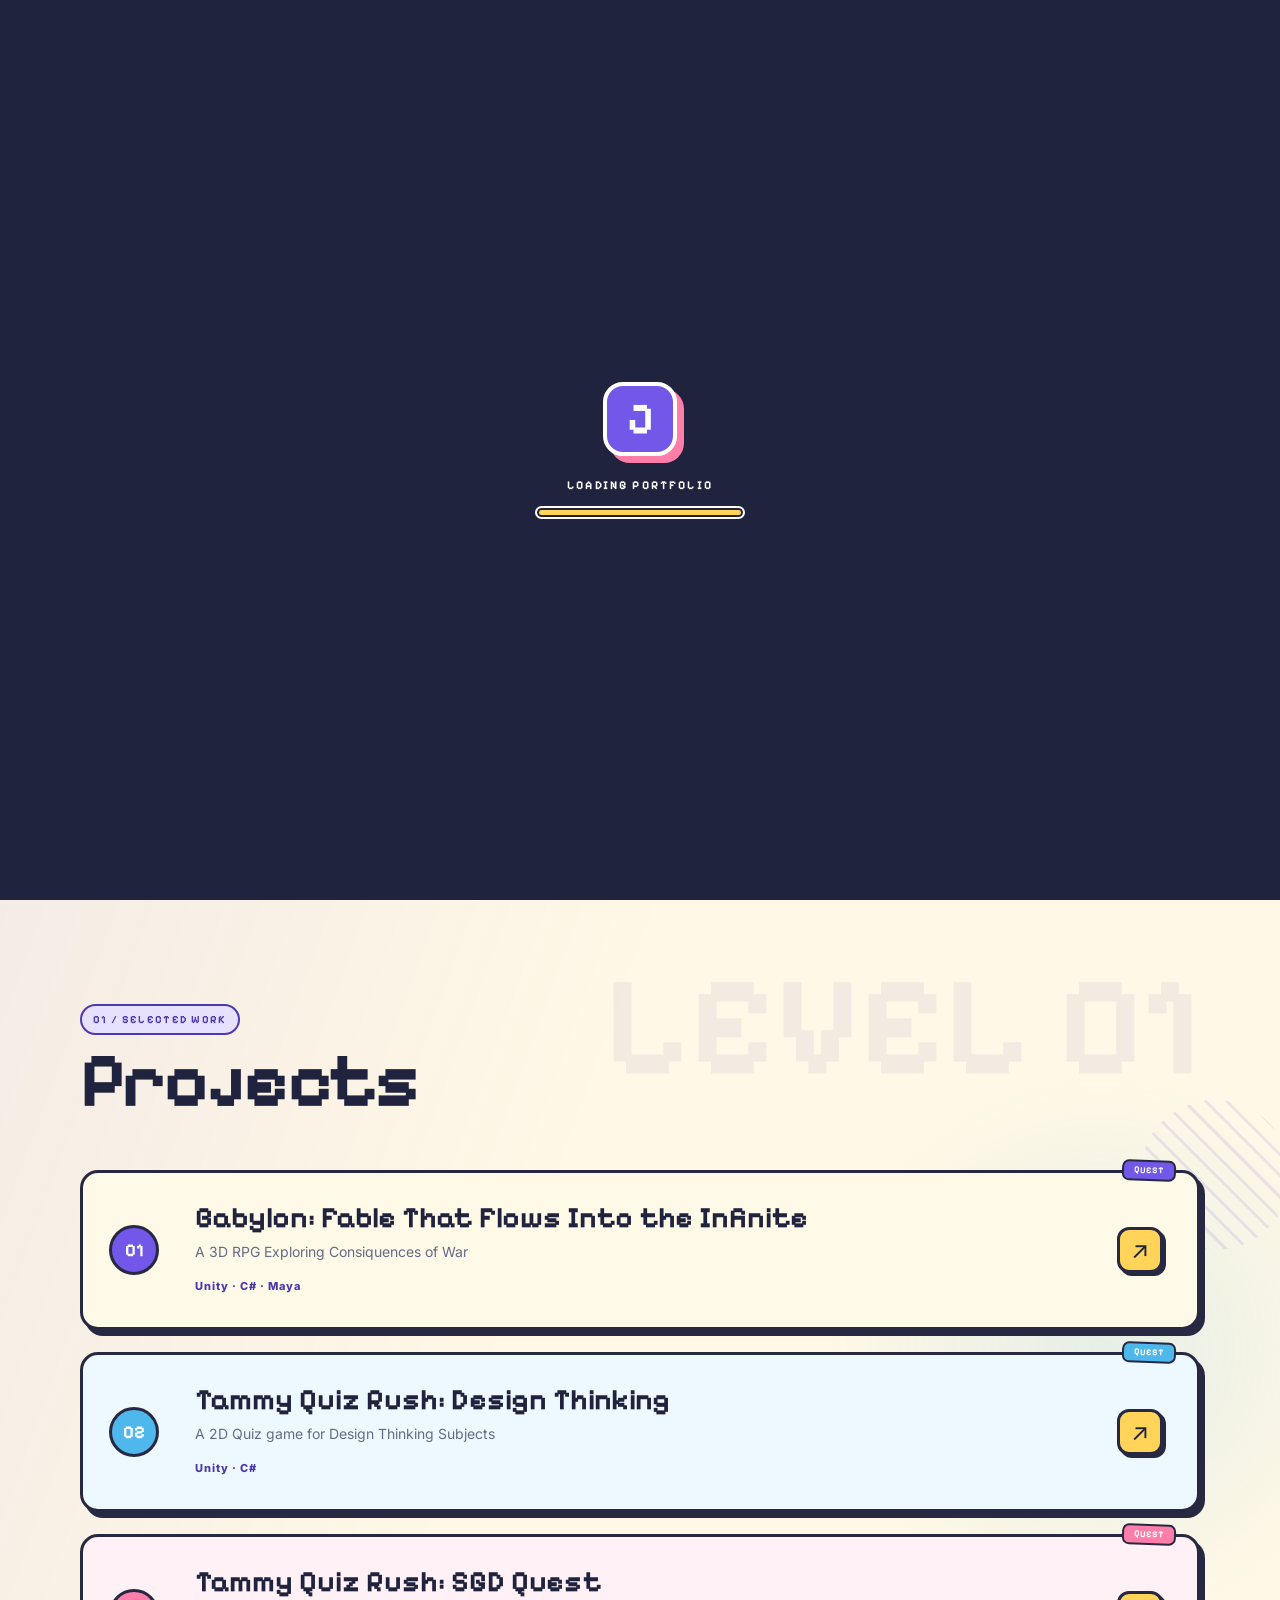
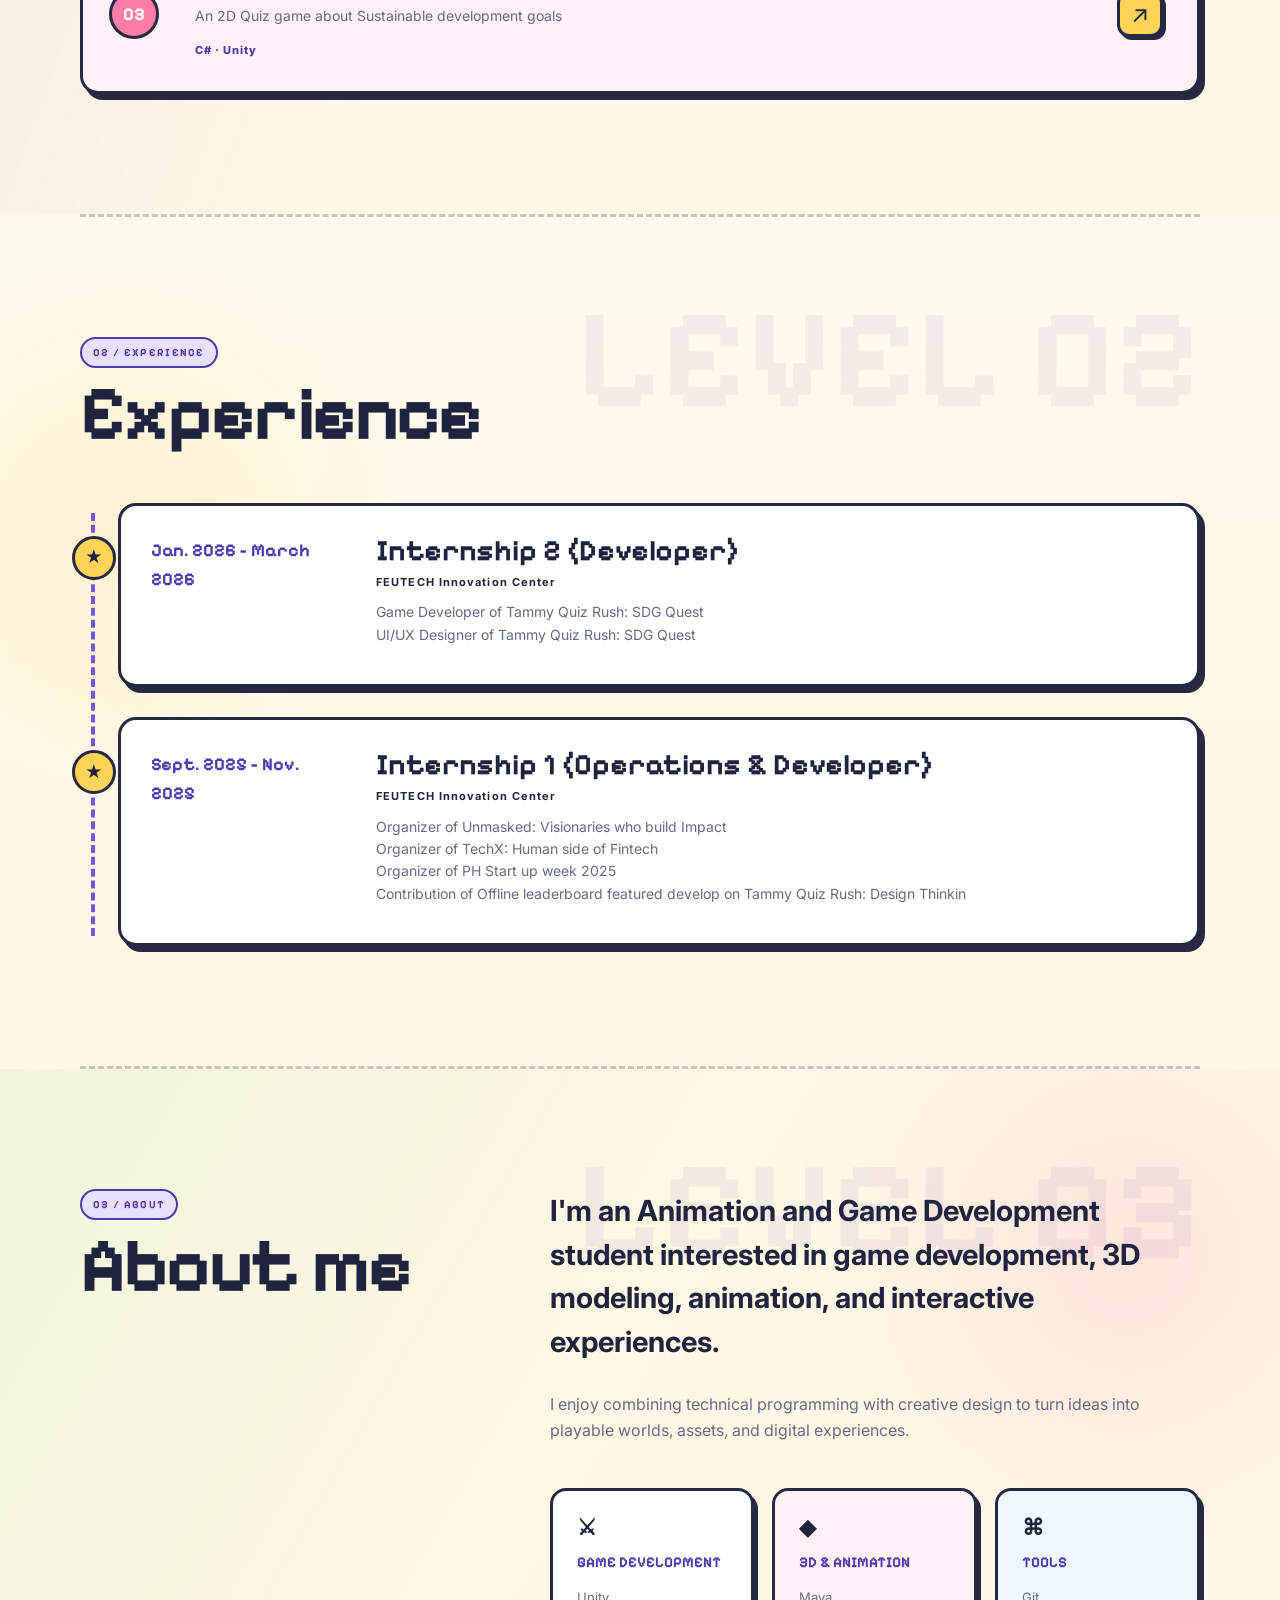
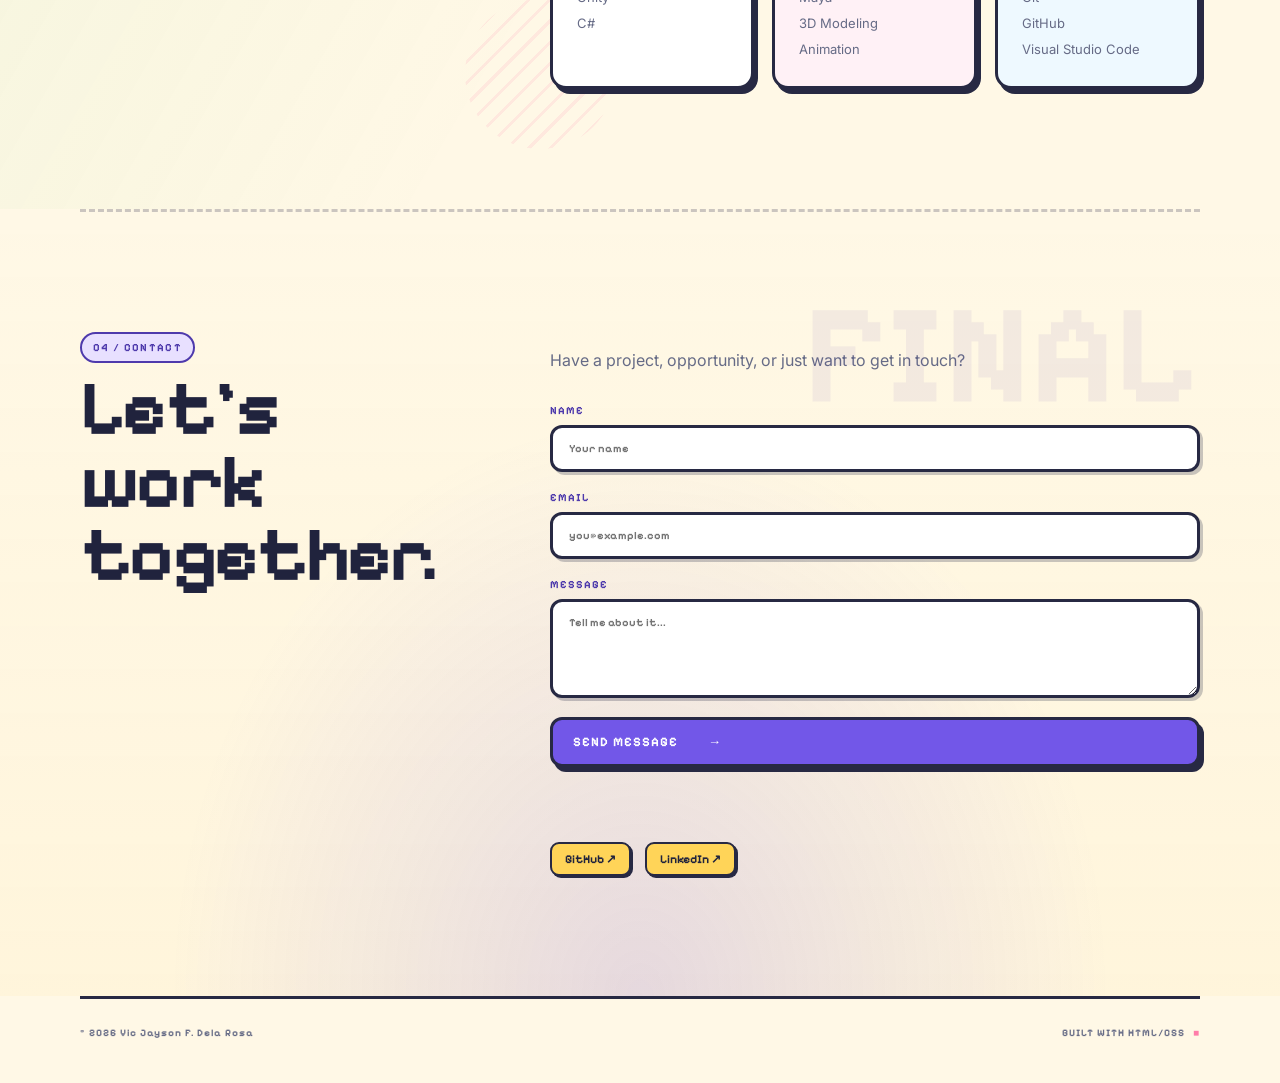
==== commit f7d8393f: "added animation for eyes catching" ====
--- a/my-portfolio/index.html
+++ b/my-portfolio/index.html
@@ -1,39 +1,204 @@
 <!DOCTYPE html>
 <html lang="en">
-<head>
-<meta charset="UTF-8"><meta name="viewport" content="width=device-width, initial-scale=1.0">
-<title>Vic Jayson Dela Rosa — Animation & Game Developer</title>
-<link rel="preconnect" href="https://fonts.googleapis.com"><link rel="preconnect" href="https://fonts.gstatic.com" crossorigin>
-<link href="https://fonts.googleapis.com/css2?family=Inter:wght@400;500;600;700&family=Pixelify+Sans:wght@400;500;600;700&display=swap" rel="stylesheet">
-<link rel="stylesheet" href="style.css">
-</head>
-<body>
-<header class="header"><a class="logo" href="#home">VIC JAYSON F. DELA ROSA<span>.</span></a><button id="menuBtn">☰</button>
-<nav id="nav"><a href="#work">WORK</a><a href="#experience">EXPERIENCE</a><a href="#about">ABOUT</a><a href="#contact">CONTACT</a></nav></header>
-<main>
-<section class="hero" id="home"><div><p class="eyebrow">ANIMATION & GAME DEVELOPMENT</p><h1>Vic Jayson F.<br>Dela Rosa</h1><p class="intro">I create games, 3D assets, animations, and interactive experiences by combining creative design with programming.</p><a class="btn" href="#work">VIEW WORK <b>→</b></a></div>
-<div class="pixel-visual"><div class="scene" role="img" aria-label="Pixel art landscape with mountains, sun, and character"><div class="sun"></div><div class="mountain a"></div><div class="mountain b"></div><div class="ground"></div><div class="person"><i class="head"></i><i class="body"></i><i class="leg l"></i><i class="leg r"></i></div></div><p>CREATIVE / TECHNICAL</p></div></section>
-
-<section class="section" id="work"><div class="title"><span>01 / SELECTED WORK</span><h2>Projects</h2></div><div class="projects">
-<article><small>01</small><div><h3>Babylon: Fable That Flows Into the Infinite</h3><p>A 3D RPG Exploring Consequences of War</p><em>Unity · C# · Maya</em></div><button class="open" data-id="babylon">↗</button></article>
-<article><small>02</small><div><h3>Tammy Quiz Rush: Design Thinking</h3><p>A 2D Quiz game for Design Thinking Subjects</p><em>Unity · C#</em></div><button class="open" data-id="DesignThinking">↗</button></article>
-<article><small>03</small><div><h3>Tammy Quiz Rush: SGD Quest</h3><p>An 2D Quiz game about Sustainable development goals</p><em>C# · Unity</em></div><button class="open" data-id="SDG">↗</button></article>
-</div></section>
-
-<section class="section" id="experience"><div class="title"><span>02 / EXPERIENCE</span><h2>Experience</h2></div><div class="timeline">
-<article><time>Jan. 2026 - March 2026</time><div><h3>Internship 2 (Developer)</h3><strong>FEUTECH Innovation Center</strong><p>Game Developer of Tammy Quiz Rush: SDG Quest<br>UI/UX Designer of  Tammy Quiz Rush: SDG Quest</p></div></article>
-<article><time>Sept. 2025 - Nov. 2025</time><div><h3>Internship 1 (Operations & Developer)</h3><strong>FEUTECH Innovation Center</strong><p>Organizer of Unmasked: Visionaries who build Impact<br>Organizer of TechX: Human side of Fintech<br>Organizer of PH Start up week 2025<br>Contribution of Offline leaderboard featured develop on Tammy Quiz Rush: Design Thinking</p></div></article>
-</div></section>
-
-<section class="section split" id="about"><div class="title"><span>03 / ABOUT</span><h2>About me</h2></div><div><p class="large">I'm an Animation and Game Development student interested in game development, 3D modeling, animation, and interactive experiences.</p><p class="muted">I enjoy combining technical programming with creative design to turn ideas into playable worlds, assets, and digital experiences.</p>
-<div class="skills"><div><h4>GAME DEVELOPMENT</h4><p>Unity<br>C#</p></div><div><h4>3D & ANIMATION</h4><p>Maya<br>3D Modeling<br>Animation</p></div><div><h4>TOOLS</h4><p>Git<br>GitHub<br>Visual Studio Code</p></div></div></div></section>
-
-<section class="section split" id="contact"><div class="title"><span>04 / CONTACT</span><h2>Let's work<br>together.</h2></div><div><p class="muted">Have a project, opportunity, or just want to get in touch?</p>
-<form id="contactForm"><label>NAME<input required name="name" placeholder="Your name"></label><label>EMAIL<input required type="email" name="email" placeholder="you@example.com"></label><label>MESSAGE<textarea required name="message" rows="5" placeholder="Tell me about it..."></textarea></label><button class="btn" type="submit">SEND MESSAGE <b>→</b></button><p id="status"></p></form>
-<div class="socials"><a href="https://github.com/Nanashi1215">GitHub ↗</a><a href="https://www.linkedin.com/in/vic-jayson-dela-rosa-59988a388/">LinkedIn ↗</a></div></div></section>
-</main>
-<footer><div><span>© 2026 Vic Jayson Dela Rosa</span><span>BUILT WITH HTML/CSS/JS<b>■</b></span></div></footer>
-
-<div class="modal" id="modal"><div class="modalbox"><button id="close">×</button><p class="eyebrow" id="mcat"></p><h2 id="mtitle"></h2><p id="mdesc"></p><strong id="mtools"></strong><img class="placeholder" id="projectImage" src="/babylon.jpg" alt="Project image"><a id="demoLink" href="#">PLAY / DEMO ↗</a> &nbsp;&nbsp; <a id="githubLink" href="#">GITHUB ↗</a></div></div>
-<script type="module" src="script.js"></script>
-</body></html>
+    <head>
+        <meta charset="UTF-8"><meta name="viewport" content="width=device-width, initial-scale=1.0">
+        <title>Jayson Dela Rosa — Animation & Game Developer</title>
+        <link rel="preconnect" href="https://fonts.googleapis.com">
+        <link rel="preconnect" href="https://fonts.gstatic.com" crossorigin>
+        <link href="https://fonts.googleapis.com/css2?family=Inter:wght@400;500;600;700&family=Pixelify+Sans:wght@400;500;600;700&display=swap" rel="stylesheet">
+        <link rel="stylesheet" href="style.css">
+    </head>
+
+    <body>
+        <div class="boot-screen" aria-hidden="true">
+            <div class="boot-mark">J</div>
+            <p>LOADING PORTFOLIO</p>
+            <div class="boot-bar"><i></i></div>
+        </div>
+        <div class="scroll-progress" aria-hidden="true"><i></i></div>
+        <div class="ambient" aria-hidden="true">
+            <i></i><i></i><i></i><i></i><i></i><i></i>
+        </div>
+        <header class="header">
+            <a class="logo" href="#home">
+                VIC JAYSON F. DELA ROSA
+                <span>.</span>
+            </a>
+            <button id="menuBtn" type="button">☰</button>
+            <nav id="nav">
+                <a href="#work">WORK</a>
+                <a href="#experience">EXPERIENCE</a>
+                <a href="#about">ABOUT</a>
+                <a href="#contact">CONTACT</a>
+            </nav>
+        </header>
+
+        <main>
+            <section class="hero" id="home">
+                <div>
+                    <span class="player-status"><i></i> AVAILABLE FOR NEW QUESTS</span>
+                    <p class="eyebrow">ANIMATION & GAME DEVELOPMENT</p>
+                    <h1>Vic Jayson F.<br>Dela Rosa</h1>
+                    <p class="intro">I create games, 3D assets, animations, and interactive experiences by combining creative design with programming.</p>
+                    <a class="btn" href="#work">VIEW WORK <b>→</b></a>
+                </div>
+                <div class="pixel-visual">
+                    <div class="scene-hud"><span>PLAYER 01</span><span>HP <i></i></span></div>
+                    <div class="scene">
+                        <div class="sun"></div>
+                        <div class="mountain a"></div>
+                        <div class="mountain b"></div>
+                        <div class="ground"></div>
+                        <div class="person">
+                            <i class="head"></i>
+                            <i class="body"></i>
+                            <i class="leg l"></i>
+                            <i class="leg r"></i>
+                            <i class="arm"><i class="weapon"></i></i>
+                        </div>
+                        <div class="slime"><i></i></div>
+                        <div class="impact">✦</div>
+                        <div class="coin-drop" aria-hidden="true"><i></i><i></i><i></i></div>
+                    </div>
+                    <p>CREATIVE / TECHNICAL</p>
+                    <div class="scroll-cue"><span>SCROLL TO EXPLORE</span><i>↓</i></div>
+                </div>
+            </section>
+
+            <section class="section" id="work">
+                <div class="title">
+                    <span>01 / SELECTED WORK</span>
+                    <h2>Projects</h2>
+                </div>
+                <div class="projects">
+                    <article>
+                        <small>01</small>
+                        <div>
+                            <h3>Babylon: Fable That Flows Into the Infinite </h3>
+                            <p>A 3D RPG Exploring Consiquences of War</p>
+                            <em>Unity · C# · Maya</em>
+                        </div>
+                        <button class="open" data-id="Babylon" type="button">↗</button>
+                    </article>
+                    <article>
+                        <small>02</small>
+                        <div>
+                            <h3>Tammy Quiz Rush: Design Thinking</h3>
+                            <p>A 2D Quiz game for Design Thinking Subjects</p>
+                            <em>Unity · C#</em>
+                        </div>
+                        <button class="open" data-id="modeling" type="button">↗</button>
+                    </article>
+                    <article>
+                        <small>03</small>
+                        <div>
+                            <h3>Tammy Quiz Rush: SGD Quest</h3>
+                            <p>An 2D Quiz game about Sustainable development goals</p>
+                            <em>C# · Unity</em>
+                        </div>
+                        <button class="open" data-id="animation" type="button">↗</button>
+                    </article>
+                </div>
+            </section>
+
+            <section class="section" id="experience">
+                <div class="title">
+                    <span>02 / EXPERIENCE</span>
+                    <h2>Experience</h2>
+                </div>
+                <div class="timeline">
+                    <article>
+                        <time>Jan. 2026 - March 2026</time>
+                        <div>
+                            <h3>Internship 2 (Developer)</h3>
+                            <strong>FEUTECH Innovation Center</strong>
+                            <p>Game Developer of Tammy Quiz Rush: SDG Quest<br>UI/UX Designer of  Tammy Quiz Rush: SDG Quest</p>
+                        </div>
+                    </article>
+                    <article>
+                        <time>Sept. 2025 - Nov. 2025</time>
+                        <div>
+                            <h3>Internship 1 (Operations & Developer)</h3>
+                            <strong>FEUTECH Innovation Center</strong>
+                            <p>Organizer of Unmasked: Visionaries who build Impact<br>Organizer of TechX: Human side of Fintech<br>Organizer of PH Start up week 2025<br>Contribution of Offline leaderboard featured develop on Tammy Quiz Rush: Design Thinkin</p>
+                        </div>
+                    </article>
+                </div>
+            </section>
+
+            <section class="section split" id="about">
+                <div class="title">
+                    <span>03 / ABOUT</span>
+                    <h2>About me</h2>
+                </div>
+                <div>
+                    <p class="large">I'm an Animation and Game Development student interested in game development, 3D modeling, animation, and interactive experiences.</p>
+                    <p class="muted">I enjoy combining technical programming with creative design to turn ideas into playable worlds, assets, and digital experiences.</p>
+                    <div class="skills">
+                        <div>
+                            <h4>GAME DEVELOPMENT</h4>
+                            <p>Unity<br>C#
+                        </div>
+                        <div>
+                            <h4>3D & ANIMATION</h4>
+                            <p>Maya<br>3D Modeling<br>Animation</p>
+                        </div>
+                        <div>
+                            <h4>TOOLS</h4>
+                            <p>Git<br>GitHub<br>Visual Studio Code</p>
+                        </div>
+                    </div>
+                </div>
+            </section>
+
+            <section class="section split" id="contact">
+                <div class="title">
+                    <span>04 / CONTACT</span>
+                    <h2>Let's work<br>together.</h2>
+                </div>
+                <div>
+                    <p class="muted">Have a project, opportunity, or just want to get in touch?</p>
+                    <form id="contactForm">
+                        <label>
+                            NAME
+                            <input required name="name" placeholder="Your name">
+                        </label>
+                        <label>
+                            EMAIL
+                            <input required type="email" name="email" placeholder="you@example.com">
+                        </label>
+                        <label>
+                            MESSAGE
+                            <textarea required name="message" rows="5" placeholder="Tell me about it..."></textarea>
+                        </label>
+                        <button class="btn" type="submit">SEND MESSAGE <b>→</b></button>
+                        <p id="status"></p>
+                    </form>
+                    <div class="socials">
+                        <a href="https://github.com/Nanashi1215">GitHub ↗</a>
+                        <a href="https://www.linkedin.com/in/vic-jayson-dela-rosa-59988a388/">LinkedIn ↗</a>
+                    </div>
+                </div>
+            </section>
+        </main>
+
+        <footer>
+            <span>© 2026 Vic Jayson F. Dela Rosa</span>
+            <span>BUILT WITH HTML/CSS<b>■</b></span>
+        </footer>
+
+        <div class="modal" id="modal" aria-hidden="true">
+            <div class="modalbox" role="dialog" aria-modal="true" aria-labelledby="mtitle">
+                <button id="close" type="button" aria-label="Close project details">×</button>
+                <p class="eyebrow" id="mcat"></p>
+                <h2 id="mtitle"></h2>
+                <p id="mdesc"></p>
+                <strong id="mtools"></strong>
+                <div class="placeholder">PROJECT<br>IMAGE</div>
+                <a href="#">PLAY / DEMO ↗</a>
+                <a href="#">GITHUB ↗</a>
+            </div>
+        </div>
+        <script type="module" src="script.js"></script>
+    </body>
+</html>
--- a/my-portfolio/style.css
+++ b/my-portfolio/style.css
@@ -1,547 +1,66 @@
-footer > div:first-child {
-  display: flex;
-  flex-direction: column;
-  gap: 10px;
-}
-:root {
-  --bg: #0d0d0d;
-  --surface: #151515;
-  --text: #f3f3f0;
-  --muted: #8f8f8f;
-  --line: #292929;
-  --accent: #9aff83;
-  --pixel: "Pixelify Sans", sans-serif;
-  --sans: "Inter", sans-serif;
-}
-* {
-  box-sizing: border-box;
-}
-html {
-  scroll-behavior: smooth;
-}
-body {
-  margin: 0;
-  background: var(--bg);
-  color: var(--text);
-  font-family: var(--sans);
-  line-height: 1.6;
-}
-a {
-  color: inherit;
-  text-decoration: none;
-}
-button,
-input,
-textarea {
-  font: inherit;
-}
-.header {
-  height: 76px;
-  position: sticky;
-  top: 0;
-  z-index: 10;
-  display: flex;
-  align-items: center;
-  justify-content: space-between;
-  padding: 0 6vw;
-  background: #0d0deef2;
-  backdrop-filter: blur(10px);
-  border-bottom: 1px solid var(--line);
-}
-.logo {
-  font: 600 16px var(--pixel);
-}
-.logo span,
-footer b {
-  color: var(--accent);
-}
-nav {
-  display: flex;
-  gap: 30px;
-}
-nav a {
-  font-size: 11px;
-  font-weight: 700;
-  letter-spacing: 0.13em;
-  color: var(--muted);
-}
-nav a:hover {
-  color: var(--text);
-}
-#menuBtn {
-  display: none;
-  background: none;
-  border: 0;
-  color: var(--text);
-  font-size: 20px;
-}
-.hero,
-.section {
-  width: min(1120px, 88vw);
-  margin: auto;
-}
-.hero {
-  min-height: calc(100vh - 76px);
-  display: grid;
-  grid-template-columns: 1fr 1fr;
-  align-items: center;
-  gap: 70px;
-  padding: 70px 0;
-}
-.eyebrow,
-.title > span {
-  font-size: 11px;
-  font-weight: 600;
-  letter-spacing: 0.16em;
-  color: var(--muted);
-}
-h1,
-h2,
-h3,
-time {
-  font-family: var(--pixel);
-  font-weight: 500;
-  line-height: 0.95;
-}
-h1 {
-  font-size: clamp(64px, 9vw, 118px);
-  letter-spacing: -0.05em;
-  margin: 20px 0;
-}
-h2 {
-  font-size: clamp(48px, 6vw, 76px);
-  margin: 0;
-}
-h3 {
-  font-size: 27px;
-  margin: 0;
-}
-.intro {
-  max-width: 520px;
-  color: var(--muted);
-  margin: 28px 0;
-}
-.btn {
-  display: inline-flex;
-  gap: 28px;
-  padding: 13px 18px;
-  border: 1px solid var(--text);
-  background: transparent;
-  color: var(--text);
-  font-size: 11px;
-  font-weight: 700;
-  letter-spacing: 0.1em;
-  cursor: pointer;
-}
-.btn:hover {
-  background: var(--text);
-  color: var(--bg);
-}
-.pixel-visual {
-  width: min(430px, 100%);
-  justify-self: end;
-  color: var(--muted);
-}
-.scene {
-  height: 340px;
-  background: #111;
-  border: 1px solid var(--line);
-  position: relative;
-  overflow: hidden;
-}
-.sun {
-  position: absolute;
-  width: 52px;
-  height: 52px;
-  right: 18%;
-  top: 17%;
-  background: var(--accent);
-  box-shadow: 8px 0 var(--accent), 0 8px var(--accent), 8px 8px var(--accent);
-}
-.mountain {
-  position: absolute;
-  bottom: 55px;
-  width: 0;
-  height: 0;
-  border-left: 130px solid transparent;
-  border-right: 130px solid transparent;
-  border-bottom: 150px solid #202020;
-}
-.mountain.a {
-  left: 5%;
-}
-.mountain.b {
-  right: -5%;
-  border-bottom-color: #191919;
-}
-.ground {
-  position: absolute;
-  bottom: 0;
-  left: 0;
-  right: 0;
-  height: 56px;
-  background: #181818;
-  border-top: 1px solid var(--line);
-}
-.person {
-  position: absolute;
-  left: 50%;
-  bottom: 56px;
-  width: 28px;
-  height: 72px;
-  transform: translateX(-50%);
-}
-.person i {
-  display: block;
-}
-.head {
-  width: 24px;
-  height: 24px;
-  margin: auto;
-  background: var(--text);
-}
-.body {
-  width: 20px;
-  height: 28px;
-  margin: auto;
-  background: var(--accent);
-}
-.leg {
-  position: absolute !important;
-  bottom: 0;
-  width: 8px;
-  height: 20px;
-  background: var(--text);
-}
-.leg.l {
-  left: 4px;
-}
-.leg.r {
-  right: 4px;
-}
-.sun {
-  position: absolute;
-  width: 52px;
-  height: 52px;
-  right: 18%;
-  top: 17%;
-  background: var(--accent);
-  box-shadow:
-    8px 0 var(--accent),
-    0 8px var(--accent),
-    8px 8px var(--accent);
-}
-.mountain {
-  position: absolute;
-  bottom: 55px;
-  width: 0;
-  height: 0;
-  border-left: 130px solid transparent;
-  border-right: 130px solid transparent;
-  border-bottom: 150px solid #202020;
-}
-.mountain.a {
-  left: 5%;
-}
-.mountain.b {
-  right: -5%;
-  border-bottom-color: #191919;
-}
-.ground {
-  position: absolute;
-  bottom: 0;
-  left: 0;
-  right: 0;
-  height: 56px;
-  background: #181818;
-  border-top: 1px solid #292929;
-}
-.person {
-  position: absolute;
-  left: 50%;
-  bottom: 56px;
-  width: 28px;
-  height: 72px;
-  transform: translateX(-50%);
-}
-.person i {
-  display: block;
-}
-.head {
-  width: 24px;
-  height: 24px;
-  margin: auto;
-  background: var(--text);
-}
-.body {
-  width: 20px;
-  height: 28px;
-  margin: auto;
-  background: var(--accent);
-}
-.leg {
-  position: absolute !important;
-  bottom: 0;
-  width: 8px;
-  height: 20px;
-  background: var(--text);
-}
-.leg.l {
-  left: 4px;
-}
-.leg.r {
-  right: 4px;
-}
-.pixel-visual > p {
-  font: 11px var(--pixel);
-}
-.section {
-  padding: 130px 0;
-}
-.title {
-  margin-bottom: 55px;
-}
-.title > span {
-  display: block;
-  margin-bottom: 18px;
-}
-.projects,
-.timeline {
-  border-top: 1px solid var(--line);
-}
-.project {
-}
-.projects article,
-.timeline article {
-  display: grid;
-  grid-template-columns: 65px 1fr 35px;
-  gap: 25px;
-  align-items: center;
-  padding: 30px 0;
-  border-bottom: 1px solid var(--line);
-}
-.projects article:hover {
-  padding-left: 12px;
-}
-.projects small {
-  font: 16px var(--pixel);
-  color: var(--muted);
-}
-.projects p,
-.timeline p {
-  margin: 5px 0;
-  color: var(--muted);
-  font-size: 13px;
-}
-.projects em {
-  font-style: normal;
-  color: #666;
-  font-size: 11px;
-}
-.open {
-  border: 0;
-  background: none;
-  color: var(--muted);
-  font-size: 24px;
-  cursor: pointer;
-}
-.open:hover {
-  color: var(--accent);
-}
-.timeline article {
-  grid-template-columns: 160px 1fr;
-}
-.timeline time {
-  color: var(--muted);
-}
-.timeline strong {
-  font-size: 11px;
-  letter-spacing: 0.1em;
-}
-.split {
-  display: grid;
-  grid-template-columns: 35% 1fr;
-  gap: 80px;
-  border-top: 1px solid var(--line);
-}
-.large {
-  font-size: 25px;
-  line-height: 1.45;
-  margin-top: 0;
-}
-.muted {
-  color: var(--muted);
-}
-.skills {
-  display: grid;
-  grid-template-columns: 1fr 1fr;
-  gap: 35px;
-  margin-top: 55px;
-  border-top: 1px solid var(--line);
-  padding-top: 30px;
-}
-.skills h4 {
-  font: 500 15px var(--pixel);
-  margin: 0 0 10px;
-}
-.skills p {
-  color: var(--muted);
-  font-size: 13px;
-  line-height: 2;
-  margin: 0;
-}
-form {
-  display: grid;
-  gap: 17px;
-  margin-top: 30px;
-}
-label {
-  font-size: 10px;
-  color: var(--muted);
-  letter-spacing: 0.1em;
-}
-input,
-textarea {
-  display: block;
-  width: 100%;
-  margin-top: 7px;
-  padding: 13px;
-  background: transparent;
-  color: var(--text);
-  border: 1px solid var(--line);
-  outline: 0;
-}
-input:focus,
-textarea:focus {
-  border-color: var(--text);
-}
-textarea {
-  resize: vertical;
-}
-#status {
-  font-size: 12px;
-  color: var(--accent);
-}
-.socials {
-  display: flex;
-  gap: 25px;
-  margin-top: 40px;
-  color: var(--muted);
-  font-size: 12px;
-}
-.socials a:hover {
-  color: var(--text);
-}
-footer {
-  width: 88vw;
-  max-width: 1120px;
-  margin: auto;
-  padding: 25px 0 40px;
-  border-top: 1px solid var(--line);
-  display: flex;
-  justify-content: space-between;
-  color: var(--muted);
-  font-size: 10px;
-  letter-spacing: 0.1em;
-}
-.modal {
-  display: none;
-  position: fixed;
-  inset: 0;
-  z-index: 30;
-  background: #000d;
-  padding: 30px;
-  place-items: center;
-}
-.modal.show {
-  display: grid;
-}
-.modalbox {
-  position: relative;
-  width: min(720px, 100%);
-  padding: 45px;
-  background: var(--surface);
-  border: 1px solid var(--line);
-}
-#close {
-  position: absolute;
-  right: 18px;
-  top: 10px;
-  background: none;
-  border: 0;
-  color: var(--muted);
-  font-size: 28px;
-  cursor: pointer;
-}
-.modalbox h2 {
-  margin: 8px 0 20px;
-}
-.modalbox > p {
-  color: var(--muted);
-}
-#mtools {
-  font-family: var(--pixel);
-}
-.placeholder {
-  height: 220px;
-  width: 100%;
-  margin: 25px 0;
-  background: #101010;
-  border: 1px dashed #333;
-  display: block;
-  object-fit: cover;
-}
-.modalbox a:hover {
-  color: var(--accent);
-}
-@media (max-width: 800px) {
-  .header {
-    height: 64px;
-  }
-  nav {
-    display: none;
-    position: absolute;
-    top: 64px;
-    left: 0;
-    right: 0;
-    padding: 20px 6vw;
-    flex-direction: column;
-    background: var(--bg);
-    border-bottom: 1px solid var(--line);
-  }
-  nav.open {
-    display: flex;
-  }
-  #menuBtn {
-    display: block;
-  }
-  .hero {
-    grid-template-columns: 1fr;
-    min-height: auto;
-    padding: 100px 0;
-  }
-  .pixel-visual {
-    justify-self: start;
-  }
-  .section {
-    padding: 90px 0;
-  }
-  .projects article {
-    grid-template-columns: 35px 1fr 25px;
-  }
-  .projects h3 {
-    font-size: 21px;
-  }
-  .timeline article,
-  .split {
-    grid-template-columns: 1fr;
-    gap: 30px;
-  }
-  .skills {
-    grid-template-columns: 1fr;
-  }
-  footer {
-    flex-direction: column;
-    gap: 10px;
-  }
-}
+:root{--paper:#fff9e8;--ink:#20233d;--muted:#666b86;--purple:#7257e8;--purple-dark:#4e3aac;--green:#68d66b;--yellow:#ffd458;--pink:#ff7da9;--blue:#4eb8ed;--line:#272943;--pixel:"Pixelify Sans",cursive;--sans:"Inter",sans-serif;--shadow:5px 6px 0 var(--line)}
+*{box-sizing:border-box}html{scroll-behavior:smooth;scroll-padding-top:96px}body{margin:0;color:var(--ink);font-family:var(--sans);line-height:1.6;overflow-x:hidden;background-color:var(--paper);background-image:radial-gradient(#dfd8bd 1.2px,transparent 1.2px);background-size:24px 24px}body::before{content:"";position:fixed;inset:0;z-index:-1;pointer-events:none;background:linear-gradient(180deg,rgba(255,255,255,.45),transparent 30%)}::selection{color:#fff;background:var(--purple)}a{color:inherit;text-decoration:none}button,input,textarea{font:inherit}button,a{-webkit-tap-highlight-color:transparent}
+.header{position:sticky;top:14px;z-index:20;width:min(1180px,calc(100% - 32px));min-height:68px;margin:14px auto 0;padding:10px 18px;display:flex;align-items:center;justify-content:space-between;gap:24px;background:rgba(255,249,232,.92);border:3px solid var(--line);border-radius:18px;box-shadow:4px 5px 0 var(--line);backdrop-filter:blur(12px)}.logo{display:flex;align-items:center;gap:10px;font:700 16px var(--pixel);letter-spacing:.02em}.logo::before{content:"J";display:grid;place-items:center;width:34px;height:34px;color:#fff;background:var(--purple);border:2px solid var(--line);border-radius:10px;box-shadow:2px 2px 0 var(--line)}.logo span{color:var(--pink)}nav{display:flex;align-items:center;gap:6px}nav a{padding:8px 12px;font:700 12px var(--pixel);letter-spacing:.08em;border-radius:9px;transition:.2s ease}nav a:hover,nav a.active{color:#fff;background:var(--purple);transform:translateY(-2px)}#menuBtn{display:none;width:40px;height:40px;padding:0;color:var(--ink);background:var(--yellow);border:2px solid var(--line);border-radius:10px;box-shadow:2px 2px 0 var(--line);cursor:pointer}
+.hero,.section{width:min(1120px,calc(100% - 40px));margin-inline:auto}.hero{min-height:calc(100vh - 98px);padding:88px 0 104px;display:grid;grid-template-columns:1.08fr .92fr;align-items:center;gap:clamp(40px,7vw,100px)}.hero>div:first-child{position:relative;z-index:2}.eyebrow,.title>span{display:inline-block;margin:0;padding:7px 11px;color:var(--purple-dark);background:#e8e0ff;border:2px solid currentColor;border-radius:999px;font:700 11px var(--pixel);letter-spacing:.12em}h1,h2,h3,time{font-family:var(--pixel)}h1{margin:22px 0 20px;font-size:clamp(60px,8vw,110px);font-weight:700;line-height:.82;letter-spacing:-.045em;text-shadow:4px 4px 0 #fff,7px 7px 0 var(--purple)}h2{margin:10px 0 0;font-size:clamp(48px,6vw,78px);line-height:.95;letter-spacing:-.035em}h3{margin:0;font-size:clamp(22px,2.3vw,30px);line-height:1.05}.intro{max-width:570px;margin:30px 0;color:var(--muted);font-size:17px;font-weight:500}.btn{display:inline-flex;align-items:center;gap:30px;padding:14px 20px;color:#fff;background:var(--purple);border:3px solid var(--line);border-radius:12px;box-shadow:4px 5px 0 var(--line);font:700 13px var(--pixel);letter-spacing:.08em;cursor:pointer;transition:.15s}.btn:hover{background:var(--purple-dark);transform:translate(2px,2px);box-shadow:2px 3px 0 var(--line)}.btn:active{transform:translate(4px,5px);box-shadow:none}
+.pixel-visual{width:min(460px,100%);justify-self:end;perspective:800px}.scene{position:relative;height:385px;overflow:hidden;background:linear-gradient(#74cdf9 0 64%,#a4e178 64%);border:4px solid var(--line);border-radius:28px 28px 18px 18px;box-shadow:9px 11px 0 var(--line);transition:transform .25s ease;transform-style:preserve-3d}.scene::before,.scene::after{content:"";position:absolute;width:85px;height:28px;background:#fff;border:3px solid var(--line);border-radius:50%;box-shadow:34px 7px 0 -3px #fff,-28px 10px 0 -5px #fff;animation:drift 8s ease-in-out infinite alternate}.scene::before{top:58px;left:52px}.scene::after{top:130px;right:38px;transform:scale(.7);animation-delay:-3s}.sun{position:absolute;top:38px;right:48px;width:66px;height:66px;background:var(--yellow);border:4px solid var(--line);border-radius:50%;box-shadow:0 0 0 9px rgba(255,212,88,.35);animation:bob 3s ease-in-out infinite}.mountain{position:absolute;bottom:70px;width:250px;height:180px;background:#b291df;border:4px solid var(--line);transform:rotate(45deg);border-radius:20px}.mountain.a{left:-42px}.mountain.b{right:-60px;width:285px;height:220px;background:#856bc7}.mountain::after{content:"";position:absolute;inset:0 0 auto auto;width:47%;height:47%;background:#fff9e8;clip-path:polygon(0 0,100% 0,100% 100%,74% 67%,48% 85%,22% 60%,0 78%)}.ground{position:absolute;inset:auto 0 0;height:78px;background:#5bc85f;border-top:4px solid var(--line)}.ground::after{content:"";position:absolute;inset:17px 0 auto;border-top:4px dashed rgba(39,41,67,.35)}.person{position:absolute;z-index:4;left:50%;bottom:69px;width:46px;height:100px;transform:translateX(-50%);animation:hero-idle 1.5s ease-in-out infinite;filter:drop-shadow(6px 6px 0 rgba(32,35,61,.2))}.person i{position:absolute;display:block;border:3px solid var(--line)}.head{top:0;left:8px;width:34px;height:34px;background:#ffc48e;border-radius:50%;box-shadow:inset 0 9px 0 #5b3b30}.head::after{content:"•  •";position:absolute;top:7px;left:6px;font-size:12px;white-space:pre}.body{top:31px;left:4px;width:42px;height:46px;background:var(--purple);border-radius:12px 12px 6px 6px}.leg{bottom:0;width:14px;height:29px;background:var(--yellow);border-radius:0 0 6px 6px}.leg.l{left:7px;transform:rotate(3deg)}.leg.r{right:4px;transform:rotate(-3deg)}.pixel-visual>p{display:flex;justify-content:space-between;margin:18px 4px 0;font:700 12px var(--pixel);letter-spacing:.12em}.pixel-visual>p::before{content:"LV. 01";color:var(--purple)}
+.section{position:relative;padding:120px 0}.section+.section{border-top:3px dashed rgba(39,41,67,.24)}.title{margin-bottom:52px}.projects{display:grid;gap:22px}.projects article{display:grid;grid-template-columns:64px 1fr 54px;gap:22px;align-items:center;min-height:160px;padding:26px;background:var(--paper);border:3px solid var(--line);border-radius:18px;box-shadow:var(--shadow);transition:.2s}.projects article:nth-child(2){background:#eef9ff}.projects article:nth-child(3){background:#fff1f6}.projects article:hover{transform:translate(-3px,-5px) rotate(-.25deg);box-shadow:9px 11px 0 var(--line)}.projects small{display:grid;place-items:center;width:50px;height:50px;color:#fff;background:var(--purple);border:3px solid var(--line);border-radius:50%;font:700 18px var(--pixel)}.projects article:nth-child(2) small{background:var(--blue)}.projects article:nth-child(3) small{background:var(--pink)}.projects p,.timeline p{margin:8px 0;color:var(--muted);font-size:14px}.projects em{color:var(--purple-dark);font-size:11px;font-style:normal;font-weight:800;letter-spacing:.09em}.open{display:grid;place-items:center;width:46px;height:46px;color:var(--ink);background:var(--yellow);border:3px solid var(--line);border-radius:12px;box-shadow:3px 3px 0 var(--line);font-size:24px;cursor:pointer;transition:.16s}.open:hover{color:#fff;background:var(--purple);transform:rotate(8deg) scale(1.08)}
+.timeline{position:relative;display:grid;gap:30px;padding-left:38px}.timeline::before{content:"";position:absolute;left:11px;top:10px;bottom:10px;border-left:4px dashed var(--purple)}.timeline article{position:relative;display:grid;grid-template-columns:190px 1fr;gap:35px;padding:30px;background:#fff;border:3px solid var(--line);border-radius:18px;box-shadow:var(--shadow)}.timeline article::before{content:"★";position:absolute;left:-49px;top:30px;display:grid;place-items:center;width:38px;height:38px;background:var(--yellow);border:3px solid var(--line);border-radius:50%;font-size:17px}.timeline time{color:var(--purple-dark);font-size:18px;font-weight:700}.timeline strong{display:inline-block;margin-top:7px;font-size:11px;letter-spacing:.1em}.split{display:grid;grid-template-columns:33% 1fr;gap:clamp(45px,8vw,100px)}.large{margin-top:0;font-size:clamp(22px,2.5vw,29px);font-weight:700;line-height:1.5}.muted{color:var(--muted)}.skills{display:grid;grid-template-columns:repeat(3,1fr);gap:18px;margin-top:45px}.skills>div{padding:24px;background:#fff;border:3px solid var(--line);border-radius:16px;box-shadow:4px 5px 0 var(--line);transition:transform .2s}.skills>div:hover{transform:translateY(-6px) rotate(1deg)}.skills>div:nth-child(2){background:#fff1f6}.skills>div:nth-child(3){background:#eef9ff}.skills h4{margin:0 0 13px;color:var(--purple-dark);font:700 15px var(--pixel)}.skills p{margin:0;color:var(--muted);font-size:13px;line-height:2}
+form{display:grid;gap:19px;margin-top:30px}label{color:var(--purple-dark);font:700 11px var(--pixel);letter-spacing:.1em}input,textarea{display:block;width:100%;margin-top:8px;padding:14px 16px;color:var(--ink);background:#fff;border:3px solid var(--line);border-radius:12px;outline:0;box-shadow:3px 3px 0 rgba(39,41,67,.25);transition:.18s}input:focus,textarea:focus{border-color:var(--purple);box-shadow:4px 4px 0 var(--purple);transform:translateY(-2px)}textarea{resize:vertical}#status{min-height:20px;margin:0;color:var(--purple-dark);font:700 12px var(--pixel)}.socials{display:flex;flex-wrap:wrap;gap:14px;margin-top:36px}.socials a{padding:8px 13px;background:var(--yellow);border:2px solid var(--line);border-radius:9px;box-shadow:2px 2px 0 var(--line);font:700 12px var(--pixel);transition:.15s}.socials a:hover{color:#fff;background:var(--purple);transform:translateY(-3px)}footer{width:min(1120px,calc(100% - 40px));margin:auto;padding:28px 0 44px;display:flex;justify-content:space-between;gap:20px;border-top:3px solid var(--line);color:var(--muted);font:700 10px var(--pixel);letter-spacing:.1em}footer b{margin-left:8px;color:var(--pink)}
+.modal{display:none;position:fixed;inset:0;z-index:50;padding:30px;place-items:center;background:rgba(32,35,61,.78);backdrop-filter:blur(7px)}.modal.show{display:grid;animation:fade-in .2s ease}.modalbox{position:relative;width:min(720px,100%);max-height:90vh;overflow-y:auto;padding:42px;background:var(--paper);border:4px solid var(--line);border-radius:22px;box-shadow:10px 12px 0 var(--line);animation:pop-in .3s cubic-bezier(.2,.9,.25,1.2)}#close{position:absolute;top:15px;right:15px;display:grid;place-items:center;width:39px;height:39px;color:var(--ink);background:var(--pink);border:3px solid var(--line);border-radius:10px;cursor:pointer}.modalbox h2{margin:16px 50px 20px 0;font-size:clamp(36px,6vw,62px)}.modalbox>p{color:var(--muted)}#mtools{color:var(--purple-dark);font-family:var(--pixel)}.placeholder{height:210px;margin:25px 0;display:grid;place-items:center;color:var(--purple-dark);background:#e8e0ff;border:3px dashed var(--purple);border-radius:15px;text-align:center;font:700 18px var(--pixel)}.modalbox>a{display:inline-block;margin:0 16px 8px 0;font:700 13px var(--pixel)}.modalbox>a:hover{color:var(--purple)}.reveal{opacity:0;transform:translateY(24px)}.reveal.visible{opacity:1;transform:translateY(0);transition:opacity .55s ease,transform .55s ease}:focus-visible{outline:4px solid var(--pink);outline-offset:4px}
+@keyframes drift{to{transform:translateX(22px)}}@keyframes bob{50%{transform:translateY(-8px) rotate(4deg)}}@keyframes hero-idle{50%{transform:translate(-50%,-5px)}}@keyframes fade-in{from{opacity:0}}@keyframes pop-in{from{opacity:0;transform:scale(.88) translateY(20px)}}
+@media(max-width:850px){.header{top:8px;width:calc(100% - 20px);margin-top:8px}.logo{font-size:13px}nav{display:none;position:absolute;top:76px;left:0;right:0;padding:14px;flex-direction:column;align-items:stretch;background:var(--paper);border:3px solid var(--line);border-radius:16px;box-shadow:var(--shadow)}nav.open{display:flex}nav a{text-align:center}#menuBtn{display:grid;place-items:center}.hero{grid-template-columns:1fr;padding:90px 0}.pixel-visual{width:min(520px,100%);justify-self:center}.split{grid-template-columns:1fr;gap:25px}.skills{grid-template-columns:repeat(2,1fr)}}
+@media(max-width:560px){.hero,.section,footer{width:min(100% - 26px,1120px)}.hero{padding:68px 0 80px}h1{font-size:clamp(52px,17vw,78px)}.scene{height:310px}.section{padding:82px 0}.projects article{grid-template-columns:48px 1fr;padding:20px}.projects .open{grid-column:2;justify-self:end}.timeline{padding-left:26px}.timeline article{grid-template-columns:1fr;gap:10px;padding:24px 20px}.timeline article::before{left:-39px;width:30px;height:30px}.skills{grid-template-columns:1fr}.modal{padding:14px}.modalbox{padding:30px 22px}footer{flex-direction:column}}
+@media(prefers-reduced-motion:reduce){*,*::before,*::after{scroll-behavior:auto!important;animation-duration:.01ms!important;animation-iteration-count:1!important;transition-duration:.01ms!important}}
+
+/* Experience layer */
+.boot-screen{position:fixed;inset:0;z-index:100;display:grid;place-content:center;justify-items:center;gap:14px;color:#fff;background:var(--ink);transition:opacity .45s ease,visibility .45s ease}.boot-screen.done{opacity:0;visibility:hidden}.boot-mark{display:grid;place-items:center;width:74px;height:74px;background:var(--purple);border:4px solid #fff;border-radius:20px;box-shadow:7px 7px 0 var(--pink);font:700 44px var(--pixel);animation:boot-bounce .7s ease-in-out infinite alternate}.boot-screen p{margin:8px 0 0;font:700 12px var(--pixel);letter-spacing:.18em}.boot-bar{width:210px;height:13px;padding:2px;border:2px solid #fff;border-radius:99px}.boot-bar i{display:block;width:0;height:100%;background:var(--yellow);border-radius:99px;animation:boot-load .85s cubic-bezier(.6,0,.2,1) forwards}.scroll-progress{position:fixed;top:0;left:0;right:0;z-index:80;height:5px;pointer-events:none}.scroll-progress i{display:block;width:0;height:100%;background:linear-gradient(90deg,var(--pink),var(--yellow),var(--green),var(--blue));box-shadow:0 1px 6px rgba(114,87,232,.45)}.ambient{position:fixed;inset:0;z-index:-1;overflow:hidden;pointer-events:none}.ambient i{position:absolute;width:12px;height:12px;background:var(--yellow);border:2px solid var(--line);transform:rotate(45deg);opacity:.24;animation:float-up 16s linear infinite}.ambient i:nth-child(1){left:7%;top:83%;animation-delay:-2s}.ambient i:nth-child(2){left:21%;top:46%;width:8px;height:8px;animation-delay:-7s}.ambient i:nth-child(3){left:48%;top:92%;background:var(--pink);animation-delay:-12s}.ambient i:nth-child(4){left:69%;top:65%;width:9px;height:9px;background:var(--blue);animation-delay:-5s}.ambient i:nth-child(5){left:87%;top:88%;animation-delay:-9s}.ambient i:nth-child(6){left:94%;top:32%;width:7px;height:7px;background:var(--green);animation-delay:-14s}
+.player-status{display:flex;align-items:center;gap:8px;width:max-content;margin-bottom:14px;color:var(--purple-dark);font:700 10px var(--pixel);letter-spacing:.12em}.player-status i{width:9px;height:9px;background:var(--green);border:2px solid var(--line);border-radius:50%;box-shadow:0 0 0 4px rgba(104,214,107,.2);animation:status-pulse 1.8s ease-out infinite}.scene-hud{display:flex;justify-content:space-between;align-items:center;margin:0 7px 10px;font:700 10px var(--pixel);letter-spacing:.1em}.scene-hud span:last-child{display:flex;align-items:center;gap:7px}.scene-hud span:last-child i{display:block;width:76px;height:9px;padding:1px;background:linear-gradient(90deg,var(--pink) 78%,#ddd 78%);border:2px solid var(--line);border-radius:99px}.scroll-cue{display:flex;align-items:center;justify-content:flex-end;gap:9px;margin-top:24px;color:var(--muted);font:700 9px var(--pixel);letter-spacing:.13em}.scroll-cue i{display:grid;place-items:center;width:26px;height:34px;color:var(--ink);background:#fff;border:2px solid var(--line);border-radius:99px;font-style:normal;animation:scroll-tick 1.4s ease-in-out infinite}
+.section::before{position:absolute;right:0;top:73px;color:rgba(78,58,172,.07);font:700 clamp(64px,11vw,150px) var(--pixel);line-height:1;pointer-events:none}.section#work::before{content:"LEVEL 01"}.section#experience::before{content:"LEVEL 02"}.section#about::before{content:"LEVEL 03"}.section#contact::before{content:"FINAL"}.title{position:relative;z-index:1}.projects article::after{content:"QUEST";position:absolute;top:-13px;right:22px;padding:3px 10px;color:#fff;background:var(--purple);border:2px solid var(--line);border-radius:7px;font:700 9px var(--pixel);letter-spacing:.1em;transform:rotate(2deg)}.projects article:nth-child(2)::after{background:var(--blue)}.projects article:nth-child(3)::after{background:var(--pink)}.projects article{isolation:isolate;overflow:visible}.projects article .card-glow{position:absolute;inset:0;z-index:-1;pointer-events:none;border-radius:15px;background:radial-gradient(260px circle at var(--mx,50%) var(--my,50%),rgba(255,212,88,.32),transparent 68%)}
+.skills>div::before{display:block;margin-bottom:12px;font:700 22px var(--pixel)}.skills>div:nth-child(1)::before{content:"⚔"}.skills>div:nth-child(2)::before{content:"◆"}.skills>div:nth-child(3)::before{content:"⌘"}.timeline article{transition:transform .2s ease,box-shadow .2s ease}.timeline article:hover{transform:translateX(7px);box-shadow:8px 9px 0 var(--line)}
+@keyframes boot-bounce{to{transform:translateY(-7px) rotate(3deg)}}@keyframes boot-load{to{width:100%}}@keyframes float-up{to{transform:translateY(-115vh) rotate(405deg)}}@keyframes status-pulse{70%{box-shadow:0 0 0 8px rgba(104,214,107,0)}}@keyframes scroll-tick{50%{transform:translateY(5px)}}
+@media(max-width:850px){.section::before{top:55px}.scene-hud{margin-top:10px}}
+@media(max-width:560px){.player-status{font-size:9px}.section::before{font-size:60px;top:38px}.scroll-cue{display:none}.projects article::after{right:14px}.boot-screen{display:none}}
+@media(prefers-reduced-motion:reduce){.boot-screen{display:none}.ambient{display:none}}
+.projects article{position:relative}
+
+/* Layered game-world background */
+body{background-color:#fff8e6;background-image:linear-gradient(rgba(114,87,232,.035) 1px,transparent 1px),linear-gradient(90deg,rgba(114,87,232,.035) 1px,transparent 1px),radial-gradient(circle at 9% 7%,rgba(78,184,237,.25) 0 8%,transparent 21%),radial-gradient(circle at 93% 22%,rgba(255,125,169,.18) 0 7%,transparent 19%),radial-gradient(circle at 12% 64%,rgba(104,214,107,.15) 0 8%,transparent 22%),radial-gradient(circle at 90% 88%,rgba(255,212,88,.23) 0 9%,transparent 24%);background-size:48px 48px,48px 48px,auto,auto,auto,auto;background-attachment:fixed}
+body::before{background:linear-gradient(180deg,rgba(255,255,255,.36),transparent 18%,rgba(255,255,255,.25) 78%,transparent),radial-gradient(ellipse at 50% 0,rgba(255,255,255,.9),transparent 48%)}
+.hero::before{content:"";position:absolute;z-index:-2;left:50%;top:0;width:100vw;height:100%;transform:translateX(-50%);background:linear-gradient(180deg,rgba(141,217,255,.22),rgba(255,249,232,0) 82%);clip-path:polygon(0 0,100% 0,100% 82%,92% 79%,84% 85%,73% 80%,62% 88%,50% 81%,38% 89%,25% 82%,14% 87%,0 81%)}.hero{position:relative}.hero::after{content:"";position:absolute;z-index:-1;left:-7vw;top:12%;width:clamp(180px,25vw,360px);height:clamp(180px,25vw,360px);border:3px dashed rgba(78,58,172,.12);border-radius:48% 52% 61% 39%/42% 38% 62% 58%;animation:world-orbit 24s linear infinite;box-shadow:inset 0 0 0 22px rgba(255,255,255,.12),0 0 0 38px rgba(114,87,232,.025)}
+.section{isolation:isolate}.section::after{content:"";position:absolute;z-index:-2;left:50%;top:0;width:100vw;height:100%;transform:translateX(-50%);pointer-events:none}.section#work::after{background:linear-gradient(110deg,rgba(114,87,232,.075),transparent 42%),radial-gradient(circle at 86% 50%,rgba(78,184,237,.14),transparent 23%)}.section#experience::after{background:radial-gradient(circle at 10% 38%,rgba(255,212,88,.18),transparent 22%),linear-gradient(180deg,rgba(255,255,255,.3),transparent)}.section#about::after{background:radial-gradient(circle at 88% 25%,rgba(255,125,169,.15),transparent 24%),linear-gradient(120deg,rgba(104,214,107,.08),transparent 50%)}.section#contact::after{background:radial-gradient(ellipse at 50% 100%,rgba(114,87,232,.18),transparent 52%),linear-gradient(180deg,transparent,rgba(255,212,88,.07))}
+.section#work .projects::before,.section#about .skills::after{content:"";position:absolute;z-index:-1;width:150px;height:150px;opacity:.13;background:repeating-linear-gradient(45deg,var(--purple) 0 3px,transparent 3px 15px);border-radius:50%;pointer-events:none}.section#work .projects{position:relative}.section#work .projects::before{right:-90px;top:-70px}.section#about .skills{position:relative}.section#about .skills::after{left:-85px;bottom:-60px;background:repeating-linear-gradient(-45deg,var(--pink) 0 3px,transparent 3px 15px)}
+.ambient i{opacity:.34;box-shadow:0 0 16px rgba(255,212,88,.42)}.ambient::before,.ambient::after{content:"";position:absolute;width:240px;height:90px;background:rgba(255,255,255,.26);border:2px solid rgba(39,41,67,.08);border-radius:50%;box-shadow:75px 18px 0 -10px rgba(255,255,255,.26),-70px 20px 0 -16px rgba(255,255,255,.26);animation:cloud-drift 32s linear infinite}.ambient::before{top:18%;left:-280px}.ambient::after{top:72%;left:-400px;transform:scale(.7);animation-duration:45s;animation-delay:-17s}
+@keyframes world-orbit{to{transform:rotate(360deg)}}@keyframes cloud-drift{to{transform:translateX(calc(100vw + 650px))}}
+@media(max-width:850px){body{background-attachment:scroll}.hero::after{left:-18vw}.section#work .projects::before{right:-25px}.ambient::before,.ambient::after{opacity:.55}}
+@media(max-width:560px){.hero::after{opacity:.55}.section::after{opacity:.75}.section#work .projects::before,.section#about .skills::after{display:none}}
+
+/* Hero battle interaction */
+.weapon{z-index:-1;top:40px;right:-25px;width:8px;height:62px;background:#eef7ff!important;border-radius:5px 5px 2px 2px!important;opacity:0;transform:rotate(-48deg) scaleY(.2);transform-origin:50% 100%;box-shadow:inset 0 0 0 2px #9bdcff,0 0 0 1px var(--line);transition:opacity .12s ease}.weapon::before{content:"";position:absolute;left:-9px;bottom:-7px;width:22px;height:8px;background:var(--yellow);border:3px solid var(--line);border-radius:4px}.weapon::after{content:"";position:absolute;left:-1px;bottom:-25px;width:5px;height:20px;background:#7b4d35;border:2px solid var(--line);border-radius:0 0 5px 5px}
+.slime{position:absolute;z-index:5;right:18%;bottom:71px;width:74px;height:57px;background:#62d8a0;border:4px solid var(--line);border-radius:52% 52% 28% 28%/65% 65% 34% 34%;opacity:0;transform:translateX(70px) scale(.35);filter:drop-shadow(6px 6px 0 rgba(32,35,61,.2));transition:opacity .2s ease,transform .35s cubic-bezier(.2,.9,.3,1.25)}.slime::before{content:"•   •";position:absolute;left:16px;top:10px;color:var(--line);font:700 17px var(--pixel);white-space:pre}.slime::after{content:"";position:absolute;left:27px;top:35px;width:16px;height:5px;border-bottom:3px solid var(--line);border-radius:50%}.slime i{position:absolute;left:6px;bottom:-9px;width:20px;height:14px;background:#62d8a0;border:4px solid var(--line);border-radius:50%;box-shadow:42px 0 0 -4px #62d8a0,42px 0 0 0 var(--line)}
+.impact{position:absolute;z-index:8;right:35%;bottom:138px;color:#fff;background:var(--pink);border:3px solid var(--line);border-radius:50%;width:39px;height:39px;display:grid;place-items:center;font:700 23px var(--pixel);opacity:0;transform:scale(0) rotate(-30deg);filter:drop-shadow(3px 3px 0 var(--line))}
+.scene:hover .person{animation:none;transform:translateX(-115%) rotate(-5deg)}.scene:hover .weapon{opacity:1;animation:sword-strike 1.05s ease-in-out infinite}.scene:hover .slime{opacity:1;transform:translateX(0) scale(1);animation:slime-hit 1.05s .3s ease-in-out infinite}.scene:hover .impact{animation:impact-pop 1.05s .3s ease-out infinite}.scene:hover .sun{animation:sun-alert .55s ease-in-out infinite alternate}.scene:hover::before,.scene:hover::after{animation-duration:2s}
+@keyframes sword-strike{0%,20%{transform:rotate(-65deg) scaleY(1)}48%,62%{transform:rotate(48deg) scaleY(1)}82%,100%{transform:rotate(-65deg) scaleY(1)}}@keyframes slime-hit{0%,42%,100%{transform:translateX(0) scale(1,1)}55%{transform:translateX(13px) scale(1.18,.72) rotate(7deg)}70%{transform:translateX(5px) scale(.9,1.08)}}@keyframes impact-pop{0%,43%,75%,100%{opacity:0;transform:scale(0) rotate(-30deg)}50%{opacity:1;transform:scale(1.2) rotate(12deg)}65%{opacity:1;transform:scale(.8) rotate(25deg)}}@keyframes sun-alert{to{transform:scale(1.08) rotate(6deg)}}
+@media(hover:none){.scene:active .person{animation:none;transform:translateX(-115%) rotate(-5deg)}.scene:active .weapon{opacity:1;transform:rotate(30deg) scaleY(1)}.scene:active .slime{opacity:1;transform:translateX(0) scale(1)}}
+@media(prefers-reduced-motion:reduce){.scene:hover .weapon{opacity:1;transform:rotate(30deg) scaleY(1)}.scene:hover .slime{opacity:1;transform:translateX(0) scale(1)}.scene:hover .impact{opacity:1;transform:scale(1)}}
+
+/* Keep the weapon grip attached to the character's hand */
+.person .head{z-index:4}.person .body{z-index:3}.person .body::after{content:"";position:absolute;z-index:5;right:-11px;top:13px;width:14px;height:14px;background:#ffc48e;border:3px solid var(--line);border-radius:50%}.person .weapon{z-index:2;top:-7px;right:-3px;transform-origin:50% 100%}.person .weapon::before{z-index:2}.person .weapon::after{z-index:1}
+
+/* Connected swinging arm and contact-aligned sword */
+.person .body::after{content:none}.person .arm{display:block;z-index:6;left:33px;top:43px;width:32px;height:13px;background:#ffc48e;border:3px solid var(--line);border-radius:8px;transform:rotate(-48deg);transform-origin:4px 50%;filter:drop-shadow(2px 2px 0 rgba(32,35,61,.18))}.person .arm::after{content:"";position:absolute;z-index:5;right:-7px;top:-4px;width:15px;height:15px;background:#ffc48e;border:3px solid var(--line);border-radius:50%}.person .arm .weapon{display:block;z-index:3;left:27px;top:-1px;right:auto;width:106px;height:10px;background:#eef7ff!important;border:3px solid var(--line);border-radius:2px 7px 7px 2px!important;box-shadow:inset 0 0 0 2px #9bdcff;opacity:0;transform:none;transform-origin:0 50%;transition:opacity .12s ease}.person .arm .weapon::before{content:"";position:absolute;z-index:4;left:-8px;top:-7px;width:10px;height:19px;background:var(--yellow);border:3px solid var(--line);border-radius:4px}.person .arm .weapon::after{content:"";position:absolute;z-index:1;left:-19px;top:0;width:14px;height:6px;background:#7b4d35;border:2px solid var(--line);border-radius:5px 0 0 5px}.scene:hover .person{animation:none;transform:translateX(-100%) rotate(-3deg)}.scene:hover .person .arm{animation:connected-swing 1.05s ease-in-out infinite}.scene:hover .person .weapon{opacity:1;animation:none!important}.scene:hover .slime{animation:slime-contact 1.05s ease-in-out infinite}.scene:hover .impact{left:68%;right:auto;bottom:95px;animation:contact-flash 1.05s ease-out infinite}
+@keyframes connected-swing{0%,18%,100%{transform:rotate(-55deg)}45%,58%{transform:rotate(8deg)}76%{transform:rotate(-24deg)}}@keyframes slime-contact{0%,43%,100%{transform:translateX(0) scale(1);filter:drop-shadow(6px 6px 0 rgba(32,35,61,.2))}51%{transform:translateX(18px) scale(1.2,.7) rotate(9deg);filter:drop-shadow(9px 4px 0 rgba(32,35,61,.18))}68%{transform:translateX(7px) scale(.88,1.12) rotate(-4deg)}}@keyframes contact-flash{0%,42%,64%,100%{opacity:0;transform:scale(0) rotate(-30deg)}48%{opacity:1;transform:scale(1.25) rotate(15deg)}58%{opacity:1;transform:scale(.75) rotate(28deg)}}
+@media(hover:none){.scene:active .person{transform:translateX(-100%) rotate(-3deg)}.scene:active .person .arm{transform:rotate(8deg)}.scene:active .person .weapon{opacity:1;transform:none}}
+@media(prefers-reduced-motion:reduce){.scene:hover .person .arm{transform:rotate(8deg)}.scene:hover .person .weapon{opacity:1;transform:none}.scene:hover .impact{left:68%;bottom:95px}}
+
+/* Three-hit encounter, loot drop, and respawn loop */
+.coin-drop{position:absolute;z-index:9;right:20%;bottom:76px;width:90px;height:110px;pointer-events:none}.coin-drop i{position:absolute;left:35px;bottom:0;display:grid;width:25px;height:25px;place-items:center;color:#8b5a00;background:var(--yellow);border:3px solid var(--line);border-radius:50%;box-shadow:inset 0 0 0 3px #ffea8b,3px 3px 0 rgba(32,35,61,.25);font:700 12px var(--pixel);opacity:0}.coin-drop i::after{content:"$"}.coin-drop i:nth-child(2){background:#ffe078}.coin-drop i:nth-child(3){background:#ffc83d}
+.scene:hover .person{animation:hero-encounter 7s linear infinite}.scene:hover .person .arm{animation:triple-swing 7s ease-in-out infinite}.scene:hover .person .weapon{animation:weapon-cycle 7s linear infinite!important}.scene:hover .slime{animation:slime-encounter 7s linear infinite}.scene:hover .impact{animation:triple-impact 7s linear infinite}.scene:hover .coin-drop i:nth-child(1){animation:coin-one 7s linear infinite}.scene:hover .coin-drop i:nth-child(2){animation:coin-two 7s linear infinite}.scene:hover .coin-drop i:nth-child(3){animation:coin-three 7s linear infinite}.scene:hover .leg.l{animation:left-step 7s linear infinite}.scene:hover .leg.r{animation:right-step 7s linear infinite}.scene:hover .ground::after{animation:ground-travel 7s linear infinite}.scene:hover .mountain.a{animation:far-travel-a 7s linear infinite}.scene:hover .mountain.b{animation:far-travel-b 7s linear infinite}
+@keyframes triple-swing{0%,5%,17%,29%,41%,100%{transform:rotate(-55deg)}11%,23%,35%{transform:rotate(8deg)}13%,25%,37%{transform:rotate(13deg)}}
+@keyframes weapon-cycle{0%,40%,82%,100%{opacity:1}43%,79%{opacity:0}}
+@keyframes triple-impact{0%,9%,14%,21%,26%,33%,38%,100%{opacity:0;transform:scale(0) rotate(-25deg)}11%,23%,35%{opacity:1;transform:scale(1.25) rotate(15deg)}12%,24%,36%{opacity:1;transform:scale(.72) rotate(28deg)}}
+@keyframes slime-encounter{0%,9%,14%,21%,26%,33%{opacity:1;transform:translateX(0) scale(1) rotate(0)}11%,23%{opacity:1;transform:translateX(12px) scale(1.16,.76) rotate(7deg)}35%{opacity:1;transform:translateX(18px) scale(1.25,.65) rotate(10deg)}39%{opacity:1;transform:translateX(20px) scale(.75,1.3) rotate(-7deg)}43%{opacity:0;transform:translateX(20px) scale(0) rotate(28deg)}44%,73%{opacity:0;transform:translateX(100px) scale(.25)}82%{opacity:1;transform:translateX(0) scale(1)}100%{opacity:1;transform:translateX(0) scale(1)}}
+@keyframes hero-encounter{0%,43%{left:50%;transform:translateX(-100%) rotate(-3deg)}48%{left:50%;transform:translateX(-100%) rotate(0)}70%{left:59%;transform:translateX(-100%) rotate(0)}82%,100%{left:53%;transform:translateX(-100%) rotate(-3deg)}}
+@keyframes left-step{0%,44%,72%,100%{transform:rotate(3deg)}49%,59%,69%{transform:rotate(24deg);transform-origin:top}54%,64%{transform:rotate(-22deg);transform-origin:top}}@keyframes right-step{0%,44%,72%,100%{transform:rotate(-3deg)}49%,59%,69%{transform:rotate(-24deg);transform-origin:top}54%,64%{transform:rotate(22deg);transform-origin:top}}
+@keyframes coin-one{0%,39%{opacity:0;transform:translate(0,0) rotateY(0)}42%{opacity:1;transform:translate(-25px,-70px) rotateY(180deg)}53%{opacity:1;transform:translate(-34px,-5px) rotateY(720deg)}63%{opacity:1;transform:translate(-34px,0) rotateY(900deg)}69%,100%{opacity:0;transform:translate(-34px,4px)}}@keyframes coin-two{0%,40%{opacity:0;transform:translate(0,0) rotateY(0)}44%{opacity:1;transform:translate(4px,-92px) rotateY(180deg)}55%{opacity:1;transform:translate(8px,-4px) rotateY(720deg)}64%{opacity:1;transform:translate(8px,0) rotateY(900deg)}70%,100%{opacity:0;transform:translate(8px,4px)}}@keyframes coin-three{0%,41%{opacity:0;transform:translate(0,0) rotateY(0)}45%{opacity:1;transform:translate(35px,-65px) rotateY(180deg)}54%{opacity:1;transform:translate(43px,-3px) rotateY(720deg)}65%{opacity:1;transform:translate(43px,0) rotateY(900deg)}71%,100%{opacity:0;transform:translate(43px,4px)}}
+.scene:hover .ground::after{left:-80px;right:-80px}.scene:hover .mountain{will-change:transform}@keyframes ground-travel{0%,44%{transform:translateX(0)}72%{transform:translateX(-80px)}100%{transform:translateX(-80px)}}@keyframes far-travel-a{0%,44%{transform:translateX(0) rotate(45deg)}72%,100%{transform:translateX(-42px) rotate(45deg)}}@keyframes far-travel-b{0%,44%{transform:translateX(0) rotate(45deg)}72%,100%{transform:translateX(-24px) rotate(45deg)}}
+@media(prefers-reduced-motion:reduce){.scene:hover .person,.scene:hover .person .arm,.scene:hover .person .weapon,.scene:hover .slime,.scene:hover .impact,.scene:hover .coin-drop i,.scene:hover .leg,.scene:hover .ground::after,.scene:hover .mountain{animation:none!important}.scene:hover .coin-drop i{opacity:0}}
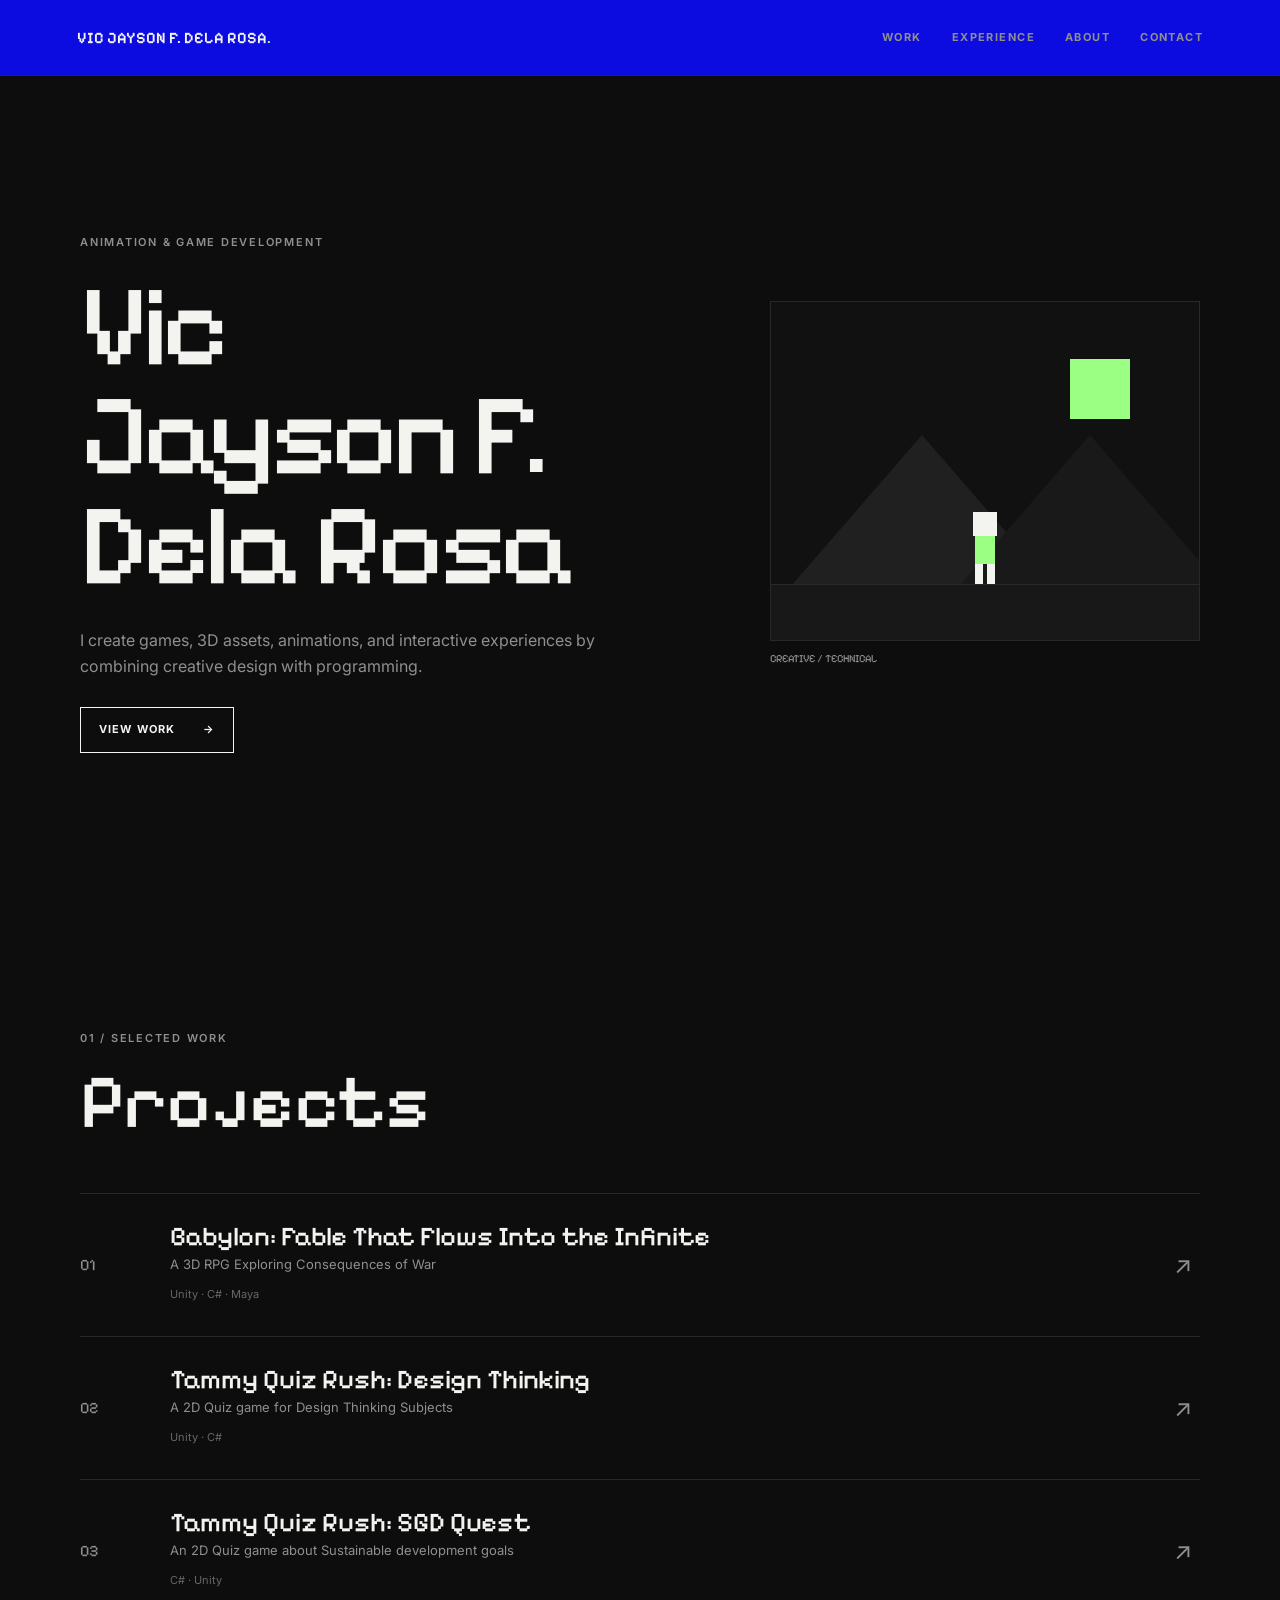
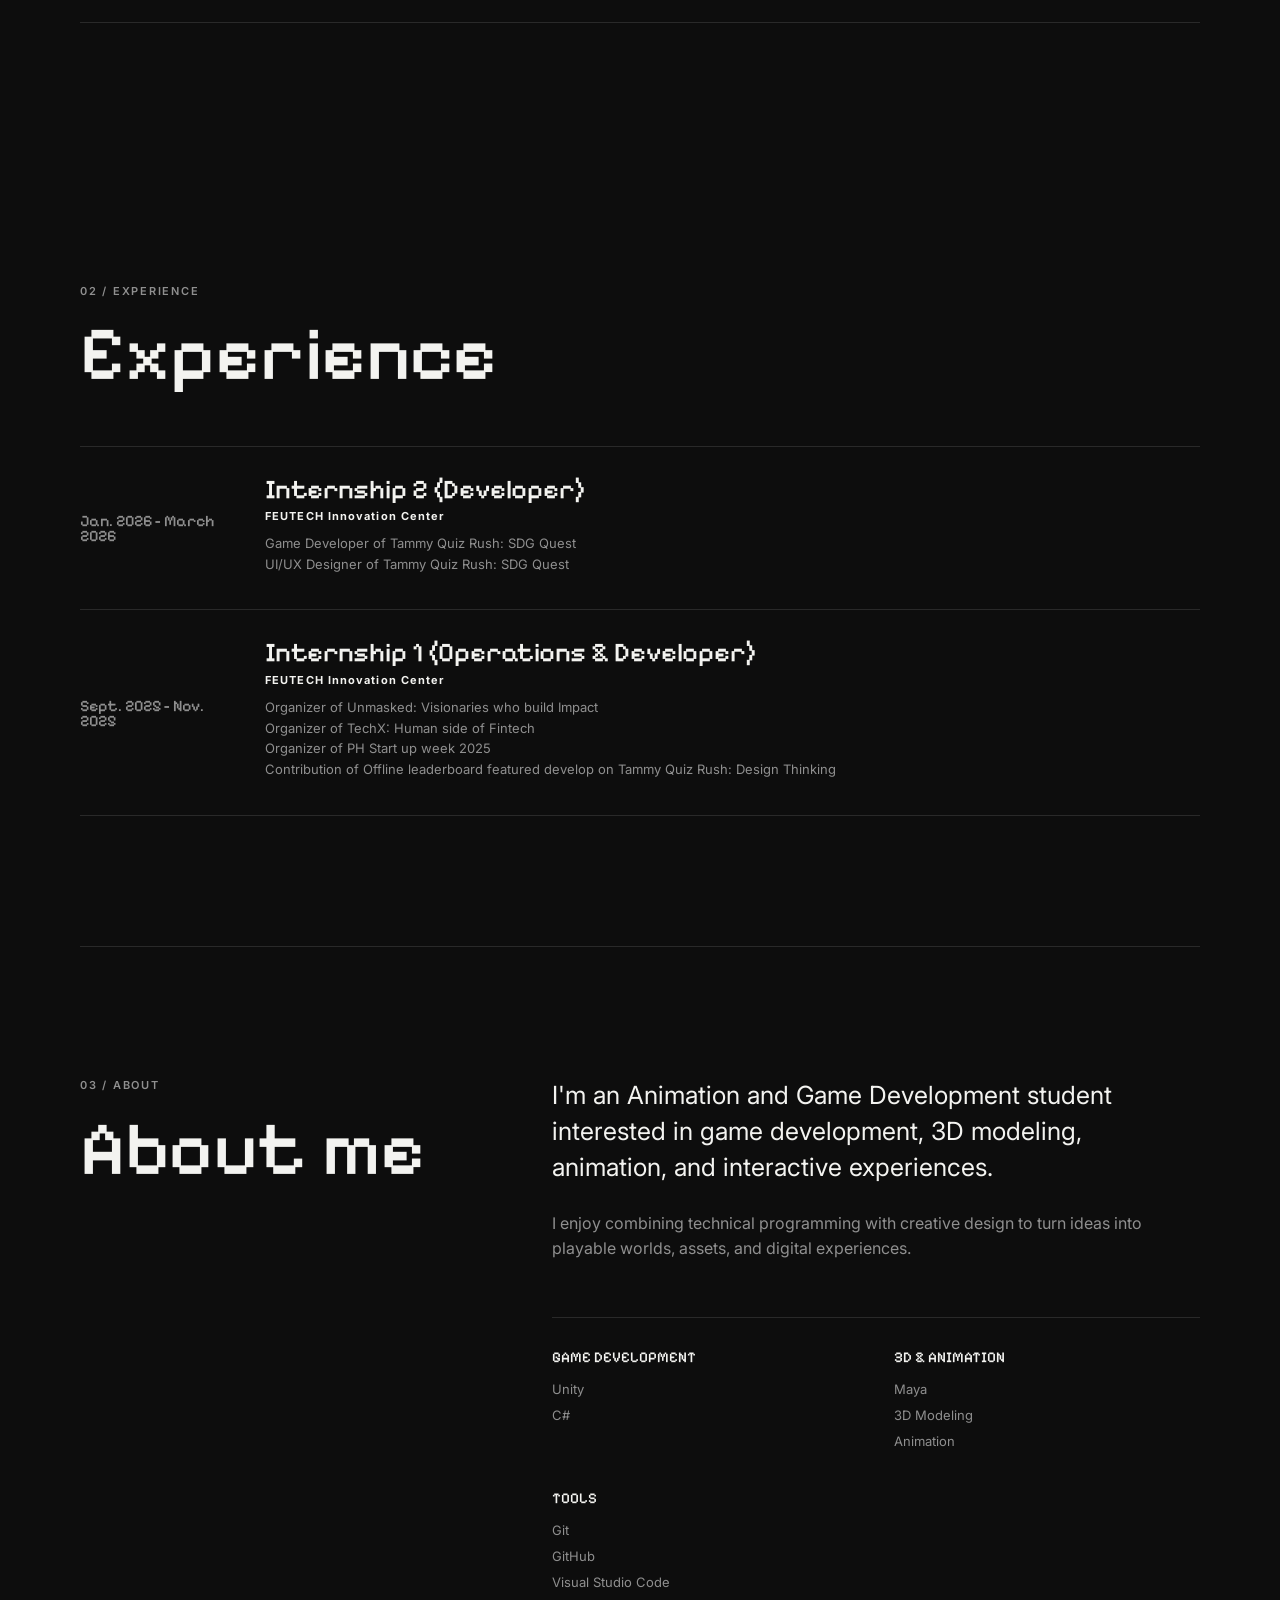
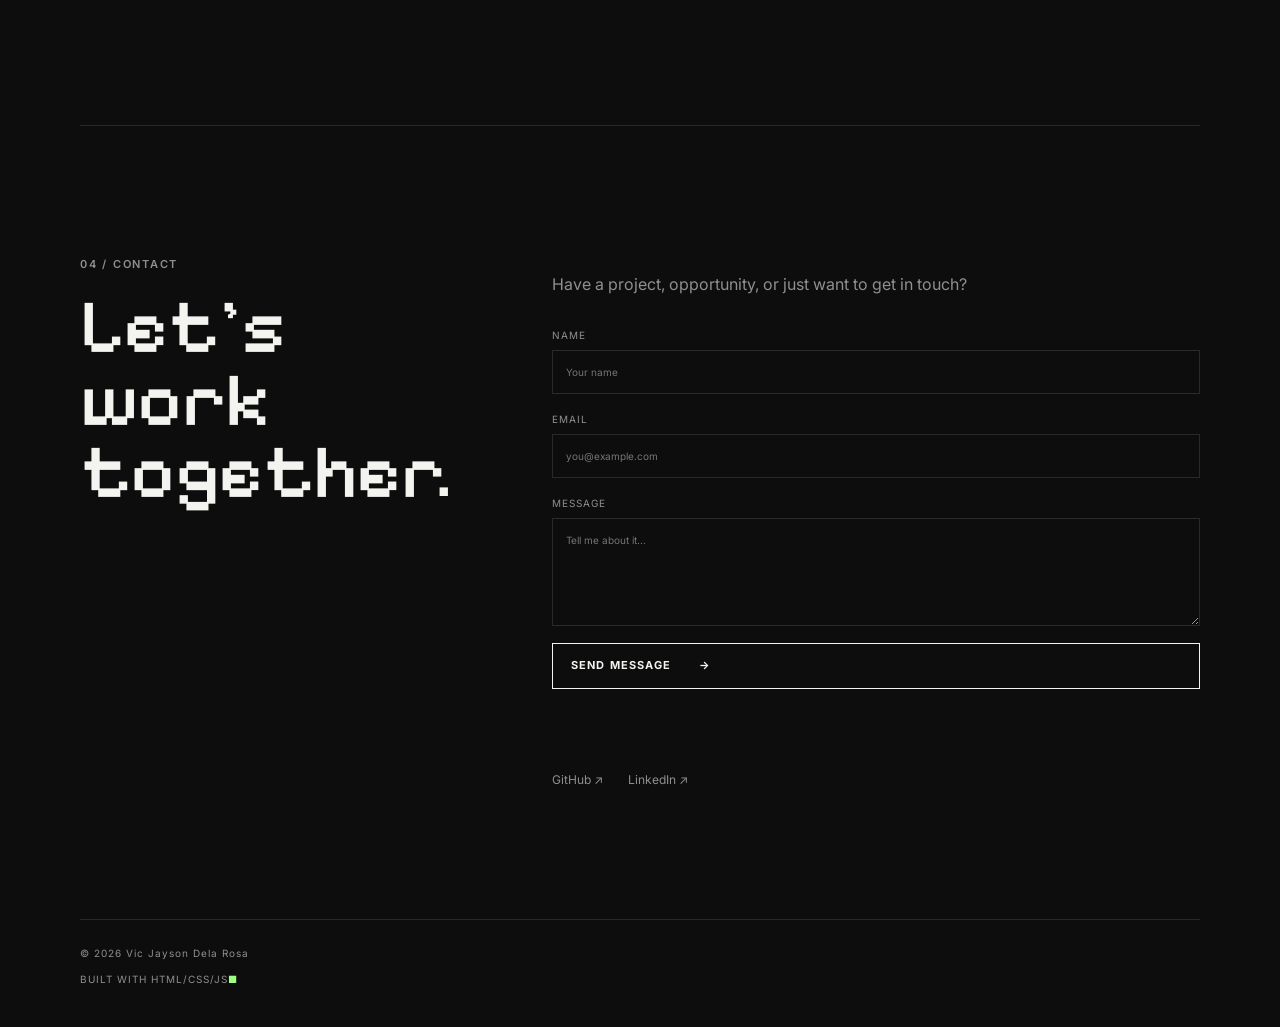
==== commit c210e7a6: "any" ====
--- a/my-portfolio/index.html
+++ b/my-portfolio/index.html
@@ -1,204 +1,39 @@
 <!DOCTYPE html>
 <html lang="en">
-    <head>
-        <meta charset="UTF-8"><meta name="viewport" content="width=device-width, initial-scale=1.0">
-        <title>Jayson Dela Rosa — Animation & Game Developer</title>
-        <link rel="preconnect" href="https://fonts.googleapis.com">
-        <link rel="preconnect" href="https://fonts.gstatic.com" crossorigin>
-        <link href="https://fonts.googleapis.com/css2?family=Inter:wght@400;500;600;700&family=Pixelify+Sans:wght@400;500;600;700&display=swap" rel="stylesheet">
-        <link rel="stylesheet" href="style.css">
-    </head>
+<head>
+<meta charset="UTF-8"><meta name="viewport" content="width=device-width, initial-scale=1.0">
+<title>Vic Jayson Dela Rosa — Animation & Game Developer</title>
+<link rel="preconnect" href="https://fonts.googleapis.com"><link rel="preconnect" href="https://fonts.gstatic.com" crossorigin>
+<link href="https://fonts.googleapis.com/css2?family=Inter:wght@400;500;600;700&family=Pixelify+Sans:wght@400;500;600;700&display=swap" rel="stylesheet">
+<link rel="stylesheet" href="style.css">
+</head>
+<body>
+<header class="header"><a class="logo" href="#home">VIC JAYSON F. DELA ROSA<span>.</span></a><button id="menuBtn">☰</button>
+<nav id="nav"><a href="#work">WORK</a><a href="#experience">EXPERIENCE</a><a href="#about">ABOUT</a><a href="#contact">CONTACT</a></nav></header>
+<main>
+<section class="hero" id="home"><div><p class="eyebrow">ANIMATION & GAME DEVELOPMENT</p><h1>Vic Jayson F.<br>Dela Rosa</h1><p class="intro">I create games, 3D assets, animations, and interactive experiences by combining creative design with programming.</p><a class="btn" href="#work">VIEW WORK <b>→</b></a></div>
+<div class="pixel-visual"><div class="scene" role="img" aria-label="Pixel art landscape with mountains, sun, and character"><div class="sun"></div><div class="mountain a"></div><div class="mountain b"></div><div class="ground"></div><div class="person"><i class="head"></i><i class="body"></i><i class="leg l"></i><i class="leg r"></i></div></div><p>CREATIVE / TECHNICAL</p></div></section>
 
-    <body>
-        <div class="boot-screen" aria-hidden="true">
-            <div class="boot-mark">J</div>
-            <p>LOADING PORTFOLIO</p>
-            <div class="boot-bar"><i></i></div>
-        </div>
-        <div class="scroll-progress" aria-hidden="true"><i></i></div>
-        <div class="ambient" aria-hidden="true">
-            <i></i><i></i><i></i><i></i><i></i><i></i>
-        </div>
-        <header class="header">
-            <a class="logo" href="#home">
-                VIC JAYSON F. DELA ROSA
-                <span>.</span>
-            </a>
-            <button id="menuBtn" type="button">☰</button>
-            <nav id="nav">
-                <a href="#work">WORK</a>
-                <a href="#experience">EXPERIENCE</a>
-                <a href="#about">ABOUT</a>
-                <a href="#contact">CONTACT</a>
-            </nav>
-        </header>
+<section class="section" id="work"><div class="title"><span>01 / SELECTED WORK</span><h2>Projects</h2></div><div class="projects">
+<article><small>01</small><div><h3>Babylon: Fable That Flows Into the Infinite</h3><p>A 3D RPG Exploring Consequences of War</p><em>Unity · C# · Maya</em></div><button class="open" data-id="babylon">↗</button></article>
+<article><small>02</small><div><h3>Tammy Quiz Rush: Design Thinking</h3><p>A 2D Quiz game for Design Thinking Subjects</p><em>Unity · C#</em></div><button class="open" data-id="DesignThinking">↗</button></article>
+<article><small>03</small><div><h3>Tammy Quiz Rush: SGD Quest</h3><p>An 2D Quiz game about Sustainable development goals</p><em>C# · Unity</em></div><button class="open" data-id="SDG">↗</button></article>
+</div></section>
 
-        <main>
-            <section class="hero" id="home">
-                <div>
-                    <span class="player-status"><i></i> AVAILABLE FOR NEW QUESTS</span>
-                    <p class="eyebrow">ANIMATION & GAME DEVELOPMENT</p>
-                    <h1>Vic Jayson F.<br>Dela Rosa</h1>
-                    <p class="intro">I create games, 3D assets, animations, and interactive experiences by combining creative design with programming.</p>
-                    <a class="btn" href="#work">VIEW WORK <b>→</b></a>
-                </div>
-                <div class="pixel-visual">
-                    <div class="scene-hud"><span>PLAYER 01</span><span>HP <i></i></span></div>
-                    <div class="scene">
-                        <div class="sun"></div>
-                        <div class="mountain a"></div>
-                        <div class="mountain b"></div>
-                        <div class="ground"></div>
-                        <div class="person">
-                            <i class="head"></i>
-                            <i class="body"></i>
-                            <i class="leg l"></i>
-                            <i class="leg r"></i>
-                            <i class="arm"><i class="weapon"></i></i>
-                        </div>
-                        <div class="slime"><i></i></div>
-                        <div class="impact">✦</div>
-                        <div class="coin-drop" aria-hidden="true"><i></i><i></i><i></i></div>
-                    </div>
-                    <p>CREATIVE / TECHNICAL</p>
-                    <div class="scroll-cue"><span>SCROLL TO EXPLORE</span><i>↓</i></div>
-                </div>
-            </section>
+<section class="section" id="experience"><div class="title"><span>02 / EXPERIENCE</span><h2>Experience</h2></div><div class="timeline">
+<article><time>Jan. 2026 - March 2026</time><div><h3>Internship 2 (Developer)</h3><strong>FEUTECH Innovation Center</strong><p>Game Developer of Tammy Quiz Rush: SDG Quest<br>UI/UX Designer of  Tammy Quiz Rush: SDG Quest</p></div></article>
+<article><time>Sept. 2025 - Nov. 2025</time><div><h3>Internship 1 (Operations & Developer)</h3><strong>FEUTECH Innovation Center</strong><p>Organizer of Unmasked: Visionaries who build Impact<br>Organizer of TechX: Human side of Fintech<br>Organizer of PH Start up week 2025<br>Contribution of Offline leaderboard featured develop on Tammy Quiz Rush: Design Thinking</p></div></article>
+</div></section>
 
-            <section class="section" id="work">
-                <div class="title">
-                    <span>01 / SELECTED WORK</span>
-                    <h2>Projects</h2>
-                </div>
-                <div class="projects">
-                    <article>
-                        <small>01</small>
-                        <div>
-                            <h3>Babylon: Fable That Flows Into the Infinite </h3>
-                            <p>A 3D RPG Exploring Consiquences of War</p>
-                            <em>Unity · C# · Maya</em>
-                        </div>
-                        <button class="open" data-id="Babylon" type="button">↗</button>
-                    </article>
-                    <article>
-                        <small>02</small>
-                        <div>
-                            <h3>Tammy Quiz Rush: Design Thinking</h3>
-                            <p>A 2D Quiz game for Design Thinking Subjects</p>
-                            <em>Unity · C#</em>
-                        </div>
-                        <button class="open" data-id="modeling" type="button">↗</button>
-                    </article>
-                    <article>
-                        <small>03</small>
-                        <div>
-                            <h3>Tammy Quiz Rush: SGD Quest</h3>
-                            <p>An 2D Quiz game about Sustainable development goals</p>
-                            <em>C# · Unity</em>
-                        </div>
-                        <button class="open" data-id="animation" type="button">↗</button>
-                    </article>
-                </div>
-            </section>
+<section class="section split" id="about"><div class="title"><span>03 / ABOUT</span><h2>About me</h2></div><div><p class="large">I'm an Animation and Game Development student interested in game development, 3D modeling, animation, and interactive experiences.</p><p class="muted">I enjoy combining technical programming with creative design to turn ideas into playable worlds, assets, and digital experiences.</p>
+<div class="skills"><div><h4>GAME DEVELOPMENT</h4><p>Unity<br>C#</p></div><div><h4>3D & ANIMATION</h4><p>Maya<br>3D Modeling<br>Animation</p></div><div><h4>TOOLS</h4><p>Git<br>GitHub<br>Visual Studio Code</p></div></div></div></section>
 
-            <section class="section" id="experience">
-                <div class="title">
-                    <span>02 / EXPERIENCE</span>
-                    <h2>Experience</h2>
-                </div>
-                <div class="timeline">
-                    <article>
-                        <time>Jan. 2026 - March 2026</time>
-                        <div>
-                            <h3>Internship 2 (Developer)</h3>
-                            <strong>FEUTECH Innovation Center</strong>
-                            <p>Game Developer of Tammy Quiz Rush: SDG Quest<br>UI/UX Designer of  Tammy Quiz Rush: SDG Quest</p>
-                        </div>
-                    </article>
-                    <article>
-                        <time>Sept. 2025 - Nov. 2025</time>
-                        <div>
-                            <h3>Internship 1 (Operations & Developer)</h3>
-                            <strong>FEUTECH Innovation Center</strong>
-                            <p>Organizer of Unmasked: Visionaries who build Impact<br>Organizer of TechX: Human side of Fintech<br>Organizer of PH Start up week 2025<br>Contribution of Offline leaderboard featured develop on Tammy Quiz Rush: Design Thinkin</p>
-                        </div>
-                    </article>
-                </div>
-            </section>
+<section class="section split" id="contact"><div class="title"><span>04 / CONTACT</span><h2>Let's work<br>together.</h2></div><div><p class="muted">Have a project, opportunity, or just want to get in touch?</p>
+<form id="contactForm"><label>NAME<input required name="name" placeholder="Your name"></label><label>EMAIL<input required type="email" name="email" placeholder="you@example.com"></label><label>MESSAGE<textarea required name="message" rows="5" placeholder="Tell me about it..."></textarea></label><button class="btn" type="submit">SEND MESSAGE <b>→</b></button><p id="status"></p></form>
+<div class="socials"><a href="https://github.com/Nanashi1215">GitHub ↗</a><a href="https://www.linkedin.com/in/vic-jayson-dela-rosa-59988a388/">LinkedIn ↗</a></div></div></section>
+</main>
+<footer><div><span>© 2026 Vic Jayson Dela Rosa</span><span>BUILT WITH HTML/CSS/JS<b>■</b></span></div></footer>
 
-            <section class="section split" id="about">
-                <div class="title">
-                    <span>03 / ABOUT</span>
-                    <h2>About me</h2>
-                </div>
-                <div>
-                    <p class="large">I'm an Animation and Game Development student interested in game development, 3D modeling, animation, and interactive experiences.</p>
-                    <p class="muted">I enjoy combining technical programming with creative design to turn ideas into playable worlds, assets, and digital experiences.</p>
-                    <div class="skills">
-                        <div>
-                            <h4>GAME DEVELOPMENT</h4>
-                            <p>Unity<br>C#
-                        </div>
-                        <div>
-                            <h4>3D & ANIMATION</h4>
-                            <p>Maya<br>3D Modeling<br>Animation</p>
-                        </div>
-                        <div>
-                            <h4>TOOLS</h4>
-                            <p>Git<br>GitHub<br>Visual Studio Code</p>
-                        </div>
-                    </div>
-                </div>
-            </section>
-
-            <section class="section split" id="contact">
-                <div class="title">
-                    <span>04 / CONTACT</span>
-                    <h2>Let's work<br>together.</h2>
-                </div>
-                <div>
-                    <p class="muted">Have a project, opportunity, or just want to get in touch?</p>
-                    <form id="contactForm">
-                        <label>
-                            NAME
-                            <input required name="name" placeholder="Your name">
-                        </label>
-                        <label>
-                            EMAIL
-                            <input required type="email" name="email" placeholder="you@example.com">
-                        </label>
-                        <label>
-                            MESSAGE
-                            <textarea required name="message" rows="5" placeholder="Tell me about it..."></textarea>
-                        </label>
-                        <button class="btn" type="submit">SEND MESSAGE <b>→</b></button>
-                        <p id="status"></p>
-                    </form>
-                    <div class="socials">
-                        <a href="https://github.com/Nanashi1215">GitHub ↗</a>
-                        <a href="https://www.linkedin.com/in/vic-jayson-dela-rosa-59988a388/">LinkedIn ↗</a>
-                    </div>
-                </div>
-            </section>
-        </main>
-
-        <footer>
-            <span>© 2026 Vic Jayson F. Dela Rosa</span>
-            <span>BUILT WITH HTML/CSS<b>■</b></span>
-        </footer>
-
-        <div class="modal" id="modal" aria-hidden="true">
-            <div class="modalbox" role="dialog" aria-modal="true" aria-labelledby="mtitle">
-                <button id="close" type="button" aria-label="Close project details">×</button>
-                <p class="eyebrow" id="mcat"></p>
-                <h2 id="mtitle"></h2>
-                <p id="mdesc"></p>
-                <strong id="mtools"></strong>
-                <div class="placeholder">PROJECT<br>IMAGE</div>
-                <a href="#">PLAY / DEMO ↗</a>
-                <a href="#">GITHUB ↗</a>
-            </div>
-        </div>
-        <script type="module" src="script.js"></script>
-    </body>
-</html>
+<div class="modal" id="modal"><div class="modalbox"><button id="close" aria-label="Close project popup">×</button><p class="eyebrow" id="mcat"></p><h2 id="mtitle"></h2><p id="mdesc"></p><strong id="mtools"></strong><img class="placeholder" id="projectImage" alt="Project image"><a id="demoLink" href="#">PLAY / DEMO ↗</a> &nbsp;&nbsp; <a id="githubLink" href="#">GITHUB ↗</a></div></div>
+<script type="module" src="script.js"></script>
+</body></html>
--- a/my-portfolio/style.css
+++ b/my-portfolio/style.css
@@ -1,66 +1,562 @@
-:root{--paper:#fff9e8;--ink:#20233d;--muted:#666b86;--purple:#7257e8;--purple-dark:#4e3aac;--green:#68d66b;--yellow:#ffd458;--pink:#ff7da9;--blue:#4eb8ed;--line:#272943;--pixel:"Pixelify Sans",cursive;--sans:"Inter",sans-serif;--shadow:5px 6px 0 var(--line)}
-*{box-sizing:border-box}html{scroll-behavior:smooth;scroll-padding-top:96px}body{margin:0;color:var(--ink);font-family:var(--sans);line-height:1.6;overflow-x:hidden;background-color:var(--paper);background-image:radial-gradient(#dfd8bd 1.2px,transparent 1.2px);background-size:24px 24px}body::before{content:"";position:fixed;inset:0;z-index:-1;pointer-events:none;background:linear-gradient(180deg,rgba(255,255,255,.45),transparent 30%)}::selection{color:#fff;background:var(--purple)}a{color:inherit;text-decoration:none}button,input,textarea{font:inherit}button,a{-webkit-tap-highlight-color:transparent}
-.header{position:sticky;top:14px;z-index:20;width:min(1180px,calc(100% - 32px));min-height:68px;margin:14px auto 0;padding:10px 18px;display:flex;align-items:center;justify-content:space-between;gap:24px;background:rgba(255,249,232,.92);border:3px solid var(--line);border-radius:18px;box-shadow:4px 5px 0 var(--line);backdrop-filter:blur(12px)}.logo{display:flex;align-items:center;gap:10px;font:700 16px var(--pixel);letter-spacing:.02em}.logo::before{content:"J";display:grid;place-items:center;width:34px;height:34px;color:#fff;background:var(--purple);border:2px solid var(--line);border-radius:10px;box-shadow:2px 2px 0 var(--line)}.logo span{color:var(--pink)}nav{display:flex;align-items:center;gap:6px}nav a{padding:8px 12px;font:700 12px var(--pixel);letter-spacing:.08em;border-radius:9px;transition:.2s ease}nav a:hover,nav a.active{color:#fff;background:var(--purple);transform:translateY(-2px)}#menuBtn{display:none;width:40px;height:40px;padding:0;color:var(--ink);background:var(--yellow);border:2px solid var(--line);border-radius:10px;box-shadow:2px 2px 0 var(--line);cursor:pointer}
-.hero,.section{width:min(1120px,calc(100% - 40px));margin-inline:auto}.hero{min-height:calc(100vh - 98px);padding:88px 0 104px;display:grid;grid-template-columns:1.08fr .92fr;align-items:center;gap:clamp(40px,7vw,100px)}.hero>div:first-child{position:relative;z-index:2}.eyebrow,.title>span{display:inline-block;margin:0;padding:7px 11px;color:var(--purple-dark);background:#e8e0ff;border:2px solid currentColor;border-radius:999px;font:700 11px var(--pixel);letter-spacing:.12em}h1,h2,h3,time{font-family:var(--pixel)}h1{margin:22px 0 20px;font-size:clamp(60px,8vw,110px);font-weight:700;line-height:.82;letter-spacing:-.045em;text-shadow:4px 4px 0 #fff,7px 7px 0 var(--purple)}h2{margin:10px 0 0;font-size:clamp(48px,6vw,78px);line-height:.95;letter-spacing:-.035em}h3{margin:0;font-size:clamp(22px,2.3vw,30px);line-height:1.05}.intro{max-width:570px;margin:30px 0;color:var(--muted);font-size:17px;font-weight:500}.btn{display:inline-flex;align-items:center;gap:30px;padding:14px 20px;color:#fff;background:var(--purple);border:3px solid var(--line);border-radius:12px;box-shadow:4px 5px 0 var(--line);font:700 13px var(--pixel);letter-spacing:.08em;cursor:pointer;transition:.15s}.btn:hover{background:var(--purple-dark);transform:translate(2px,2px);box-shadow:2px 3px 0 var(--line)}.btn:active{transform:translate(4px,5px);box-shadow:none}
-.pixel-visual{width:min(460px,100%);justify-self:end;perspective:800px}.scene{position:relative;height:385px;overflow:hidden;background:linear-gradient(#74cdf9 0 64%,#a4e178 64%);border:4px solid var(--line);border-radius:28px 28px 18px 18px;box-shadow:9px 11px 0 var(--line);transition:transform .25s ease;transform-style:preserve-3d}.scene::before,.scene::after{content:"";position:absolute;width:85px;height:28px;background:#fff;border:3px solid var(--line);border-radius:50%;box-shadow:34px 7px 0 -3px #fff,-28px 10px 0 -5px #fff;animation:drift 8s ease-in-out infinite alternate}.scene::before{top:58px;left:52px}.scene::after{top:130px;right:38px;transform:scale(.7);animation-delay:-3s}.sun{position:absolute;top:38px;right:48px;width:66px;height:66px;background:var(--yellow);border:4px solid var(--line);border-radius:50%;box-shadow:0 0 0 9px rgba(255,212,88,.35);animation:bob 3s ease-in-out infinite}.mountain{position:absolute;bottom:70px;width:250px;height:180px;background:#b291df;border:4px solid var(--line);transform:rotate(45deg);border-radius:20px}.mountain.a{left:-42px}.mountain.b{right:-60px;width:285px;height:220px;background:#856bc7}.mountain::after{content:"";position:absolute;inset:0 0 auto auto;width:47%;height:47%;background:#fff9e8;clip-path:polygon(0 0,100% 0,100% 100%,74% 67%,48% 85%,22% 60%,0 78%)}.ground{position:absolute;inset:auto 0 0;height:78px;background:#5bc85f;border-top:4px solid var(--line)}.ground::after{content:"";position:absolute;inset:17px 0 auto;border-top:4px dashed rgba(39,41,67,.35)}.person{position:absolute;z-index:4;left:50%;bottom:69px;width:46px;height:100px;transform:translateX(-50%);animation:hero-idle 1.5s ease-in-out infinite;filter:drop-shadow(6px 6px 0 rgba(32,35,61,.2))}.person i{position:absolute;display:block;border:3px solid var(--line)}.head{top:0;left:8px;width:34px;height:34px;background:#ffc48e;border-radius:50%;box-shadow:inset 0 9px 0 #5b3b30}.head::after{content:"•  •";position:absolute;top:7px;left:6px;font-size:12px;white-space:pre}.body{top:31px;left:4px;width:42px;height:46px;background:var(--purple);border-radius:12px 12px 6px 6px}.leg{bottom:0;width:14px;height:29px;background:var(--yellow);border-radius:0 0 6px 6px}.leg.l{left:7px;transform:rotate(3deg)}.leg.r{right:4px;transform:rotate(-3deg)}.pixel-visual>p{display:flex;justify-content:space-between;margin:18px 4px 0;font:700 12px var(--pixel);letter-spacing:.12em}.pixel-visual>p::before{content:"LV. 01";color:var(--purple)}
-.section{position:relative;padding:120px 0}.section+.section{border-top:3px dashed rgba(39,41,67,.24)}.title{margin-bottom:52px}.projects{display:grid;gap:22px}.projects article{display:grid;grid-template-columns:64px 1fr 54px;gap:22px;align-items:center;min-height:160px;padding:26px;background:var(--paper);border:3px solid var(--line);border-radius:18px;box-shadow:var(--shadow);transition:.2s}.projects article:nth-child(2){background:#eef9ff}.projects article:nth-child(3){background:#fff1f6}.projects article:hover{transform:translate(-3px,-5px) rotate(-.25deg);box-shadow:9px 11px 0 var(--line)}.projects small{display:grid;place-items:center;width:50px;height:50px;color:#fff;background:var(--purple);border:3px solid var(--line);border-radius:50%;font:700 18px var(--pixel)}.projects article:nth-child(2) small{background:var(--blue)}.projects article:nth-child(3) small{background:var(--pink)}.projects p,.timeline p{margin:8px 0;color:var(--muted);font-size:14px}.projects em{color:var(--purple-dark);font-size:11px;font-style:normal;font-weight:800;letter-spacing:.09em}.open{display:grid;place-items:center;width:46px;height:46px;color:var(--ink);background:var(--yellow);border:3px solid var(--line);border-radius:12px;box-shadow:3px 3px 0 var(--line);font-size:24px;cursor:pointer;transition:.16s}.open:hover{color:#fff;background:var(--purple);transform:rotate(8deg) scale(1.08)}
-.timeline{position:relative;display:grid;gap:30px;padding-left:38px}.timeline::before{content:"";position:absolute;left:11px;top:10px;bottom:10px;border-left:4px dashed var(--purple)}.timeline article{position:relative;display:grid;grid-template-columns:190px 1fr;gap:35px;padding:30px;background:#fff;border:3px solid var(--line);border-radius:18px;box-shadow:var(--shadow)}.timeline article::before{content:"★";position:absolute;left:-49px;top:30px;display:grid;place-items:center;width:38px;height:38px;background:var(--yellow);border:3px solid var(--line);border-radius:50%;font-size:17px}.timeline time{color:var(--purple-dark);font-size:18px;font-weight:700}.timeline strong{display:inline-block;margin-top:7px;font-size:11px;letter-spacing:.1em}.split{display:grid;grid-template-columns:33% 1fr;gap:clamp(45px,8vw,100px)}.large{margin-top:0;font-size:clamp(22px,2.5vw,29px);font-weight:700;line-height:1.5}.muted{color:var(--muted)}.skills{display:grid;grid-template-columns:repeat(3,1fr);gap:18px;margin-top:45px}.skills>div{padding:24px;background:#fff;border:3px solid var(--line);border-radius:16px;box-shadow:4px 5px 0 var(--line);transition:transform .2s}.skills>div:hover{transform:translateY(-6px) rotate(1deg)}.skills>div:nth-child(2){background:#fff1f6}.skills>div:nth-child(3){background:#eef9ff}.skills h4{margin:0 0 13px;color:var(--purple-dark);font:700 15px var(--pixel)}.skills p{margin:0;color:var(--muted);font-size:13px;line-height:2}
-form{display:grid;gap:19px;margin-top:30px}label{color:var(--purple-dark);font:700 11px var(--pixel);letter-spacing:.1em}input,textarea{display:block;width:100%;margin-top:8px;padding:14px 16px;color:var(--ink);background:#fff;border:3px solid var(--line);border-radius:12px;outline:0;box-shadow:3px 3px 0 rgba(39,41,67,.25);transition:.18s}input:focus,textarea:focus{border-color:var(--purple);box-shadow:4px 4px 0 var(--purple);transform:translateY(-2px)}textarea{resize:vertical}#status{min-height:20px;margin:0;color:var(--purple-dark);font:700 12px var(--pixel)}.socials{display:flex;flex-wrap:wrap;gap:14px;margin-top:36px}.socials a{padding:8px 13px;background:var(--yellow);border:2px solid var(--line);border-radius:9px;box-shadow:2px 2px 0 var(--line);font:700 12px var(--pixel);transition:.15s}.socials a:hover{color:#fff;background:var(--purple);transform:translateY(-3px)}footer{width:min(1120px,calc(100% - 40px));margin:auto;padding:28px 0 44px;display:flex;justify-content:space-between;gap:20px;border-top:3px solid var(--line);color:var(--muted);font:700 10px var(--pixel);letter-spacing:.1em}footer b{margin-left:8px;color:var(--pink)}
-.modal{display:none;position:fixed;inset:0;z-index:50;padding:30px;place-items:center;background:rgba(32,35,61,.78);backdrop-filter:blur(7px)}.modal.show{display:grid;animation:fade-in .2s ease}.modalbox{position:relative;width:min(720px,100%);max-height:90vh;overflow-y:auto;padding:42px;background:var(--paper);border:4px solid var(--line);border-radius:22px;box-shadow:10px 12px 0 var(--line);animation:pop-in .3s cubic-bezier(.2,.9,.25,1.2)}#close{position:absolute;top:15px;right:15px;display:grid;place-items:center;width:39px;height:39px;color:var(--ink);background:var(--pink);border:3px solid var(--line);border-radius:10px;cursor:pointer}.modalbox h2{margin:16px 50px 20px 0;font-size:clamp(36px,6vw,62px)}.modalbox>p{color:var(--muted)}#mtools{color:var(--purple-dark);font-family:var(--pixel)}.placeholder{height:210px;margin:25px 0;display:grid;place-items:center;color:var(--purple-dark);background:#e8e0ff;border:3px dashed var(--purple);border-radius:15px;text-align:center;font:700 18px var(--pixel)}.modalbox>a{display:inline-block;margin:0 16px 8px 0;font:700 13px var(--pixel)}.modalbox>a:hover{color:var(--purple)}.reveal{opacity:0;transform:translateY(24px)}.reveal.visible{opacity:1;transform:translateY(0);transition:opacity .55s ease,transform .55s ease}:focus-visible{outline:4px solid var(--pink);outline-offset:4px}
-@keyframes drift{to{transform:translateX(22px)}}@keyframes bob{50%{transform:translateY(-8px) rotate(4deg)}}@keyframes hero-idle{50%{transform:translate(-50%,-5px)}}@keyframes fade-in{from{opacity:0}}@keyframes pop-in{from{opacity:0;transform:scale(.88) translateY(20px)}}
-@media(max-width:850px){.header{top:8px;width:calc(100% - 20px);margin-top:8px}.logo{font-size:13px}nav{display:none;position:absolute;top:76px;left:0;right:0;padding:14px;flex-direction:column;align-items:stretch;background:var(--paper);border:3px solid var(--line);border-radius:16px;box-shadow:var(--shadow)}nav.open{display:flex}nav a{text-align:center}#menuBtn{display:grid;place-items:center}.hero{grid-template-columns:1fr;padding:90px 0}.pixel-visual{width:min(520px,100%);justify-self:center}.split{grid-template-columns:1fr;gap:25px}.skills{grid-template-columns:repeat(2,1fr)}}
-@media(max-width:560px){.hero,.section,footer{width:min(100% - 26px,1120px)}.hero{padding:68px 0 80px}h1{font-size:clamp(52px,17vw,78px)}.scene{height:310px}.section{padding:82px 0}.projects article{grid-template-columns:48px 1fr;padding:20px}.projects .open{grid-column:2;justify-self:end}.timeline{padding-left:26px}.timeline article{grid-template-columns:1fr;gap:10px;padding:24px 20px}.timeline article::before{left:-39px;width:30px;height:30px}.skills{grid-template-columns:1fr}.modal{padding:14px}.modalbox{padding:30px 22px}footer{flex-direction:column}}
-@media(prefers-reduced-motion:reduce){*,*::before,*::after{scroll-behavior:auto!important;animation-duration:.01ms!important;animation-iteration-count:1!important;transition-duration:.01ms!important}}
-
-/* Experience layer */
-.boot-screen{position:fixed;inset:0;z-index:100;display:grid;place-content:center;justify-items:center;gap:14px;color:#fff;background:var(--ink);transition:opacity .45s ease,visibility .45s ease}.boot-screen.done{opacity:0;visibility:hidden}.boot-mark{display:grid;place-items:center;width:74px;height:74px;background:var(--purple);border:4px solid #fff;border-radius:20px;box-shadow:7px 7px 0 var(--pink);font:700 44px var(--pixel);animation:boot-bounce .7s ease-in-out infinite alternate}.boot-screen p{margin:8px 0 0;font:700 12px var(--pixel);letter-spacing:.18em}.boot-bar{width:210px;height:13px;padding:2px;border:2px solid #fff;border-radius:99px}.boot-bar i{display:block;width:0;height:100%;background:var(--yellow);border-radius:99px;animation:boot-load .85s cubic-bezier(.6,0,.2,1) forwards}.scroll-progress{position:fixed;top:0;left:0;right:0;z-index:80;height:5px;pointer-events:none}.scroll-progress i{display:block;width:0;height:100%;background:linear-gradient(90deg,var(--pink),var(--yellow),var(--green),var(--blue));box-shadow:0 1px 6px rgba(114,87,232,.45)}.ambient{position:fixed;inset:0;z-index:-1;overflow:hidden;pointer-events:none}.ambient i{position:absolute;width:12px;height:12px;background:var(--yellow);border:2px solid var(--line);transform:rotate(45deg);opacity:.24;animation:float-up 16s linear infinite}.ambient i:nth-child(1){left:7%;top:83%;animation-delay:-2s}.ambient i:nth-child(2){left:21%;top:46%;width:8px;height:8px;animation-delay:-7s}.ambient i:nth-child(3){left:48%;top:92%;background:var(--pink);animation-delay:-12s}.ambient i:nth-child(4){left:69%;top:65%;width:9px;height:9px;background:var(--blue);animation-delay:-5s}.ambient i:nth-child(5){left:87%;top:88%;animation-delay:-9s}.ambient i:nth-child(6){left:94%;top:32%;width:7px;height:7px;background:var(--green);animation-delay:-14s}
-.player-status{display:flex;align-items:center;gap:8px;width:max-content;margin-bottom:14px;color:var(--purple-dark);font:700 10px var(--pixel);letter-spacing:.12em}.player-status i{width:9px;height:9px;background:var(--green);border:2px solid var(--line);border-radius:50%;box-shadow:0 0 0 4px rgba(104,214,107,.2);animation:status-pulse 1.8s ease-out infinite}.scene-hud{display:flex;justify-content:space-between;align-items:center;margin:0 7px 10px;font:700 10px var(--pixel);letter-spacing:.1em}.scene-hud span:last-child{display:flex;align-items:center;gap:7px}.scene-hud span:last-child i{display:block;width:76px;height:9px;padding:1px;background:linear-gradient(90deg,var(--pink) 78%,#ddd 78%);border:2px solid var(--line);border-radius:99px}.scroll-cue{display:flex;align-items:center;justify-content:flex-end;gap:9px;margin-top:24px;color:var(--muted);font:700 9px var(--pixel);letter-spacing:.13em}.scroll-cue i{display:grid;place-items:center;width:26px;height:34px;color:var(--ink);background:#fff;border:2px solid var(--line);border-radius:99px;font-style:normal;animation:scroll-tick 1.4s ease-in-out infinite}
-.section::before{position:absolute;right:0;top:73px;color:rgba(78,58,172,.07);font:700 clamp(64px,11vw,150px) var(--pixel);line-height:1;pointer-events:none}.section#work::before{content:"LEVEL 01"}.section#experience::before{content:"LEVEL 02"}.section#about::before{content:"LEVEL 03"}.section#contact::before{content:"FINAL"}.title{position:relative;z-index:1}.projects article::after{content:"QUEST";position:absolute;top:-13px;right:22px;padding:3px 10px;color:#fff;background:var(--purple);border:2px solid var(--line);border-radius:7px;font:700 9px var(--pixel);letter-spacing:.1em;transform:rotate(2deg)}.projects article:nth-child(2)::after{background:var(--blue)}.projects article:nth-child(3)::after{background:var(--pink)}.projects article{isolation:isolate;overflow:visible}.projects article .card-glow{position:absolute;inset:0;z-index:-1;pointer-events:none;border-radius:15px;background:radial-gradient(260px circle at var(--mx,50%) var(--my,50%),rgba(255,212,88,.32),transparent 68%)}
-.skills>div::before{display:block;margin-bottom:12px;font:700 22px var(--pixel)}.skills>div:nth-child(1)::before{content:"⚔"}.skills>div:nth-child(2)::before{content:"◆"}.skills>div:nth-child(3)::before{content:"⌘"}.timeline article{transition:transform .2s ease,box-shadow .2s ease}.timeline article:hover{transform:translateX(7px);box-shadow:8px 9px 0 var(--line)}
-@keyframes boot-bounce{to{transform:translateY(-7px) rotate(3deg)}}@keyframes boot-load{to{width:100%}}@keyframes float-up{to{transform:translateY(-115vh) rotate(405deg)}}@keyframes status-pulse{70%{box-shadow:0 0 0 8px rgba(104,214,107,0)}}@keyframes scroll-tick{50%{transform:translateY(5px)}}
-@media(max-width:850px){.section::before{top:55px}.scene-hud{margin-top:10px}}
-@media(max-width:560px){.player-status{font-size:9px}.section::before{font-size:60px;top:38px}.scroll-cue{display:none}.projects article::after{right:14px}.boot-screen{display:none}}
-@media(prefers-reduced-motion:reduce){.boot-screen{display:none}.ambient{display:none}}
-.projects article{position:relative}
-
-/* Layered game-world background */
-body{background-color:#fff8e6;background-image:linear-gradient(rgba(114,87,232,.035) 1px,transparent 1px),linear-gradient(90deg,rgba(114,87,232,.035) 1px,transparent 1px),radial-gradient(circle at 9% 7%,rgba(78,184,237,.25) 0 8%,transparent 21%),radial-gradient(circle at 93% 22%,rgba(255,125,169,.18) 0 7%,transparent 19%),radial-gradient(circle at 12% 64%,rgba(104,214,107,.15) 0 8%,transparent 22%),radial-gradient(circle at 90% 88%,rgba(255,212,88,.23) 0 9%,transparent 24%);background-size:48px 48px,48px 48px,auto,auto,auto,auto;background-attachment:fixed}
-body::before{background:linear-gradient(180deg,rgba(255,255,255,.36),transparent 18%,rgba(255,255,255,.25) 78%,transparent),radial-gradient(ellipse at 50% 0,rgba(255,255,255,.9),transparent 48%)}
-.hero::before{content:"";position:absolute;z-index:-2;left:50%;top:0;width:100vw;height:100%;transform:translateX(-50%);background:linear-gradient(180deg,rgba(141,217,255,.22),rgba(255,249,232,0) 82%);clip-path:polygon(0 0,100% 0,100% 82%,92% 79%,84% 85%,73% 80%,62% 88%,50% 81%,38% 89%,25% 82%,14% 87%,0 81%)}.hero{position:relative}.hero::after{content:"";position:absolute;z-index:-1;left:-7vw;top:12%;width:clamp(180px,25vw,360px);height:clamp(180px,25vw,360px);border:3px dashed rgba(78,58,172,.12);border-radius:48% 52% 61% 39%/42% 38% 62% 58%;animation:world-orbit 24s linear infinite;box-shadow:inset 0 0 0 22px rgba(255,255,255,.12),0 0 0 38px rgba(114,87,232,.025)}
-.section{isolation:isolate}.section::after{content:"";position:absolute;z-index:-2;left:50%;top:0;width:100vw;height:100%;transform:translateX(-50%);pointer-events:none}.section#work::after{background:linear-gradient(110deg,rgba(114,87,232,.075),transparent 42%),radial-gradient(circle at 86% 50%,rgba(78,184,237,.14),transparent 23%)}.section#experience::after{background:radial-gradient(circle at 10% 38%,rgba(255,212,88,.18),transparent 22%),linear-gradient(180deg,rgba(255,255,255,.3),transparent)}.section#about::after{background:radial-gradient(circle at 88% 25%,rgba(255,125,169,.15),transparent 24%),linear-gradient(120deg,rgba(104,214,107,.08),transparent 50%)}.section#contact::after{background:radial-gradient(ellipse at 50% 100%,rgba(114,87,232,.18),transparent 52%),linear-gradient(180deg,transparent,rgba(255,212,88,.07))}
-.section#work .projects::before,.section#about .skills::after{content:"";position:absolute;z-index:-1;width:150px;height:150px;opacity:.13;background:repeating-linear-gradient(45deg,var(--purple) 0 3px,transparent 3px 15px);border-radius:50%;pointer-events:none}.section#work .projects{position:relative}.section#work .projects::before{right:-90px;top:-70px}.section#about .skills{position:relative}.section#about .skills::after{left:-85px;bottom:-60px;background:repeating-linear-gradient(-45deg,var(--pink) 0 3px,transparent 3px 15px)}
-.ambient i{opacity:.34;box-shadow:0 0 16px rgba(255,212,88,.42)}.ambient::before,.ambient::after{content:"";position:absolute;width:240px;height:90px;background:rgba(255,255,255,.26);border:2px solid rgba(39,41,67,.08);border-radius:50%;box-shadow:75px 18px 0 -10px rgba(255,255,255,.26),-70px 20px 0 -16px rgba(255,255,255,.26);animation:cloud-drift 32s linear infinite}.ambient::before{top:18%;left:-280px}.ambient::after{top:72%;left:-400px;transform:scale(.7);animation-duration:45s;animation-delay:-17s}
-@keyframes world-orbit{to{transform:rotate(360deg)}}@keyframes cloud-drift{to{transform:translateX(calc(100vw + 650px))}}
-@media(max-width:850px){body{background-attachment:scroll}.hero::after{left:-18vw}.section#work .projects::before{right:-25px}.ambient::before,.ambient::after{opacity:.55}}
-@media(max-width:560px){.hero::after{opacity:.55}.section::after{opacity:.75}.section#work .projects::before,.section#about .skills::after{display:none}}
-
-/* Hero battle interaction */
-.weapon{z-index:-1;top:40px;right:-25px;width:8px;height:62px;background:#eef7ff!important;border-radius:5px 5px 2px 2px!important;opacity:0;transform:rotate(-48deg) scaleY(.2);transform-origin:50% 100%;box-shadow:inset 0 0 0 2px #9bdcff,0 0 0 1px var(--line);transition:opacity .12s ease}.weapon::before{content:"";position:absolute;left:-9px;bottom:-7px;width:22px;height:8px;background:var(--yellow);border:3px solid var(--line);border-radius:4px}.weapon::after{content:"";position:absolute;left:-1px;bottom:-25px;width:5px;height:20px;background:#7b4d35;border:2px solid var(--line);border-radius:0 0 5px 5px}
-.slime{position:absolute;z-index:5;right:18%;bottom:71px;width:74px;height:57px;background:#62d8a0;border:4px solid var(--line);border-radius:52% 52% 28% 28%/65% 65% 34% 34%;opacity:0;transform:translateX(70px) scale(.35);filter:drop-shadow(6px 6px 0 rgba(32,35,61,.2));transition:opacity .2s ease,transform .35s cubic-bezier(.2,.9,.3,1.25)}.slime::before{content:"•   •";position:absolute;left:16px;top:10px;color:var(--line);font:700 17px var(--pixel);white-space:pre}.slime::after{content:"";position:absolute;left:27px;top:35px;width:16px;height:5px;border-bottom:3px solid var(--line);border-radius:50%}.slime i{position:absolute;left:6px;bottom:-9px;width:20px;height:14px;background:#62d8a0;border:4px solid var(--line);border-radius:50%;box-shadow:42px 0 0 -4px #62d8a0,42px 0 0 0 var(--line)}
-.impact{position:absolute;z-index:8;right:35%;bottom:138px;color:#fff;background:var(--pink);border:3px solid var(--line);border-radius:50%;width:39px;height:39px;display:grid;place-items:center;font:700 23px var(--pixel);opacity:0;transform:scale(0) rotate(-30deg);filter:drop-shadow(3px 3px 0 var(--line))}
-.scene:hover .person{animation:none;transform:translateX(-115%) rotate(-5deg)}.scene:hover .weapon{opacity:1;animation:sword-strike 1.05s ease-in-out infinite}.scene:hover .slime{opacity:1;transform:translateX(0) scale(1);animation:slime-hit 1.05s .3s ease-in-out infinite}.scene:hover .impact{animation:impact-pop 1.05s .3s ease-out infinite}.scene:hover .sun{animation:sun-alert .55s ease-in-out infinite alternate}.scene:hover::before,.scene:hover::after{animation-duration:2s}
-@keyframes sword-strike{0%,20%{transform:rotate(-65deg) scaleY(1)}48%,62%{transform:rotate(48deg) scaleY(1)}82%,100%{transform:rotate(-65deg) scaleY(1)}}@keyframes slime-hit{0%,42%,100%{transform:translateX(0) scale(1,1)}55%{transform:translateX(13px) scale(1.18,.72) rotate(7deg)}70%{transform:translateX(5px) scale(.9,1.08)}}@keyframes impact-pop{0%,43%,75%,100%{opacity:0;transform:scale(0) rotate(-30deg)}50%{opacity:1;transform:scale(1.2) rotate(12deg)}65%{opacity:1;transform:scale(.8) rotate(25deg)}}@keyframes sun-alert{to{transform:scale(1.08) rotate(6deg)}}
-@media(hover:none){.scene:active .person{animation:none;transform:translateX(-115%) rotate(-5deg)}.scene:active .weapon{opacity:1;transform:rotate(30deg) scaleY(1)}.scene:active .slime{opacity:1;transform:translateX(0) scale(1)}}
-@media(prefers-reduced-motion:reduce){.scene:hover .weapon{opacity:1;transform:rotate(30deg) scaleY(1)}.scene:hover .slime{opacity:1;transform:translateX(0) scale(1)}.scene:hover .impact{opacity:1;transform:scale(1)}}
-
-/* Keep the weapon grip attached to the character's hand */
-.person .head{z-index:4}.person .body{z-index:3}.person .body::after{content:"";position:absolute;z-index:5;right:-11px;top:13px;width:14px;height:14px;background:#ffc48e;border:3px solid var(--line);border-radius:50%}.person .weapon{z-index:2;top:-7px;right:-3px;transform-origin:50% 100%}.person .weapon::before{z-index:2}.person .weapon::after{z-index:1}
-
-/* Connected swinging arm and contact-aligned sword */
-.person .body::after{content:none}.person .arm{display:block;z-index:6;left:33px;top:43px;width:32px;height:13px;background:#ffc48e;border:3px solid var(--line);border-radius:8px;transform:rotate(-48deg);transform-origin:4px 50%;filter:drop-shadow(2px 2px 0 rgba(32,35,61,.18))}.person .arm::after{content:"";position:absolute;z-index:5;right:-7px;top:-4px;width:15px;height:15px;background:#ffc48e;border:3px solid var(--line);border-radius:50%}.person .arm .weapon{display:block;z-index:3;left:27px;top:-1px;right:auto;width:106px;height:10px;background:#eef7ff!important;border:3px solid var(--line);border-radius:2px 7px 7px 2px!important;box-shadow:inset 0 0 0 2px #9bdcff;opacity:0;transform:none;transform-origin:0 50%;transition:opacity .12s ease}.person .arm .weapon::before{content:"";position:absolute;z-index:4;left:-8px;top:-7px;width:10px;height:19px;background:var(--yellow);border:3px solid var(--line);border-radius:4px}.person .arm .weapon::after{content:"";position:absolute;z-index:1;left:-19px;top:0;width:14px;height:6px;background:#7b4d35;border:2px solid var(--line);border-radius:5px 0 0 5px}.scene:hover .person{animation:none;transform:translateX(-100%) rotate(-3deg)}.scene:hover .person .arm{animation:connected-swing 1.05s ease-in-out infinite}.scene:hover .person .weapon{opacity:1;animation:none!important}.scene:hover .slime{animation:slime-contact 1.05s ease-in-out infinite}.scene:hover .impact{left:68%;right:auto;bottom:95px;animation:contact-flash 1.05s ease-out infinite}
-@keyframes connected-swing{0%,18%,100%{transform:rotate(-55deg)}45%,58%{transform:rotate(8deg)}76%{transform:rotate(-24deg)}}@keyframes slime-contact{0%,43%,100%{transform:translateX(0) scale(1);filter:drop-shadow(6px 6px 0 rgba(32,35,61,.2))}51%{transform:translateX(18px) scale(1.2,.7) rotate(9deg);filter:drop-shadow(9px 4px 0 rgba(32,35,61,.18))}68%{transform:translateX(7px) scale(.88,1.12) rotate(-4deg)}}@keyframes contact-flash{0%,42%,64%,100%{opacity:0;transform:scale(0) rotate(-30deg)}48%{opacity:1;transform:scale(1.25) rotate(15deg)}58%{opacity:1;transform:scale(.75) rotate(28deg)}}
-@media(hover:none){.scene:active .person{transform:translateX(-100%) rotate(-3deg)}.scene:active .person .arm{transform:rotate(8deg)}.scene:active .person .weapon{opacity:1;transform:none}}
-@media(prefers-reduced-motion:reduce){.scene:hover .person .arm{transform:rotate(8deg)}.scene:hover .person .weapon{opacity:1;transform:none}.scene:hover .impact{left:68%;bottom:95px}}
-
-/* Three-hit encounter, loot drop, and respawn loop */
-.coin-drop{position:absolute;z-index:9;right:20%;bottom:76px;width:90px;height:110px;pointer-events:none}.coin-drop i{position:absolute;left:35px;bottom:0;display:grid;width:25px;height:25px;place-items:center;color:#8b5a00;background:var(--yellow);border:3px solid var(--line);border-radius:50%;box-shadow:inset 0 0 0 3px #ffea8b,3px 3px 0 rgba(32,35,61,.25);font:700 12px var(--pixel);opacity:0}.coin-drop i::after{content:"$"}.coin-drop i:nth-child(2){background:#ffe078}.coin-drop i:nth-child(3){background:#ffc83d}
-.scene:hover .person{animation:hero-encounter 7s linear infinite}.scene:hover .person .arm{animation:triple-swing 7s ease-in-out infinite}.scene:hover .person .weapon{animation:weapon-cycle 7s linear infinite!important}.scene:hover .slime{animation:slime-encounter 7s linear infinite}.scene:hover .impact{animation:triple-impact 7s linear infinite}.scene:hover .coin-drop i:nth-child(1){animation:coin-one 7s linear infinite}.scene:hover .coin-drop i:nth-child(2){animation:coin-two 7s linear infinite}.scene:hover .coin-drop i:nth-child(3){animation:coin-three 7s linear infinite}.scene:hover .leg.l{animation:left-step 7s linear infinite}.scene:hover .leg.r{animation:right-step 7s linear infinite}.scene:hover .ground::after{animation:ground-travel 7s linear infinite}.scene:hover .mountain.a{animation:far-travel-a 7s linear infinite}.scene:hover .mountain.b{animation:far-travel-b 7s linear infinite}
-@keyframes triple-swing{0%,5%,17%,29%,41%,100%{transform:rotate(-55deg)}11%,23%,35%{transform:rotate(8deg)}13%,25%,37%{transform:rotate(13deg)}}
-@keyframes weapon-cycle{0%,40%,82%,100%{opacity:1}43%,79%{opacity:0}}
-@keyframes triple-impact{0%,9%,14%,21%,26%,33%,38%,100%{opacity:0;transform:scale(0) rotate(-25deg)}11%,23%,35%{opacity:1;transform:scale(1.25) rotate(15deg)}12%,24%,36%{opacity:1;transform:scale(.72) rotate(28deg)}}
-@keyframes slime-encounter{0%,9%,14%,21%,26%,33%{opacity:1;transform:translateX(0) scale(1) rotate(0)}11%,23%{opacity:1;transform:translateX(12px) scale(1.16,.76) rotate(7deg)}35%{opacity:1;transform:translateX(18px) scale(1.25,.65) rotate(10deg)}39%{opacity:1;transform:translateX(20px) scale(.75,1.3) rotate(-7deg)}43%{opacity:0;transform:translateX(20px) scale(0) rotate(28deg)}44%,73%{opacity:0;transform:translateX(100px) scale(.25)}82%{opacity:1;transform:translateX(0) scale(1)}100%{opacity:1;transform:translateX(0) scale(1)}}
-@keyframes hero-encounter{0%,43%{left:50%;transform:translateX(-100%) rotate(-3deg)}48%{left:50%;transform:translateX(-100%) rotate(0)}70%{left:59%;transform:translateX(-100%) rotate(0)}82%,100%{left:53%;transform:translateX(-100%) rotate(-3deg)}}
-@keyframes left-step{0%,44%,72%,100%{transform:rotate(3deg)}49%,59%,69%{transform:rotate(24deg);transform-origin:top}54%,64%{transform:rotate(-22deg);transform-origin:top}}@keyframes right-step{0%,44%,72%,100%{transform:rotate(-3deg)}49%,59%,69%{transform:rotate(-24deg);transform-origin:top}54%,64%{transform:rotate(22deg);transform-origin:top}}
-@keyframes coin-one{0%,39%{opacity:0;transform:translate(0,0) rotateY(0)}42%{opacity:1;transform:translate(-25px,-70px) rotateY(180deg)}53%{opacity:1;transform:translate(-34px,-5px) rotateY(720deg)}63%{opacity:1;transform:translate(-34px,0) rotateY(900deg)}69%,100%{opacity:0;transform:translate(-34px,4px)}}@keyframes coin-two{0%,40%{opacity:0;transform:translate(0,0) rotateY(0)}44%{opacity:1;transform:translate(4px,-92px) rotateY(180deg)}55%{opacity:1;transform:translate(8px,-4px) rotateY(720deg)}64%{opacity:1;transform:translate(8px,0) rotateY(900deg)}70%,100%{opacity:0;transform:translate(8px,4px)}}@keyframes coin-three{0%,41%{opacity:0;transform:translate(0,0) rotateY(0)}45%{opacity:1;transform:translate(35px,-65px) rotateY(180deg)}54%{opacity:1;transform:translate(43px,-3px) rotateY(720deg)}65%{opacity:1;transform:translate(43px,0) rotateY(900deg)}71%,100%{opacity:0;transform:translate(43px,4px)}}
-.scene:hover .ground::after{left:-80px;right:-80px}.scene:hover .mountain{will-change:transform}@keyframes ground-travel{0%,44%{transform:translateX(0)}72%{transform:translateX(-80px)}100%{transform:translateX(-80px)}}@keyframes far-travel-a{0%,44%{transform:translateX(0) rotate(45deg)}72%,100%{transform:translateX(-42px) rotate(45deg)}}@keyframes far-travel-b{0%,44%{transform:translateX(0) rotate(45deg)}72%,100%{transform:translateX(-24px) rotate(45deg)}}
-@media(prefers-reduced-motion:reduce){.scene:hover .person,.scene:hover .person .arm,.scene:hover .person .weapon,.scene:hover .slime,.scene:hover .impact,.scene:hover .coin-drop i,.scene:hover .leg,.scene:hover .ground::after,.scene:hover .mountain{animation:none!important}.scene:hover .coin-drop i{opacity:0}}
+footer > div:first-child {
+  display: flex;
+  flex-direction: column;
+  gap: 10px;
+}
+:root {
+  --bg: #0d0d0d;
+  --surface: #151515;
+  --text: #f3f3f0;
+  --muted: #8f8f8f;
+  --line: #292929;
+  --accent: #9aff83;
+  --pixel: "Pixelify Sans", sans-serif;
+  --sans: "Inter", sans-serif;
+}
+* {
+  box-sizing: border-box;
+}
+html {
+  scroll-behavior: smooth;
+}
+body {
+  margin: 0;
+  background: var(--bg);
+  color: var(--text);
+  font-family: var(--sans);
+  line-height: 1.6;
+}
+a {
+  color: inherit;
+  text-decoration: none;
+}
+button,
+input,
+textarea {
+  font: inherit;
+}
+.header {
+  height: 76px;
+  position: sticky;
+  top: 0;
+  z-index: 10;
+  display: flex;
+  align-items: center;
+  justify-content: space-between;
+  padding: 0 6vw;
+  background: #0d0deef2;
+  backdrop-filter: blur(10px);
+  border-bottom: 1px solid var(--line);
+}
+.logo {
+  font: 600 16px var(--pixel);
+}
+.logo span,
+footer b {
+  color: var(--accent);
+}
+nav {
+  display: flex;
+  gap: 30px;
+}
+nav a {
+  font-size: 11px;
+  font-weight: 700;
+  letter-spacing: 0.13em;
+  color: var(--muted);
+}
+nav a:hover {
+  color: var(--text);
+}
+#menuBtn {
+  display: none;
+  background: none;
+  border: 0;
+  color: var(--text);
+  font-size: 20px;
+}
+.hero,
+.section {
+  width: min(1120px, 88vw);
+  margin: auto;
+}
+.hero {
+  min-height: calc(100vh - 76px);
+  display: grid;
+  grid-template-columns: 1fr 1fr;
+  align-items: center;
+  gap: 70px;
+  padding: 70px 0;
+}
+.eyebrow,
+.title > span {
+  font-size: 11px;
+  font-weight: 600;
+  letter-spacing: 0.16em;
+  color: var(--muted);
+}
+h1,
+h2,
+h3,
+time {
+  font-family: var(--pixel);
+  font-weight: 500;
+  line-height: 0.95;
+}
+h1 {
+  font-size: clamp(64px, 9vw, 118px);
+  letter-spacing: -0.05em;
+  margin: 20px 0;
+}
+h2 {
+  font-size: clamp(48px, 6vw, 76px);
+  margin: 0;
+}
+h3 {
+  font-size: 27px;
+  margin: 0;
+}
+.intro {
+  max-width: 520px;
+  color: var(--muted);
+  margin: 28px 0;
+}
+.btn {
+  display: inline-flex;
+  gap: 28px;
+  padding: 13px 18px;
+  border: 1px solid var(--text);
+  background: transparent;
+  color: var(--text);
+  font-size: 11px;
+  font-weight: 700;
+  letter-spacing: 0.1em;
+  cursor: pointer;
+}
+.btn:hover {
+  background: var(--text);
+  color: var(--bg);
+}
+.pixel-visual {
+  width: min(430px, 100%);
+  justify-self: end;
+  color: var(--muted);
+}
+.scene {
+  height: 340px;
+  background: #111;
+  border: 1px solid var(--line);
+  position: relative;
+  overflow: hidden;
+}
+.sun {
+  position: absolute;
+  width: 52px;
+  height: 52px;
+  right: 18%;
+  top: 17%;
+  background: var(--accent);
+  box-shadow: 8px 0 var(--accent), 0 8px var(--accent), 8px 8px var(--accent);
+}
+.mountain {
+  position: absolute;
+  bottom: 55px;
+  width: 0;
+  height: 0;
+  border-left: 130px solid transparent;
+  border-right: 130px solid transparent;
+  border-bottom: 150px solid #202020;
+}
+.mountain.a {
+  left: 5%;
+}
+.mountain.b {
+  right: -5%;
+  border-bottom-color: #191919;
+}
+.ground {
+  position: absolute;
+  bottom: 0;
+  left: 0;
+  right: 0;
+  height: 56px;
+  background: #181818;
+  border-top: 1px solid var(--line);
+}
+.person {
+  position: absolute;
+  left: 50%;
+  bottom: 56px;
+  width: 28px;
+  height: 72px;
+  transform: translateX(-50%);
+}
+.person i {
+  display: block;
+}
+.head {
+  width: 24px;
+  height: 24px;
+  margin: auto;
+  background: var(--text);
+}
+.body {
+  width: 20px;
+  height: 28px;
+  margin: auto;
+  background: var(--accent);
+}
+.leg {
+  position: absolute !important;
+  bottom: 0;
+  width: 8px;
+  height: 20px;
+  background: var(--text);
+}
+.leg.l {
+  left: 4px;
+}
+.leg.r {
+  right: 4px;
+}
+.sun {
+  position: absolute;
+  width: 52px;
+  height: 52px;
+  right: 18%;
+  top: 17%;
+  background: var(--accent);
+  box-shadow:
+    8px 0 var(--accent),
+    0 8px var(--accent),
+    8px 8px var(--accent);
+}
+.mountain {
+  position: absolute;
+  bottom: 55px;
+  width: 0;
+  height: 0;
+  border-left: 130px solid transparent;
+  border-right: 130px solid transparent;
+  border-bottom: 150px solid #202020;
+}
+.mountain.a {
+  left: 5%;
+}
+.mountain.b {
+  right: -5%;
+  border-bottom-color: #191919;
+}
+.ground {
+  position: absolute;
+  bottom: 0;
+  left: 0;
+  right: 0;
+  height: 56px;
+  background: #181818;
+  border-top: 1px solid #292929;
+}
+.person {
+  position: absolute;
+  left: 50%;
+  bottom: 56px;
+  width: 28px;
+  height: 72px;
+  transform: translateX(-50%);
+}
+.person i {
+  display: block;
+}
+.head {
+  width: 24px;
+  height: 24px;
+  margin: auto;
+  background: var(--text);
+}
+.body {
+  width: 20px;
+  height: 28px;
+  margin: auto;
+  background: var(--accent);
+}
+.leg {
+  position: absolute !important;
+  bottom: 0;
+  width: 8px;
+  height: 20px;
+  background: var(--text);
+}
+.leg.l {
+  left: 4px;
+}
+.leg.r {
+  right: 4px;
+}
+.pixel-visual > p {
+  font: 11px var(--pixel);
+}
+.section {
+  padding: 130px 0;
+}
+.title {
+  margin-bottom: 55px;
+}
+.title > span {
+  display: block;
+  margin-bottom: 18px;
+}
+.projects,
+.timeline {
+  border-top: 1px solid var(--line);
+}
+.project {
+}
+.projects article,
+.timeline article {
+  display: grid;
+  grid-template-columns: 65px 1fr 35px;
+  gap: 25px;
+  align-items: center;
+  padding: 30px 0;
+  border-bottom: 1px solid var(--line);
+}
+.projects article:hover {
+  padding-left: 12px;
+}
+.projects small {
+  font: 16px var(--pixel);
+  color: var(--muted);
+}
+.projects p,
+.timeline p {
+  margin: 5px 0;
+  color: var(--muted);
+  font-size: 13px;
+}
+.projects em {
+  font-style: normal;
+  color: #666;
+  font-size: 11px;
+}
+.open {
+  border: 0;
+  background: none;
+  color: var(--muted);
+  font-size: 24px;
+  cursor: pointer;
+}
+.open:hover {
+  color: var(--accent);
+}
+.timeline article {
+  grid-template-columns: 160px 1fr;
+}
+.timeline time {
+  color: var(--muted);
+}
+.timeline strong {
+  font-size: 11px;
+  letter-spacing: 0.1em;
+}
+.split {
+  display: grid;
+  grid-template-columns: 35% 1fr;
+  gap: 80px;
+  border-top: 1px solid var(--line);
+}
+.large {
+  font-size: 25px;
+  line-height: 1.45;
+  margin-top: 0;
+}
+.muted {
+  color: var(--muted);
+}
+.skills {
+  display: grid;
+  grid-template-columns: 1fr 1fr;
+  gap: 35px;
+  margin-top: 55px;
+  border-top: 1px solid var(--line);
+  padding-top: 30px;
+}
+.skills h4 {
+  font: 500 15px var(--pixel);
+  margin: 0 0 10px;
+}
+.skills p {
+  color: var(--muted);
+  font-size: 13px;
+  line-height: 2;
+  margin: 0;
+}
+form {
+  display: grid;
+  gap: 17px;
+  margin-top: 30px;
+}
+label {
+  font-size: 10px;
+  color: var(--muted);
+  letter-spacing: 0.1em;
+}
+input,
+textarea {
+  display: block;
+  width: 100%;
+  margin-top: 7px;
+  padding: 13px;
+  background: transparent;
+  color: var(--text);
+  border: 1px solid var(--line);
+  outline: 0;
+}
+input:focus,
+textarea:focus {
+  border-color: var(--text);
+}
+textarea {
+  resize: vertical;
+}
+#status {
+  font-size: 12px;
+  color: var(--accent);
+}
+.socials {
+  display: flex;
+  gap: 25px;
+  margin-top: 40px;
+  color: var(--muted);
+  font-size: 12px;
+}
+.socials a:hover {
+  color: var(--text);
+}
+footer {
+  width: 88vw;
+  max-width: 1120px;
+  margin: auto;
+  padding: 25px 0 40px;
+  border-top: 1px solid var(--line);
+  display: flex;
+  justify-content: space-between;
+  color: var(--muted);
+  font-size: 10px;
+  letter-spacing: 0.1em;
+}
+.modal {
+  display: none;
+  position: fixed;
+  inset: 0;
+  z-index: 30;
+  background: #000d;
+  padding: 30px;
+  place-items: center;
+  overflow-y: auto;
+}
+.modal.show {
+  display: grid;
+}
+.modalbox {
+  position: relative;
+  width: min(900px, 100%);
+  max-height: calc(100vh - 60px);
+  overflow-y: auto;
+  padding: 45px;
+  background: var(--surface);
+  border: 1px solid var(--line);
+}
+#close {
+  position: absolute;
+  right: 18px;
+  top: 10px;
+  background: none;
+  border: 0;
+  color: var(--muted);
+  font-size: 28px;
+  cursor: pointer;
+}
+.modalbox h2 {
+  margin: 8px 0 20px;
+}
+.modalbox > p {
+  color: var(--muted);
+}
+#mtools {
+  font-family: var(--pixel);
+}
+.placeholder {
+  width: 100%;
+  max-height: min(65vh, 720px);
+  min-height: 120px;
+  margin: 25px 0;
+  background: #101010;
+  border: 1px dashed #333;
+  display: block;
+  object-fit: contain;
+  object-position: center;
+}
+.modalbox a:hover {
+  color: var(--accent);
+}
+@media (max-width: 800px) {
+  .header {
+    height: 64px;
+  }
+  nav {
+    display: none;
+    position: absolute;
+    top: 64px;
+    left: 0;
+    right: 0;
+    padding: 20px 6vw;
+    flex-direction: column;
+    background: var(--bg);
+    border-bottom: 1px solid var(--line);
+  }
+  nav.open {
+    display: flex;
+  }
+  #menuBtn {
+    display: block;
+  }
+  .hero {
+    grid-template-columns: 1fr;
+    min-height: auto;
+    padding: 100px 0;
+  }
+  .pixel-visual {
+    justify-self: start;
+  }
+  .section {
+    padding: 90px 0;
+  }
+  .projects article {
+    grid-template-columns: 35px 1fr 25px;
+  }
+  .projects h3 {
+    font-size: 21px;
+  }
+  .timeline article,
+  .split {
+    grid-template-columns: 1fr;
+    gap: 30px;
+  }
+  .skills {
+    grid-template-columns: 1fr;
+  }
+  footer {
+    flex-direction: column;
+    gap: 10px;
+  }
+  .modal {
+    padding: 15px;
+  }
+  .modalbox {
+    max-height: calc(100vh - 30px);
+    padding: 40px 20px 25px;
+  }
+  .placeholder {
+    max-height: 60vh;
+  }
+}
